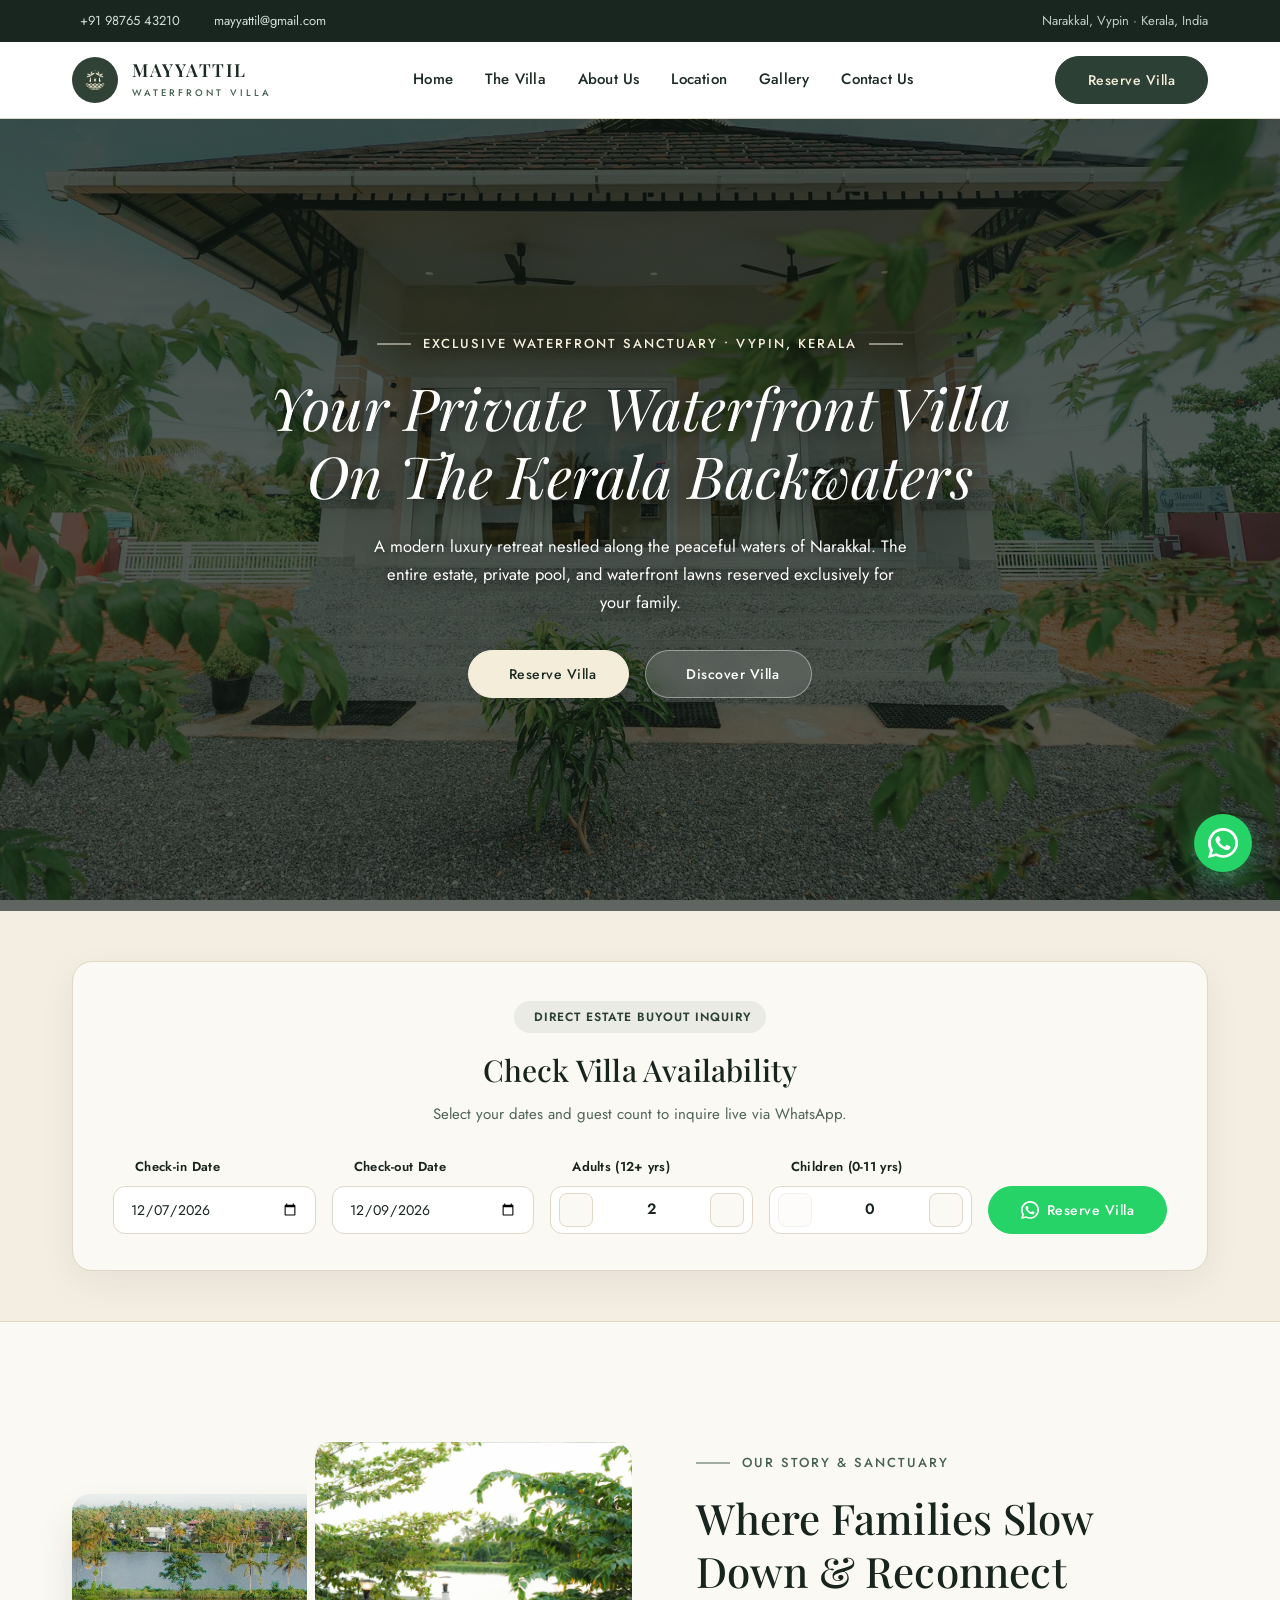
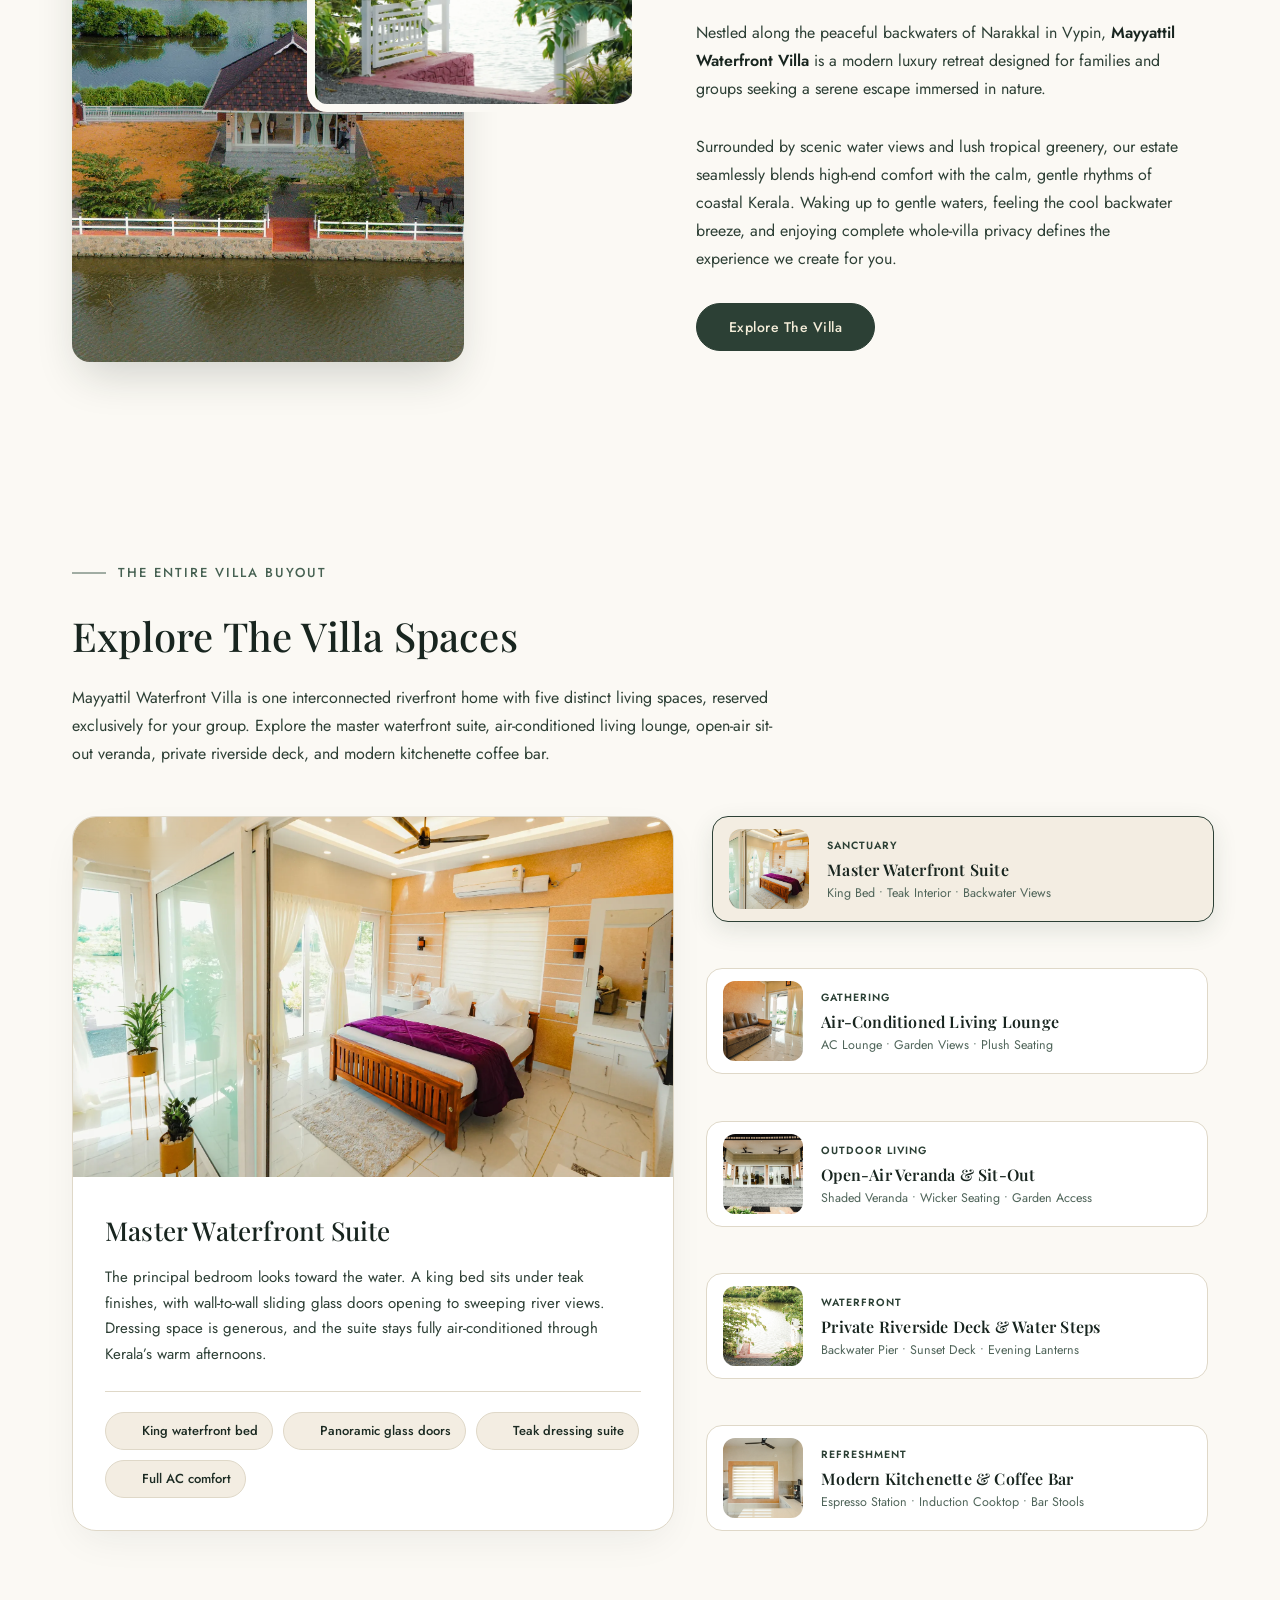
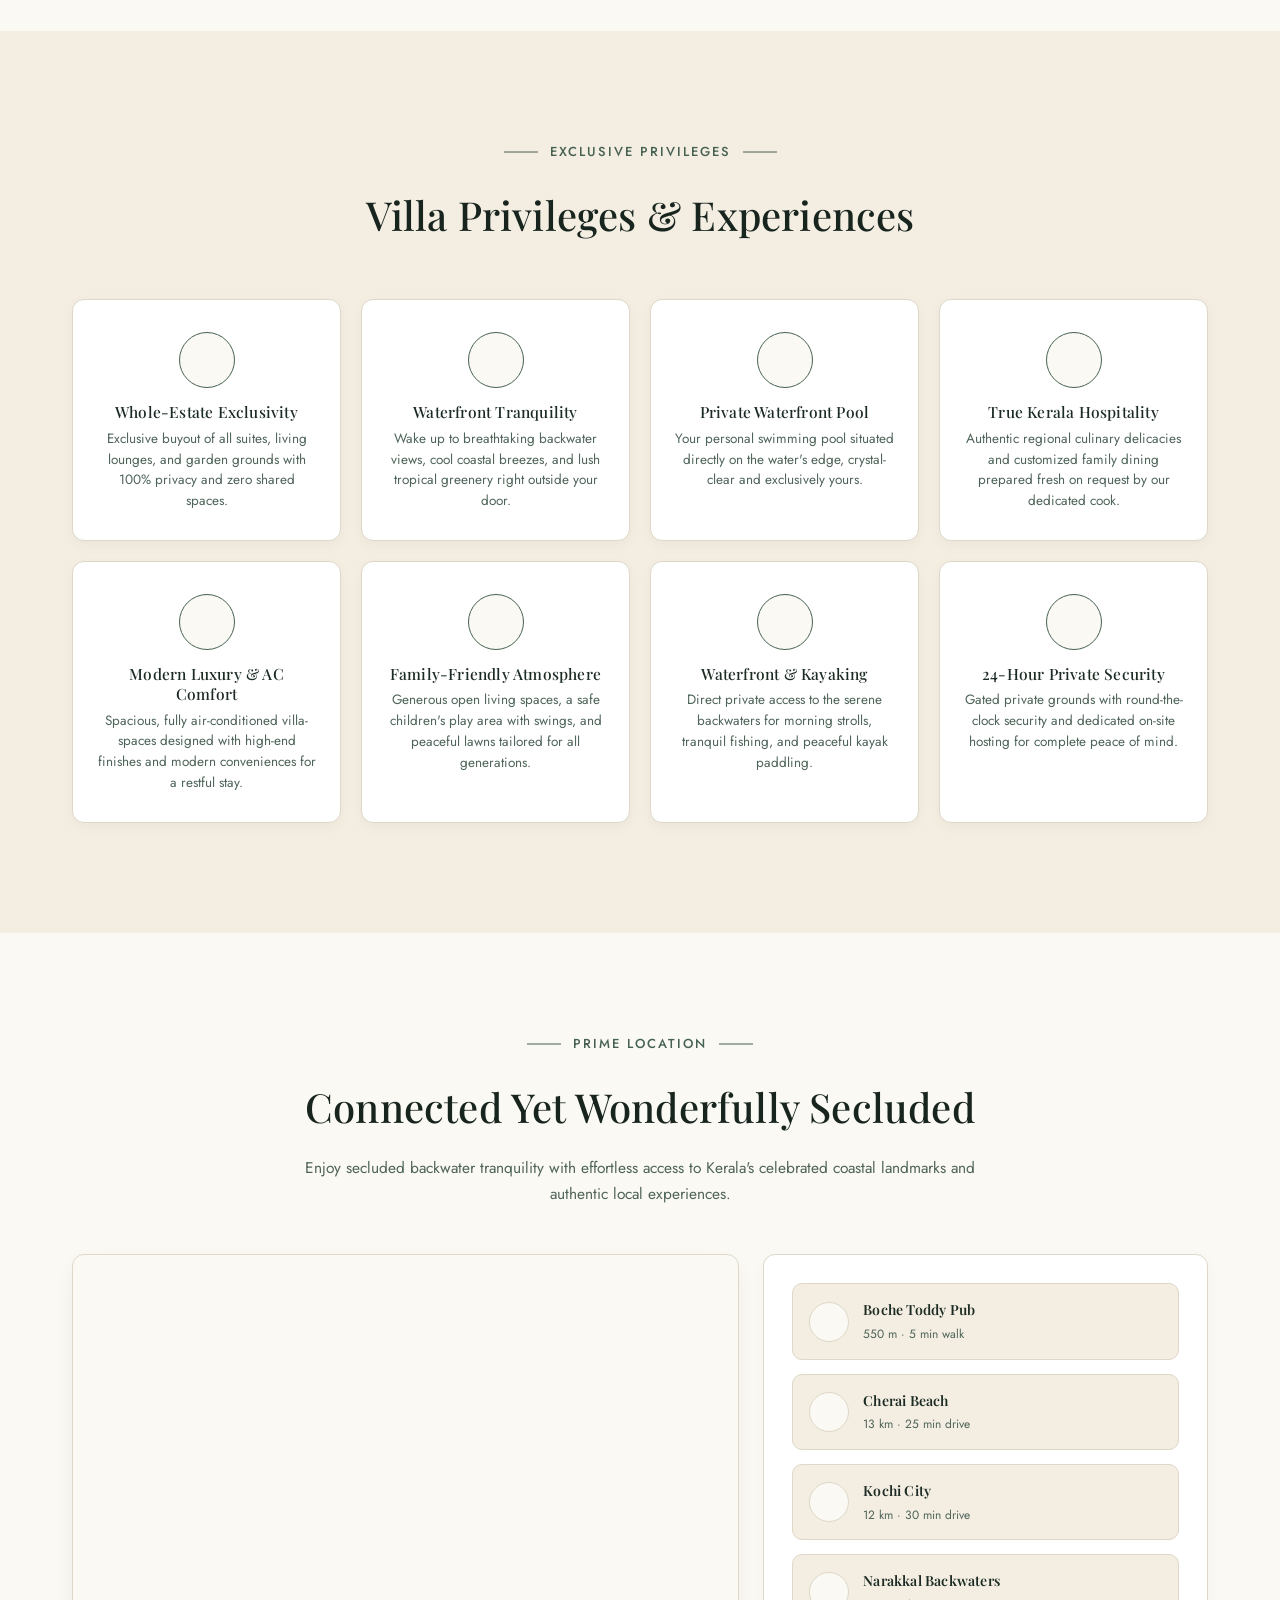
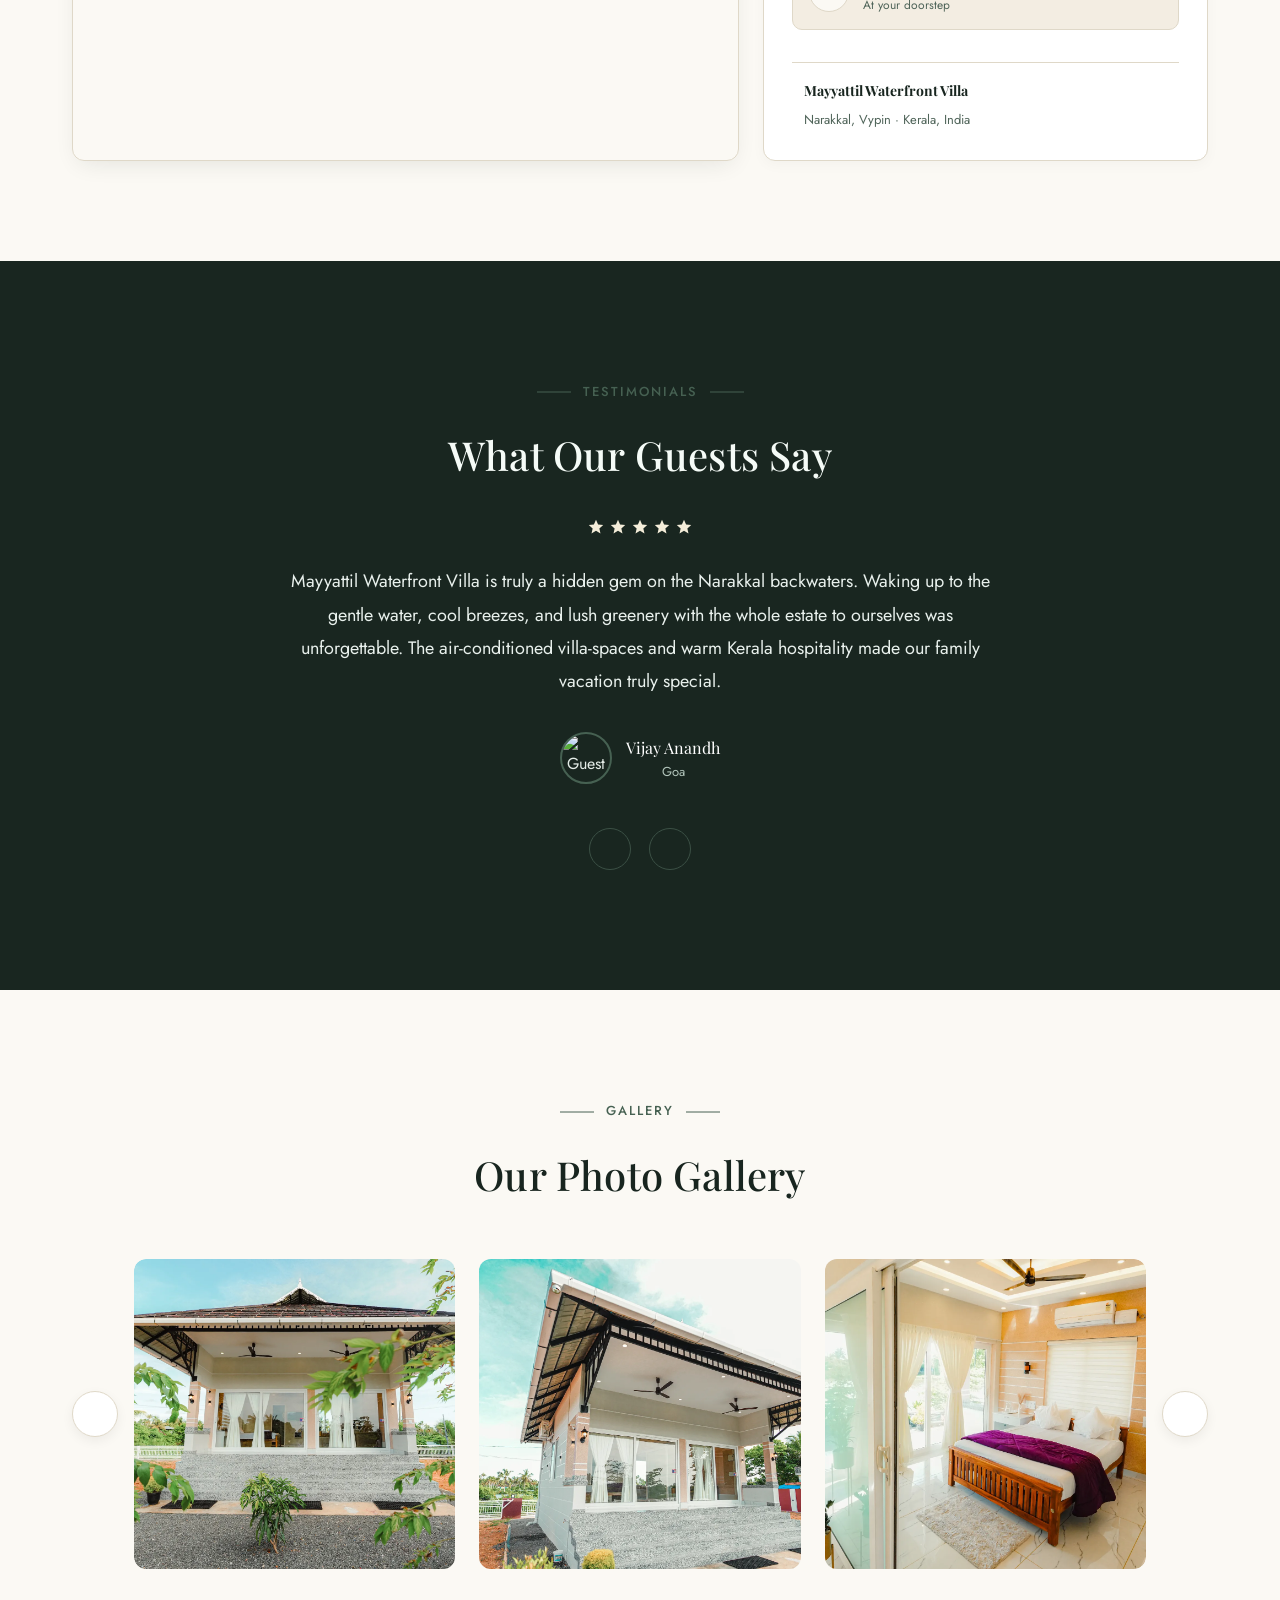
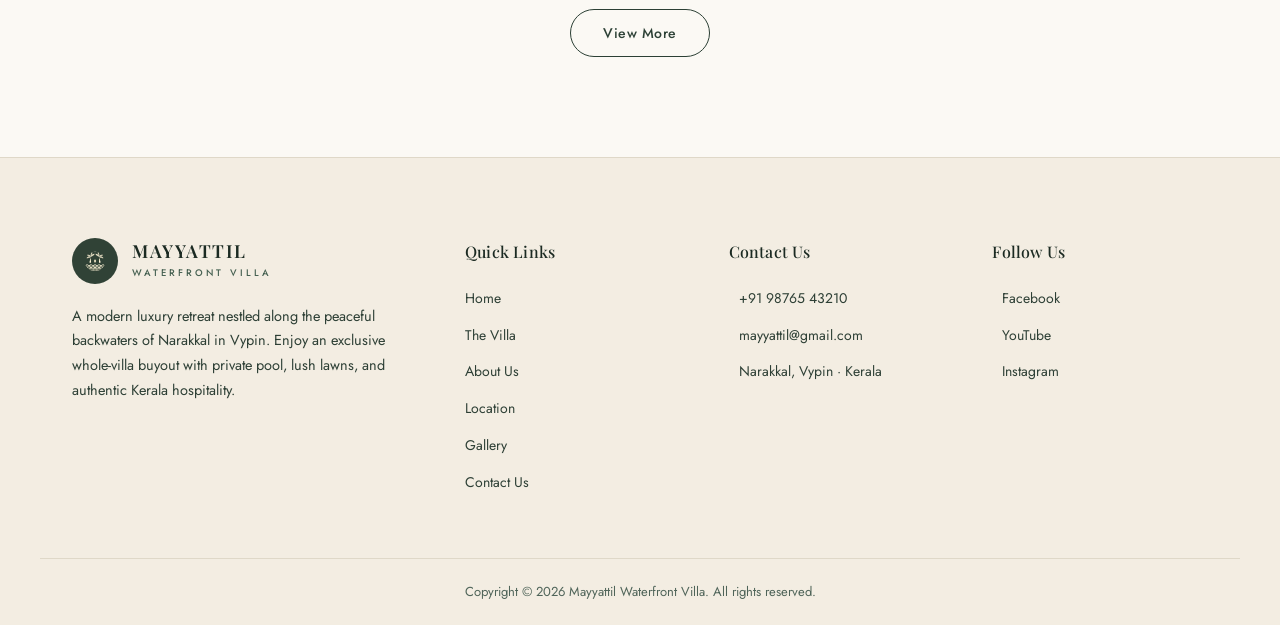
==== index.html @ 8529b245 "Fix gallery lightbox modal - resolve WhatsApp click-through bug - Fix critical HTML bug: missing </a" ====
<!DOCTYPE html>
<html lang="en">
<head>
<meta charset="UTF-8">
<meta name="viewport" content="width=device-width, initial-scale=1.0">
<title>Mayyattil Waterfront Villa — Private Luxury Retreat in Vypin, Kerala</title>
<meta name="description" content="Nestled along the peaceful backwaters of Narakkal in Vypin, Mayyattil Waterfront Villa is an exclusive whole-estate private retreat for families and groups seeking tranquility, modern comfort, and true Kerala hospitality.">
<link rel="icon" type="image/jpeg" href="images/used_under_700kb/logo.jpg">
<link rel="preconnect" href="https://fonts.googleapis.com">
<link rel="preconnect" href="https://fonts.gstatic.com" crossorigin>
<link href="https://fonts.googleapis.com/css2?family=Playfair+Display:ital,wght@0,400;0,500;0,600;1,400&family=Jost:wght@300;400;500;600&display=swap" rel="stylesheet">
<link rel="stylesheet" href="https://cdn.jsdelivr.net/npm/lenis@1.1.18/dist/lenis.css">
<link rel="stylesheet" href="styles.css?v=3">
</head>
<body>

<!-- ============ TOPBAR ============ -->
<div class="topbar">
  <div class="wrap">
    <div class="topbar-left">
      <a href="tel:+919876543210">
        <i data-lucide="phone"></i>
        +91 98765 43210
      </a>
      <a href="mailto:mayyattil@gmail.com">
        <i data-lucide="mail"></i>
        mayyattil@gmail.com
      </a>
    </div>
    <div class="topbar-right">
      <i data-lucide="map-pin"></i>
      Narakkal, Vypin · Kerala, India
    </div>
  </div>
</div>

<!-- ============ HEADER / NAV ============ -->
<header class="main">
  <div class="wrap">
    <a href="#top" class="logo">
      <img src="images/used_under_700kb/logo.jpg" alt="Mayyattil Waterfront Villa Logo" class="logo-mark">
      <span class="logo-text">
        <span class="top">MAYYATTIL</span><br>
        <span class="bottom">WATERFRONT VILLA</span>
      </span>
    </a>
    <nav class="primary">
      <ul>
        <li><a href="#top">Home</a></li>
        <li><a href="villa/">The Villa</a></li>
        <li><a href="about/">About Us</a></li>
        <li><a href="#location">Location</a></li>
        <li><a href="gallery/">Gallery</a></li>
        <li><a href="#footer">Contact Us</a></li>
      </ul>
      <div class="nav-contact-mobile">
        <a href="tel:+919876543210" class="nav-contact-item">
          <i data-lucide="phone"></i>
          <span>+91 98765 43210</span>
        </a>
        <a href="mailto:mayyattil@gmail.com" class="nav-contact-item">
          <i data-lucide="mail"></i>
          <span>mayyattil@gmail.com</span>
        </a>
        <div class="nav-contact-item">
          <i data-lucide="map-pin"></i>
          <span>Narakkal, Vypin · Kerala</span>
        </div>
        <a href="#availability" class="btn btn-mobile-book">
          <i data-lucide="calendar-check"></i>
          <span>Reserve Villa</span>
        </a>
      </div>
    </nav>
    <div class="header-actions">
      <a href="#availability" class="btn">Reserve Villa</a>
      <button class="burger" id="burgerBtn" aria-label="Menu"><span></span><span></span><span></span></button>
    </div>
  </div>
</header>

<!-- ============ HERO ============ -->
<section class="hero" id="top">
  <div class="hero-inner">
    <div class="eyebrow">
      <svg viewBox="0 0 34 10"><line x1="0" y1="5" x2="34" y2="5" stroke="currentColor" stroke-width="1"/></svg>
      <span>Exclusive Waterfront Sanctuary • Vypin, Kerala</span>
      <svg viewBox="0 0 34 10"><line x1="0" y1="5" x2="34" y2="5" stroke="currentColor" stroke-width="1"/></svg>
    </div>
    <h1>Your Private Waterfront Villa<br class="hero-br">On The Kerala Backwaters</h1>
    <p>A modern luxury retreat nestled along the peaceful waters of Narakkal. The entire estate, private pool, and waterfront lawns reserved exclusively for your family.</p>
    <div class="hero-actions">
      <a href="#availability" class="btn btn-primary-hero">
        <i data-lucide="calendar-check"></i>
        <span>Reserve Villa</span>
      </a>
      <a href="villa/" class="btn btn-outline-hero">
        <i data-lucide="compass"></i>
        <span>Discover Villa</span>
      </a>
    </div>
  </div>
</section>

<!-- ============ AVAILABILITY CHECK WIDGET ============ -->
<section class="availability-section" id="availability">
  <div class="wrap">
    <div class="availability-card">
      <div class="availability-header">
        <span class="availability-badge">
          <i data-lucide="shield-check"></i> Direct Estate Buyout Inquiry
        </span>
        <h2>Check Villa Availability</h2>
        <p>Select your dates and guest count to inquire live via WhatsApp.</p>
      </div>
      <form id="availabilityForm" class="availability-form">
        <div class="form-group">
          <label for="checkInDate">
            <i data-lucide="calendar"></i> Check-in Date
          </label>
          <input type="date" id="checkInDate" required class="form-input">
        </div>
        
        <div class="form-group">
          <label for="checkOutDate">
            <i data-lucide="calendar"></i> Check-out Date
          </label>
          <input type="date" id="checkOutDate" required class="form-input">
        </div>
        
        <div class="form-group">
          <label>
            <i data-lucide="users"></i> Adults (12+ yrs)
          </label>
          <div class="counter-control">
            <button type="button" class="counter-btn" id="adultsDecr" aria-label="Decrease Adults">
              <i data-lucide="minus"></i>
            </button>
            <span class="counter-value" id="adultsVal">2</span>
            <button type="button" class="counter-btn" id="adultsIncr" aria-label="Increase Adults">
              <i data-lucide="plus"></i>
            </button>
            <input type="hidden" id="adultsCount" value="2">
          </div>
        </div>

        <div class="form-group">
          <label>
            <i data-lucide="baby"></i> Children (0-11 yrs)
          </label>
          <div class="counter-control">
            <button type="button" class="counter-btn" id="childrenDecr" aria-label="Decrease Children">
              <i data-lucide="minus"></i>
            </button>
            <span class="counter-value" id="childrenVal">0</span>
            <button type="button" class="counter-btn" id="childrenIncr" aria-label="Increase Children">
              <i data-lucide="plus"></i>
            </button>
            <input type="hidden" id="childrenCount" value="0">
          </div>
        </div>

        <div class="form-group form-group-btn">
          <button type="submit" id="checkAvailBtn" class="btn btn-whatsapp">
            <svg viewBox="0 0 24 24" width="18" height="18" fill="currentColor">
              <path d="M12.031 0C5.385 0 0 5.385 0 12.031c0 2.122.553 4.116 1.517 5.852L.057 24l6.305-1.654a11.954 11.954 0 0 0 5.669 1.439c6.646 0 12.031-5.385 12.031-12.031C24.062 5.385 18.677 0 12.031 0zm0 21.785a9.71 9.71 0 0 1-4.962-1.362l-.356-.211-3.69.968.985-3.596-.232-.37a9.715 9.715 0 0 1-1.493-5.183c0-5.38 4.378-9.758 9.758-9.758 2.607 0 5.057 1.016 6.9 2.86a9.704 9.704 0 0 1 2.858 6.898c0 5.38-4.378 9.758-9.768 9.758zm5.347-7.319c-.293-.147-1.734-.856-2.003-.954-.269-.098-.465-.147-.66.147-.196.293-.758.954-.93 1.15-.171.196-.343.22-.636.073-.293-.147-1.238-.456-2.358-1.455-.871-.777-1.459-1.737-1.63-2.031-.171-.293-.018-.452.128-.598.132-.132.293-.342.44-.513.147-.171.196-.293.293-.489.098-.196.049-.367-.024-.513-.073-.147-.66-1.59-.904-2.176-.238-.57-.48-.493-.66-.502l-.563-.01c-.196 0-.513.073-.782.367s-1.027 1.002-1.027 2.445c0 1.442 1.051 2.836 1.198 3.032.147.196 2.068 3.158 5.011 4.428.7.303 1.247.484 1.673.62.703.224 1.343.193 1.849.117.564-.085 1.734-.709 1.979-1.393.244-.685.244-1.272.171-1.393-.073-.122-.269-.196-.562-.343z"/>
            </svg>
            <span>Reserve Villa</span>
          </button>
        </div>
      </form>
    </div>
  </div>
</section>

<!-- ============ WELCOME ============ -->
<section class="welcome" id="welcome">
  <div class="wrap welcome-grid">
    <div class="welcome-images">
      <div class="img-back" role="img" aria-label="Mayyattil Waterfront Villa">
        <div class="img-back-inner"></div>
      </div>
      <div class="img-front" role="img" aria-label="Mayyattil Waterfront Villa detail"></div>
    </div>
    <div class="welcome-text">
      <div class="eyebrow left">
        <svg viewBox="0 0 34 10"><line x1="0" y1="5" x2="34" y2="5" stroke="currentColor" stroke-width="1"/></svg>
        <span>Our Story &amp; Sanctuary</span>
      </div>
      <h2>Where Families Slow Down &amp; Reconnect</h2>
      <p>Nestled along the peaceful backwaters of Narakkal in Vypin, <strong>Mayyattil Waterfront Villa</strong> is a modern luxury retreat designed for families and groups seeking a serene escape immersed in nature.</p>
      <p>Surrounded by scenic water views and lush tropical greenery, our estate seamlessly blends high-end comfort with the calm, gentle rhythms of coastal Kerala. Waking up to gentle waters, feeling the cool backwater breeze, and enjoying complete whole-villa privacy defines the experience we create for you.</p>
      <a href="villa/" class="btn">Explore The Villa</a>
    </div>
  </div>
</section>

<!-- ============ THE VILLA SPACES (INTERACTIVE BENTO SPOTLIGHT) ============ -->
<section class="villa-spaces" id="villa">
  <div class="wrap">
    <div class="villa-spaces-head">
      <div class="eyebrow left">
        <svg viewBox="0 0 34 10"><line x1="0" y1="5" x2="34" y2="5" stroke="currentColor" stroke-width="1"/></svg>
        <span>The Entire Villa Buyout</span>
      </div>
      <h2>Explore The Villa Spaces</h2>
      <p>Mayyattil Waterfront Villa is one interconnected riverfront home with five distinct living spaces, reserved exclusively for your group. Explore the master waterfront suite, air-conditioned living lounge, open-air sit-out veranda, private riverside deck, and modern kitchenette coffee bar.</p>
    </div>

    <div class="villa-spotlight-wrapper">
      <!-- Active Featured Showcase (Left) -->
      <div class="spotlight-display" id="spotlightDisplay">
        <div class="spotlight-image-container">
          <img src="images/used_under_700kb/master-waterfront-suite-bedroom.webp" alt="Master Waterfront Suite" class="spotlight-image" id="spotlightImg">
          <span class="spotlight-badge" id="spotlightBadge">Sanctuary</span>
        </div>
        <div class="spotlight-content">
          <div class="spotlight-header">
            <h3 id="spotlightTitle">Master Waterfront Suite</h3>
            <p id="spotlightDesc">The principal bedroom looks toward the water. A king bed sits under teak finishes, with wall-to-wall sliding glass doors opening to sweeping river views. Dressing space is generous, and the suite stays fully air-conditioned through Kerala’s warm afternoons.</p>
          </div>
          <div class="spotlight-specs" id="spotlightSpecs">
            <span class="spec-chip"><i data-lucide="bed"></i> King waterfront bed</span>
            <span class="spec-chip"><i data-lucide="sun"></i> Panoramic glass doors</span>
            <span class="spec-chip"><i data-lucide="sparkles"></i> Teak dressing suite</span>
            <span class="spec-chip"><i data-lucide="wind"></i> Full AC comfort</span>
          </div>
        </div>
      </div>

      <!-- Bento Thumbnails / Navigation Rail (Right) -->
      <div class="bento-selector-rail" id="bentoRail">
        <button type="button" class="bento-card active" data-index="0" aria-label="View Master Waterfront Suite">
          <div class="bento-thumb">
            <img src="images/used_under_700kb/master-waterfront-suite-bedroom.webp" alt="Master Waterfront Suite">
          </div>
          <div class="bento-info">
            <div class="bento-top">
              <span class="bento-tag">Sanctuary</span>
              <span class="bento-indicator"><i data-lucide="arrow-right"></i></span>
            </div>
            <h4>Master Waterfront Suite</h4>
            <p class="bento-caption">King Bed &bull; Teak Interior &bull; Backwater Views</p>
          </div>
        </button>

        <button type="button" class="bento-card" data-index="1" aria-label="View Air-Conditioned Living Lounge">
          <div class="bento-thumb">
            <img src="images/used_under_700kb/living-lounge-sofa.webp" alt="Air-Conditioned Living Lounge">
          </div>
          <div class="bento-info">
            <div class="bento-top">
              <span class="bento-tag">Gathering</span>
              <span class="bento-indicator"><i data-lucide="arrow-right"></i></span>
            </div>
            <h4>Air-Conditioned Living Lounge</h4>
            <p class="bento-caption">AC Lounge &bull; Garden Views &bull; Plush Seating</p>
          </div>
        </button>

        <button type="button" class="bento-card" data-index="2" aria-label="View Open-Air Veranda & Sit-Out">
          <div class="bento-thumb">
            <img src="images/used_under_700kb/open-air-veranda-sitout.webp" alt="Open-Air Veranda & Sit-Out">
          </div>
          <div class="bento-info">
            <div class="bento-top">
              <span class="bento-tag">Outdoor Living</span>
              <span class="bento-indicator"><i data-lucide="arrow-right"></i></span>
            </div>
            <h4>Open-Air Veranda &amp; Sit-Out</h4>
            <p class="bento-caption">Shaded Veranda &bull; Wicker Seating &bull; Garden Access</p>
          </div>
        </button>

        <button type="button" class="bento-card" data-index="3" aria-label="View Private Riverside Deck & Water Steps">
          <div class="bento-thumb">
            <img src="images/used_under_700kb/riverside-deck-water-steps.webp" alt="Private Riverside Deck & Water Steps">
          </div>
          <div class="bento-info">
            <div class="bento-top">
              <span class="bento-tag">Waterfront</span>
              <span class="bento-indicator"><i data-lucide="arrow-right"></i></span>
            </div>
            <h4>Private Riverside Deck &amp; Water Steps</h4>
            <p class="bento-caption">Backwater Pier &bull; Sunset Deck &bull; Evening Lanterns</p>
          </div>
        </button>

        <button type="button" class="bento-card" data-index="4" aria-label="View Modern Kitchenette & Coffee Bar">
          <div class="bento-thumb">
            <img src="images/used_under_700kb/kitchenette-pantry-counter.webp" alt="Modern Kitchenette & Coffee Bar">
          </div>
          <div class="bento-info">
            <div class="bento-top">
              <span class="bento-tag">Refreshment</span>
              <span class="bento-indicator"><i data-lucide="arrow-right"></i></span>
            </div>
            <h4>Modern Kitchenette &amp; Coffee Bar</h4>
            <p class="bento-caption">Espresso Station &bull; Induction Cooktop &bull; Bar Stools</p>
          </div>
        </button>
      </div>
    </div>
  </div>
</section>

<!-- ============ FACILITIES ============ -->
<section class="facilities">
  <div class="wrap">
    <div class="facilities-head">
      <div class="eyebrow">
        <svg viewBox="0 0 34 10"><line x1="0" y1="5" x2="34" y2="5" stroke="currentColor" stroke-width="1"/></svg>
        <span>Exclusive Privileges</span>
        <svg viewBox="0 0 34 10"><line x1="0" y1="5" x2="34" y2="5" stroke="currentColor" stroke-width="1"/></svg>
      </div>
      <h2>Villa Privileges &amp; Experiences</h2>
    </div>

    <div class="facility-grid">
      <div class="facility-card">
        <div class="icon"><i data-lucide="home"></i></div>
        <div class="facility-info">
          <h3>Whole-Estate Exclusivity</h3>
          <p class="facility-desc">Exclusive buyout of all suites, living lounges, and garden grounds with 100% privacy and zero shared spaces.</p>
        </div>
      </div>
      <div class="facility-card">
        <div class="icon"><i data-lucide="waves"></i></div>
        <div class="facility-info">
          <h3>Waterfront Tranquility</h3>
          <p class="facility-desc">Wake up to breathtaking backwater views, cool coastal breezes, and lush tropical greenery right outside your door.</p>
        </div>
      </div>
      <div class="facility-card">
        <div class="icon"><i data-lucide="sun"></i></div>
        <div class="facility-info">
          <h3>Private Waterfront Pool</h3>
          <p class="facility-desc">Your personal swimming pool situated directly on the water's edge, crystal-clear and exclusively yours.</p>
        </div>
      </div>
      <div class="facility-card">
        <div class="icon"><i data-lucide="utensils"></i></div>
        <div class="facility-info">
          <h3>True Kerala Hospitality</h3>
          <p class="facility-desc">Authentic regional culinary delicacies and customized family dining prepared fresh on request by our dedicated cook.</p>
        </div>
      </div>
      <div class="facility-card">
        <div class="icon"><i data-lucide="sparkles"></i></div>
        <div class="facility-info">
          <h3>Modern Luxury &amp; AC Comfort</h3>
          <p class="facility-desc">Spacious, fully air-conditioned villa-spaces designed with high-end finishes and modern conveniences for a restful stay.</p>
        </div>
      </div>
      <div class="facility-card">
        <div class="icon"><i data-lucide="smile"></i></div>
        <div class="facility-info">
          <h3>Family-Friendly Atmosphere</h3>
          <p class="facility-desc">Generous open living spaces, a safe children's play area with swings, and peaceful lawns tailored for all generations.</p>
        </div>
      </div>
      <div class="facility-card">
        <div class="icon"><i data-lucide="anchor"></i></div>
        <div class="facility-info">
          <h3>Waterfront &amp; Kayaking</h3>
          <p class="facility-desc">Direct private access to the serene backwaters for morning strolls, tranquil fishing, and peaceful kayak paddling.</p>
        </div>
      </div>
      <div class="facility-card">
        <div class="icon"><i data-lucide="shield-check"></i></div>
        <div class="facility-info">
          <h3>24-Hour Private Security</h3>
          <p class="facility-desc">Gated private grounds with round-the-clock security and dedicated on-site hosting for complete peace of mind.</p>
        </div>
      </div>
    </div>
  </div>
</section>

<!-- ============ PRIME LOCATION ============ -->
<section class="location-section" id="location">
  <div class="wrap">
    <div class="location-head">
      <div class="eyebrow">
        <svg viewBox="0 0 34 10"><line x1="0" y1="5" x2="34" y2="5" stroke="currentColor" stroke-width="1"/></svg>
        <span>Prime Location</span>
        <svg viewBox="0 0 34 10"><line x1="0" y1="5" x2="34" y2="5" stroke="currentColor" stroke-width="1"/></svg>
      </div>
      <h2>Connected Yet Wonderfully Secluded</h2>
      <p>Enjoy secluded backwater tranquility with effortless access to Kerala's celebrated coastal landmarks and authentic local experiences.</p>
    </div>

    <div class="location-layout">
      <!-- Google Maps Embed -->
      <div class="location-map">
        <iframe
          src="https://www.google.com/maps/embed?pb=!1m18!1m12!1m3!1d15812.123456789!2d76.227!3d10.084!2m3!1f0!2f0!3f0!3m2!1i1024!2i768!4f13.1!3m3!1m2!1s0x3b080d123456789%3A0xabcdef123456789!2sNarakkal%2C%20Vypin%2C%20Kerala%2C%20India!5e0!3m2!1sen!2sin!4v1699999999999!5m2!1sen!2sin"
          width="100%"
          height="100%"
          style="border:0;"
          allowfullscreen=""
          loading="lazy"
          referrerpolicy="no-referrer-when-downgrade"
          title="Mayyattil Waterfront Villa Location - Narakkal, Vypin, Kerala">
        </iframe>
      </div>

      <!-- Location Highlights Sidebar -->
      <div class="location-sidebar">
        <div class="location-highlights">
          <div class="location-highlight">
            <div class="location-highlight-icon"><i data-lucide="utensils"></i></div>
            <div class="location-highlight-content">
              <h4>Boche Toddy Pub</h4>
              <p>550 m · 5 min walk</p>
            </div>
          </div>
          <div class="location-highlight">
            <div class="location-highlight-icon"><i data-lucide="sun"></i></div>
            <div class="location-highlight-content">
              <h4>Cherai Beach</h4>
              <p>13 km · 25 min drive</p>
            </div>
          </div>
          <div class="location-highlight">
            <div class="location-highlight-icon"><i data-lucide="compass"></i></div>
            <div class="location-highlight-content">
              <h4>Kochi City</h4>
              <p>12 km · 30 min drive</p>
            </div>
          </div>
          <div class="location-highlight">
            <div class="location-highlight-icon"><i data-lucide="waves"></i></div>
            <div class="location-highlight-content">
              <h4>Narakkal Backwaters</h4>
              <p>At your doorstep</p>
            </div>
          </div>
        </div>
        <div class="location-address">
          <i data-lucide="map-pin"></i>
          <div>
            <strong>Mayyattil Waterfront Villa</strong>
            <span>Narakkal, Vypin · Kerala, India</span>
          </div>
        </div>
      </div>
    </div>
  </div>
</section>

<!-- ============ TESTIMONIAL ============ -->
<section class="testimonial">
  <div class="wrap">
    <div class="eyebrow">
      <svg viewBox="0 0 34 10"><line x1="0" y1="5" x2="34" y2="5" stroke="currentColor" stroke-width="1"/></svg>
      <span>Testimonials</span>
      <svg viewBox="0 0 34 10"><line x1="0" y1="5" x2="34" y2="5" stroke="currentColor" stroke-width="1"/></svg>
    </div>
    <h2>What Our Guests Say</h2>
    <div class="stars">
      <svg viewBox="0 0 20 20" fill="currentColor"><polygon points="10,1 12.6,7 19,7.6 14.2,11.9 15.6,18.2 10,14.8 4.4,18.2 5.8,11.9 1,7.6 7.4,7"/></svg>
      <svg viewBox="0 0 20 20" fill="currentColor"><polygon points="10,1 12.6,7 19,7.6 14.2,11.9 15.6,18.2 10,14.8 4.4,18.2 5.8,11.9 1,7.6 7.4,7"/></svg>
      <svg viewBox="0 0 20 20" fill="currentColor"><polygon points="10,1 12.6,7 19,7.6 14.2,11.9 15.6,18.2 10,14.8 4.4,18.2 5.8,11.9 1,7.6 7.4,7"/></svg>
      <svg viewBox="0 0 20 20" fill="currentColor"><polygon points="10,1 12.6,7 19,7.6 14.2,11.9 15.6,18.2 10,14.8 4.4,18.2 5.8,11.9 1,7.6 7.4,7"/></svg>
      <svg viewBox="0 0 20 20" fill="currentColor"><polygon points="10,1 12.6,7 19,7.6 14.2,11.9 15.6,18.2 10,14.8 4.4,18.2 5.8,11.9 1,7.6 7.4,7"/></svg>
    </div>

    <div class="t-body">
      <p class="t-quote" id="tQuote">Mayyattil Waterfront Villa is truly a hidden gem on the Narakkal backwaters. Waking up to the gentle water, cool breezes, and lush greenery with the whole estate to ourselves was unforgettable. The air-conditioned villa-spaces and warm Kerala hospitality made our family vacation truly special.</p>
      <div class="t-person">
        <img id="tAvatar" src="https://i.pravatar.cc/150?img=12" alt="Guest photo">
        <div>
          <div class="name" id="tName">Vijay Anandh</div>
          <div class="loc" id="tLoc">Goa</div>
        </div>
      </div>
    </div>

    <div class="t-nav">
      <button id="tPrev" aria-label="Previous testimonial"><i data-lucide="chevron-left"></i></button>
      <button id="tNext" aria-label="Next testimonial"><i data-lucide="chevron-right"></i></button>
    </div>
  </div>
</section>

<!-- ============ GALLERY ============ -->
<section class="gallery" id="gallery">
  <div class="wrap">
    <div class="gallery-head">
      <div class="eyebrow">
        <svg viewBox="0 0 34 10"><line x1="0" y1="5" x2="34" y2="5" stroke="currentColor" stroke-width="1"/></svg>
        <span>Gallery</span>
        <svg viewBox="0 0 34 10"><line x1="0" y1="5" x2="34" y2="5" stroke="currentColor" stroke-width="1"/></svg>
      </div>
      <h2>Our Photo Gallery</h2>
    </div>

    <div class="gallery-carousel-wrapper">
      <button class="g-nav g-prev" id="gPrev" aria-label="Previous gallery photos"><i data-lucide="chevron-left"></i></button>
      <div class="gallery-carousel">
        <div class="gallery-track" id="gTrack">
          <div class="gallery-item gallery-item-hero" data-src="images/used_under_700kb/private-waterfront-villa-hero.webp" aria-label="Private waterfront villa at dusk"></div>
          <div class="gallery-item gallery-item-front" data-src="images/used_under_700kb/private-villa-front-exterior.webp" aria-label="Private waterfront villa exterior"></div>
          <div class="gallery-item gallery-item-suite" data-src="images/used_under_700kb/master-waterfront-suite-bedroom.webp" aria-label="Master waterfront suite"></div>
          <div class="gallery-item gallery-item-sitout" data-src="images/used_under_700kb/riverside-sitout-water-view.webp" aria-label="Riverside sit-out water view"></div>
          <div class="gallery-item gallery-item-lounge" data-src="images/used_under_700kb/air-conditioned-living-lounge.webp" aria-label="Air-conditioned living lounge"></div>
          <div class="gallery-item gallery-item-bath" data-src="images/used_under_700kb/modern-ensuite-bathroom.webp" aria-label="Modern ensuite bathroom"></div>
        </div>
      </div>
      <button class="g-nav g-next" id="gNext" aria-label="Next gallery photos"><i data-lucide="chevron-right"></i></button>
    </div>

    <div class="gallery-action" style="margin-top: 40px;">
      <a href="gallery/" class="btn btn-outline">View More</a>
    </div>
  </div>
</section>

<!-- ============ FOOTER ============ -->
<footer id="footer">
  <div class="wrap footer-grid">
    <div class="footer-about">
      <a href="#top" class="logo">
        <img src="images/used_under_700kb/logo.jpg" alt="Mayyattil Waterfront Villa Logo" class="logo-mark">
        <span class="logo-text">
          <span class="top">MAYYATTIL</span><br>
          <span class="bottom">WATERFRONT VILLA</span>
        </span>
      </a>
      <p>A modern luxury retreat nestled along the peaceful backwaters of Narakkal in Vypin. Enjoy an exclusive whole-villa buyout with private pool, lush lawns, and authentic Kerala hospitality.</p>
    </div>

    <div class="col">
      <h4>Quick Links</h4>
      <ul>
        <li><a href="#top">Home</a></li>
        <li><a href="villa/">The Villa</a></li>
        <li><a href="about/">About Us</a></li>
        <li><a href="#location">Location</a></li>
        <li><a href="gallery/">Gallery</a></li>
        <li><a href="#footer">Contact Us</a></li>
      </ul>
    </div>

    <div class="col">
      <h4>Contact Us</h4>
      <ul>
        <li><a href="tel:+919876543210"><i data-lucide="phone"></i>+91 98765 43210</a></li>
        <li><a href="mailto:mayyattil@gmail.com"><i data-lucide="mail"></i>mayyattil@gmail.com</a></li>
        <li><a href="#"><i data-lucide="map-pin"></i>Narakkal, Vypin · Kerala</a></li>
      </ul>
    </div>

    <div class="col">
      <h4>Follow Us</h4>
      <ul>
        <li><a href="#"><i data-lucide="facebook"></i>Facebook</a></li>
        <li><a href="#"><i data-lucide="youtube"></i>YouTube</a></li>
        <li><a href="#"><i data-lucide="instagram"></i>Instagram</a></li>
      </ul>
    </div>
  </div>

  <div class="wrap footer-bottom">
    <span>Copyright © 2026 Mayyattil Waterfront Villa. All rights reserved.</span>
  </div>
</footer>

<!-- ============ FLOATING WHATSAPP CHAT BUTTON ============ -->
<a href="https://wa.me/919876543210?text=Hello%20Mayyattil%20Waterfront%20Villa!%20I%20would%20like%20to%20inquire%20about%20a%20stay." 
   class="floating-whatsapp" 
   target="_blank" 
   rel="noopener noreferrer" 
   aria-label="Chat with Mayyattil Villa on WhatsApp">
  <span class="whatsapp-tooltip">Chat with us</span>
  <div class="whatsapp-icon-circle">
    <svg viewBox="0 0 24 24" width="30" height="30" fill="currentColor">
      <path d="M12.031 0C5.385 0 0 5.385 0 12.031c0 2.122.553 4.116 1.517 5.852L.057 24l6.305-1.654a11.954 11.954 0 0 0 5.669 1.439c6.646 0 12.031-5.385 12.031-12.031C24.062 5.385 18.677 0 12.031 0zm0 21.785a9.71 9.71 0 0 1-4.962-1.362l-.356-.211-3.69.968.985-3.596-.232-.37a9.715 9.715 0 0 1-1.493-5.183c0-5.38 4.378-9.758 9.758-9.758 2.607 0 5.057 1.016 6.9 2.86a9.704 9.704 0 0 1 2.858 6.898c0 5.38-4.378 9.758-9.768 9.758zm5.347-7.319c-.293-.147-1.734-.856-2.003-.954-.269-.098-.465-.147-.66.147-.196.293-.758.954-.93 1.15-.171.196-.343.22-.636.073-.293-.147-1.238-.456-2.358-1.455-.871-.777-1.459-1.737-1.63-2.031-.171-.293-.018-.452.128-.598.132-.132.293-.342.44-.513.147-.171.196-.293.293-.489.098-.196.049-.367-.024-.513-.073-.147-.66-1.59-.904-2.176-.238-.57-.48-.493-.66-.502l-.563-.01c-.196 0-.513.073-.782.367s-1.027 1.002-1.027 2.445c0 1.442 1.051 2.836 1.198 3.032.147.196 2.068 3.158 5.011 4.428.7.303 1.247.484 1.673.62.703.224 1.343.193 1.849.117.564-.085 1.734-.709 1.979-1.393.244-.685.244-1.272.171-1.393-.073-.122-.269-.196-.562-.343z"/>
    </svg>
  </div>
</a>
<!-- ============ GALLERY LIGHTBOX MODAL ============ -->
<div class="gallery-modal" id="galleryModal" aria-hidden="true" role="dialog">
  <div class="gallery-modal-overlay" id="galleryModalOverlay"></div>
  <div class="gallery-modal-container">
    <button type="button" class="gallery-modal-close" id="galleryModalClose" aria-label="Close modal">
      <i data-lucide="x"></i>
    </button>
    <button type="button" class="gallery-modal-nav modal-nav-prev" id="galleryModalPrev" aria-label="Previous image">
      <i data-lucide="chevron-left"></i>
    </button>
    <button type="button" class="gallery-modal-nav modal-nav-next" id="galleryModalNext" aria-label="Next image">
      <i data-lucide="chevron-right"></i>
    </button>
    <div class="gallery-modal-content">
      <div class="gallery-modal-media">
        <img id="galleryModalImg" src="" alt="Gallery Image Preview">
      </div>
      <div class="gallery-modal-info">
        <span class="gallery-modal-tag" id="galleryModalTag">Sanctuary</span>
        <h3 class="gallery-modal-title" id="galleryModalTitle">Master Waterfront Suite</h3>
      </div>
    </div>
  </div>
</div>

<script src="https://cdn.jsdelivr.net/npm/lenis@1.1.18/dist/lenis.min.js"></script>
<script src="https://unpkg.com/lucide@latest"></script>
<script src="script.js?v=2"></script>
</body>
</html>
---- styles.css ----
:root{
  --green:#2c4035;
  --green-dark:#1b2a22;
  --green-light:#466152;
  --green-soft:#375143;
  --accent:#2c4035;
  --accent-hover:#1e2f26;
  --ink:#18251f;
  --ink-soft:#2d3f35;
  --muted:#4f6459;
  --cream:#fbf9f4;
  --panel:#f3ede2;
  --ivory:#f4edd9;
  --dark:#192620;
  --dark-soft:#22332a;
  --line:#dfd8c8;
  --radius:12px;
  --btn-radius:24px;
}
*{box-sizing:border-box;}
html{scroll-behavior:smooth;}
html.lenis, html.lenis body{height:auto;}
.lenis.lenis-smooth{scroll-behavior:auto !important;}
.lenis.lenis-stopped{overflow:hidden;}

body{
  margin:0;
  font-family:'Jost', sans-serif;
  color:var(--ink-soft);
  background:var(--cream);
  font-weight:400;
  line-height:1.7;
  -webkit-font-smoothing:antialiased;
}
h1,h2,h3,h4{
  font-family:'Playfair Display', serif;
  color:var(--ink);
  margin:0;
  font-weight:500;
  letter-spacing:.2px;
}
a{color:inherit;text-decoration:none;}
img{max-width:100%;display:block;}
ul{list-style:none;margin:0;padding:0;}
button{font-family:inherit;cursor:pointer;}
.wrap{max-width:1200px;margin:0 auto;padding:0 32px;}

/* ---------- Lucide Icon Alignment ---------- */
i[data-lucide]{
  display:inline-flex;
  align-items:center;
  justify-content:center;
  flex-shrink:0;
  line-height:0;
  vertical-align:middle;
}
i[data-lucide] svg{
  display:block;
}



/* ---------- Buttons ---------- */
.btn{
  display:inline-flex;
  align-items:center;
  justify-content:center;
  height:48px;
  padding:0 32px;
  background:var(--green);
  color:var(--ivory);
  border:1px solid var(--green);
  border-radius:var(--btn-radius);
  font-size:14px;
  letter-spacing:.5px;
  font-weight:500;
  line-height:1;
  white-space:nowrap;
  box-sizing:border-box;
  transition:all .3s ease;
}
.btn:hover{
  background:var(--green-dark);
  border-color:var(--green-dark);
  color:#fff;
  transform:translateY(-2px);
  box-shadow:0 6px 16px rgba(27,42,34,.2);
}
.btn-outline{
  background:transparent;
  border:1px solid var(--green);
  color:var(--green);
  border-radius:var(--btn-radius);
  height:48px;
  padding:0 32px;
  line-height:1;
}
.btn-outline:hover{
  background:var(--green);
  color:var(--ivory);
  transform:translateY(-2px);
  box-shadow:0 6px 16px rgba(44,64,53,.15);
}

.eyebrow{
  display:flex;
  align-items:center;
  justify-content:center;
  gap:12px;
  color:var(--green-light);
  font-size:13px;
  letter-spacing:2px;
  margin-bottom:18px;
  font-weight:500;
}
.eyebrow span{white-space:nowrap;text-transform:uppercase;}
.eyebrow svg{width:34px;height:10px;color:var(--green-light);}
.eyebrow.left{justify-content:flex-start;}
section{position:relative;}

/* ---------- Topbar ---------- */
.topbar{
  background:var(--dark);
  color:#d4dfd9;
  font-size:13px;
}
.topbar .wrap{
  display:flex;
  justify-content:space-between;
  align-items:center;
  padding:10px 32px;
  gap:20px;
  flex-wrap:wrap;
}
.topbar-left{display:flex;gap:26px;flex-wrap:wrap;}
.topbar a{display:flex;align-items:center;gap:8px;transition:color .2s ease;}
.topbar a:hover{color:#fff;}
.topbar svg{width:14px;height:14px;color:var(--ivory);flex-shrink:0;}
.topbar-right{display:flex;align-items:center;gap:8px;opacity:.9;}

/* ---------- Header / Nav ---------- */
header.main{
  background:#fff;
  border-bottom:1px solid var(--line);
  position:sticky;top:0;z-index:100;
}
header.main .wrap{
  display:flex;align-items:center;justify-content:space-between;
  padding:14px 32px;
  gap:20px;
}
.logo{display:flex;align-items:center;gap:14px;flex-shrink:0;}
.logo-mark{width:46px;height:46px;object-fit:cover;border-radius:50%;flex-shrink:0;}
.logo-text{line-height:1.15;}
.logo-text .top{font-family:'Playfair Display',serif;font-size:18px;letter-spacing:1.5px;color:var(--green-dark);font-weight:600;}
.logo-text .bottom{font-size:9.5px;letter-spacing:3px;color:var(--green-light);font-weight:500;}

/* Animated Navbar Underline & Prominent Links */
nav.primary{display:block;}
nav.primary ul{display:flex;gap:32px;align-items:center;margin:0;padding:0;list-style:none;}
nav.primary ul a{
  font-size:15px;
  color:var(--green-dark);
  font-weight:500;
  position:relative;
  padding:8px 0;
  letter-spacing:0.2px;
  transition:color .25s ease;
  display:inline-block;
}
nav.primary ul a::after{
  content:'';
  position:absolute;
  bottom:2px;
  left:0;
  width:0;
  height:2px;
  background-color:var(--green);
  transition:width .3s ease;
}
nav.primary ul a:hover{
  color:var(--green);
}
nav.primary ul a:hover::after{
  width:100%;
}

.nav-contact-mobile{display:none;}

.header-actions{display:flex;align-items:center;gap:18px;flex-shrink:0;}
.burger{display:none;flex-direction:column;gap:5px;background:none;border:none;padding:6px;cursor:pointer;}
.burger span{width:24px;height:2px;background:var(--green-dark);display:block;transition:all .3s ease;}
.burger.active span:nth-child(1){transform:rotate(45deg) translate(5px, 5px);}
.burger.active span:nth-child(2){opacity:0;}
.burger.active span:nth-child(3){transform:rotate(-45deg) translate(5px, -5px);}

/* ---------- Hero ---------- */
.hero{
  position:relative;
  min-height:88vh;
  display:flex;
  align-items:center;
  justify-content:center;
  text-align:center;
  background:linear-gradient(rgba(12, 22, 17, 0.75), rgba(12, 22, 17, 0.65)),
    url('images/used_under_700kb/private-waterfront-villa-hero.webp') center/cover no-repeat fixed;
  color:#fff;
  padding:60px 24px;
  overflow:hidden;
}
.hero-video{
  position:absolute;
  inset:0;
  width:100%;
  height:100%;
  object-fit:cover;
  z-index:0;
  pointer-events:none;
}
.hero-overlay{
  position:absolute;
  inset:0;
  background:linear-gradient(rgba(12, 22, 17, 0.75), rgba(12, 22, 17, 0.65));
  z-index:1;
  pointer-events:none;
}
.hero-inner{
  position:relative;
  z-index:2;
  max-width:820px;
  width:100%;
  margin:0 auto;
}
.hero .eyebrow{
  color:var(--ivory);
  text-shadow:0 2px 8px rgba(0,0,0,0.5);
  max-width:100%;
  margin-bottom:18px;
}
.hero .eyebrow svg{
  color:var(--ivory);
  flex-shrink:0;
}
.hero h1{
  font-size:clamp(32px,5.2vw,58px);
  line-height:1.18;
  font-weight:400;
  font-style:italic;
  margin-bottom:22px;
  color:#ffffff;
  text-shadow:0 4px 20px rgba(0,0,0,0.65);
  text-wrap:balance;
}
.hero p{
  font-size:16.5px;
  color:#ffffff;
  max-width:540px;
  margin:0 auto 34px;
  font-weight:400;
  text-shadow:0 2px 10px rgba(0,0,0,0.6);
  text-wrap:pretty;
}

/* ---------- Hero CTAs ---------- */
.hero-actions{
  display:flex;
  align-items:center;
  justify-content:center;
  gap:16px;
  flex-wrap:wrap;
}
.btn-primary-hero{
  background:var(--ivory);
  color:var(--green-dark);
  border-color:var(--ivory);
  gap:8px;
}
.btn-primary-hero:hover{
  background:#ffffff;
  border-color:#ffffff;
  color:var(--green-dark);
  transform:translateY(-2px);
  box-shadow:0 8px 24px rgba(0,0,0,0.35);
}
.btn-outline-hero{
  background:rgba(255,255,255,0.12);
  border:1px solid rgba(255,255,255,0.4);
  color:#ffffff;
  backdrop-filter:blur(8px);
  gap:8px;
}
.btn-outline-hero:hover{
  background:rgba(255,255,255,0.25);
  border-color:#ffffff;
  color:#ffffff;
  transform:translateY(-2px);
  box-shadow:0 8px 24px rgba(0,0,0,0.35);
}

/* ---------- Availability Section & Widget ---------- */
.availability-section{
  padding:50px 0;
  background:var(--panel);
  border-bottom:1px solid var(--line);
  position:relative;
  z-index:10;
}
.availability-card{
  background:var(--cream);
  border:1px solid var(--line);
  border-radius:20px;
  padding:36px 40px;
  box-shadow:0 12px 36px rgba(27,42,34,0.06);
}
.availability-header{
  text-align:center;
  margin-bottom:28px;
}
.availability-badge{
  display:inline-flex;
  align-items:center;
  gap:6px;
  background:rgba(44,64,53,0.08);
  color:var(--green);
  font-size:12px;
  font-weight:600;
  letter-spacing:1px;
  text-transform:uppercase;
  padding:6px 14px;
  border-radius:20px;
  margin-bottom:12px;
}
.availability-header h2{
  font-size:clamp(22px,3vw,30px);
  margin-bottom:6px;
}
.availability-header p{
  color:var(--muted);
  font-size:15px;
  margin:0;
}
.availability-form{
  display:grid;
  grid-template-columns:repeat(4, 1fr) auto;
  gap:16px;
  align-items:end;
}
.form-group{
  display:flex;
  flex-direction:column;
  gap:8px;
}
.form-group label{
  font-size:13px;
  font-weight:600;
  color:var(--ink);
  letter-spacing:0.3px;
  display:flex;
  align-items:center;
  gap:6px;
}
.form-group label i{
  color:var(--green);
  width:16px;
  height:16px;
}
.form-input{
  height:48px;
  padding:0 16px;
  border:1px solid var(--line);
  border-radius:12px;
  background:#ffffff;
  color:var(--ink);
  font-family:'Jost', sans-serif;
  font-size:14px;
  outline:none;
  transition:all 0.25s ease;
  width:100%;
  box-sizing:border-box;
}
.form-input:focus{
  border-color:var(--green);
  box-shadow:0 0 0 3px rgba(44,64,53,0.12);
}
.counter-control{
  display:flex;
  align-items:center;
  justify-content:space-between;
  height:48px;
  padding:0 8px;
  border:1px solid var(--line);
  border-radius:12px;
  background:#ffffff;
  box-sizing:border-box;
  user-select:none;
}
.counter-btn{
  width:34px;
  height:34px;
  border-radius:8px;
  border:1px solid var(--line);
  background:var(--cream);
  color:var(--ink);
  display:inline-flex;
  align-items:center;
  justify-content:center;
  padding:0;
  transition:all 0.2s ease;
}
.counter-btn:hover:not(:disabled){
  background:var(--green);
  border-color:var(--green);
  color:var(--ivory);
}
.counter-btn:disabled{
  opacity:0.35;
  cursor:not-allowed;
}
.counter-value{
  font-size:15px;
  font-weight:600;
  color:var(--ink);
  min-width:32px;
  text-align:center;
}
.form-group-btn{
  display:flex;
  align-items:flex-end;
}
.btn-whatsapp{
  background:#25D366;
  border-color:#25D366;
  color:#ffffff;
  gap:8px;
  width:100%;
}
.btn-whatsapp:hover{
  background:#1da851;
  border-color:#1da851;
  color:#ffffff;
  box-shadow:0 6px 18px rgba(37,211,102,0.3);
}

@media (max-width: 992px) {
  .availability-form{
    grid-template-columns:1fr 1fr;
  }
  .form-group-btn{
    grid-column:span 2;
  }
}
@media (max-width: 640px) {
  .availability-section{
    padding:32px 0;
  }
  .availability-card{
    padding:24px 20px;
    border-radius:16px;
  }
  .availability-form{
    grid-template-columns:1fr;
    gap:14px;
  }
  .form-group-btn{
    grid-column:span 1;
    margin-top:6px;
  }
  .hero-actions{
    flex-direction:column;
    width:100%;
    gap:12px;
  }
  .hero-actions .btn{
    width:100%;
    max-width:320px;
  }
}

/* ---------- Welcome ---------- */
.welcome{padding:120px 0 100px;overflow:hidden;}
.welcome-grid{
  display:grid;
  grid-template-columns:1.1fr 1fr;
  gap:60px;
  align-items:center;
  position:relative;
  z-index:1;
}
.welcome-images{
  position:relative;
  height:520px;
  width:100%;
  max-width:560px;
}
.welcome-images .img-back,
.welcome-images .img-front{
  position:absolute;
  background-size:cover;
  background-position:center;
}
.welcome-images .img-back{
  width:70%;
  height:90%;
  bottom:0;
  left:0;
  border-radius:18px;
  overflow:hidden;                /* clips the inner div — box never moves */
  box-shadow:0 20px 45px -10px rgba(25,38,31,.2);
}
.welcome-images .img-back-inner{
  position:absolute;
  inset:-60px 0;                  /* Clamp to ±50px → exactly 100px total drift room */
  background-image:url('images/used_under_700kb/aerial-waterfront-villa-view.webp');
  background-size:cover;
  background-position:center;
  will-change:transform;
}
.welcome-images .img-front{
  width:58%;
  height:52%;
  top:0;
  right:0;
  border-radius:20px;
  border-left:8px solid var(--cream);
  border-bottom:8px solid var(--cream);
  border-top:none;
  border-right:none;
  box-shadow:none;
  z-index:2;
  background-image:url('images/unused_under_700kb/waterfront-entrance-view.webp');
}
.about-story-back{
  background-image:url('images/used_under_700kb/aerial-waterfront-villa-view.webp');
}
.about-story-front{
  background-image:url('images/unused_under_700kb/waterfront-entrance-view.webp');
}

.welcome-text .eyebrow{justify-content:flex-start;}
.welcome-text h2{font-size:clamp(28px,3.6vw,42px);line-height:1.25;margin-bottom:22px;}
.welcome-text p{font-size:16px;color:var(--ink-soft);margin-bottom:30px;max-width:490px;font-weight:400;line-height:1.75;}
.welcome-text strong{color:var(--ink);font-weight:600;}

/* ---------- The Villa Spaces (Interactive Bento Spotlight) ---------- */
.villa-spaces{
  padding:100px 0;
  background:var(--cream);
  position:relative;
}
.villa-spaces-head{
  max-width:700px;
  margin-bottom:48px;
  text-align:left;
}
.villa-spaces-head h2{
  font-size:clamp(28px,3.4vw,40px);
  margin-bottom:14px;
}
.villa-spaces-head p{
  font-size:16px;
  color:var(--ink-soft);
  line-height:1.75;
  margin:0;
  font-weight:400;
}

.villa-spotlight-wrapper{
  display:grid;
  grid-template-columns:1.2fr 1fr;
  gap:32px;
  align-items:stretch;
}

/* Featured Spotlight Card (Left) */
.spotlight-display{
  background:#ffffff;
  border-radius:24px;
  overflow:hidden;
  border:1px solid var(--line);
  box-shadow:0 14px 40px -10px rgba(27,42,34,0.08);
  display:flex;
  flex-direction:column;
  transition:opacity 0.25s ease, transform 0.25s ease;
}
.spotlight-display.is-transitioning{
  opacity:0.6;
  transform:scale(0.995);
}
.spotlight-image-container{
  position:relative;
  height:360px;
  overflow:hidden;
  background:var(--panel);
}
.spotlight-image{
  width:100%;
  height:100%;
  object-fit:cover;
  transition:transform 0.7s cubic-bezier(0.25, 1, 0.5, 1);
}
.spotlight-display:hover .spotlight-image{
  transform:scale(1.03);
}
.spotlight-badge{
  position:absolute;
  top:20px;
  left:20px;
  background:rgba(27,42,34,0.85);
  backdrop-filter:blur(8px);
  color:var(--ivory);
  font-size:11px;
  font-weight:600;
  letter-spacing:1.5px;
  text-transform:uppercase;
  padding:6px 14px;
  border-radius:20px;
  border:1px solid rgba(244,237,217,0.25);
  box-shadow:0 4px 12px rgba(0,0,0,0.25);
}
.spotlight-content{
  padding:32px;
  display:flex;
  flex-direction:column;
  justify-content:space-between;
  flex-grow:1;
}
.spotlight-header h3{
  font-size:26px;
  margin-bottom:12px;
  color:var(--ink);
}
.spotlight-header p{
  color:var(--ink-soft);
  font-size:15px;
  line-height:1.7;
  margin:0 0 24px;
}
.spotlight-specs{
  display:flex;
  flex-wrap:wrap;
  gap:10px;
  padding-top:20px;
  border-top:1px solid var(--line);
}
.spec-chip{
  display:inline-flex;
  align-items:center;
  gap:7px;
  background:var(--panel);
  color:var(--green-dark);
  font-size:13px;
  font-weight:500;
  padding:7px 14px;
  border-radius:20px;
  border:1px solid var(--line);
}
.spec-chip i, .spec-chip svg{
  width:15px;
  height:15px;
  color:var(--green);
}

/* Bento Selector Rail (Right) */
.bento-selector-rail{
  display:flex;
  flex-direction:column;
  gap:12px;
  justify-content:space-between;
}
.bento-card{
  display:flex;
  align-items:center;
  gap:18px;
  padding:12px 16px;
  background:#ffffff;
  border:1px solid var(--line);
  border-radius:16px;
  cursor:pointer;
  text-align:left;
  transition:all 0.25s cubic-bezier(0.25, 1, 0.5, 1);
  position:relative;
  width:100%;
  box-sizing:border-box;
}
.bento-card:hover{
  border-color:var(--green-light);
  transform:translateX(4px);
  box-shadow:0 6px 18px rgba(27,42,34,0.06);
}
.bento-card.active{
  background:var(--panel);
  border-color:var(--green);
  box-shadow:0 8px 24px rgba(44,64,53,0.12);
  transform:translateX(6px);
}
.bento-thumb{
  width:80px;
  height:80px;
  border-radius:12px;
  overflow:hidden;
  flex-shrink:0;
}
.bento-thumb img{
  width:100%;
  height:100%;
  object-fit:cover;
  transition:transform 0.4s ease;
}
.bento-card:hover .bento-thumb img{
  transform:scale(1.08);
}
.bento-info{
  flex-grow:1;
  min-width:0;
}
.bento-top{
  display:flex;
  align-items:center;
  justify-content:space-between;
  margin-bottom:4px;
}
.bento-tag{
  font-size:10.5px;
  font-weight:600;
  text-transform:uppercase;
  letter-spacing:1px;
  color:var(--green);
}
.bento-indicator{
  color:var(--muted);
  opacity:0;
  transition:all 0.25s ease;
  transform:translateX(-4px);
}
.bento-indicator svg{
  width:16px;
  height:16px;
}
.bento-card.active .bento-indicator{
  opacity:1;
  color:var(--green);
  transform:translateX(0);
}
.bento-info h4{
  font-size:16px;
  font-weight:600;
  margin:0 0 4px;
  color:var(--ink);
  white-space:nowrap;
  overflow:hidden;
  text-overflow:ellipsis;
}
.bento-caption{
  font-size:12.5px;
  color:var(--muted);
  margin:0;
  white-space:nowrap;
  overflow:hidden;
  text-overflow:ellipsis;
}

/* ---------- Facilities (Long Horizontal Cards) ---------- */
.facilities{background:var(--panel);padding:110px 0;overflow:hidden;}
.facilities-head{text-align:center;max-width:600px;margin:0 auto 50px;position:relative;z-index:1;}
.facilities-head h2{font-size:clamp(28px,3.6vw,40px);}
.facility-grid{
  display:grid;
  grid-template-columns:repeat(4, 1fr);
  gap:20px;
  position:relative;
  z-index:1;
}
.facility-card{
  background:#fff;
  padding:32px 24px 28px;
  display:flex;
  flex-direction:column;
  align-items:center;
  gap:14px;
  border:1px solid var(--line);
  border-radius:var(--radius);
  box-shadow:0 4px 14px rgba(25,38,31,.04);
  transition:transform .3s ease, box-shadow .3s ease, border-color .3s ease;
  text-align:center;
}
.facility-card:hover{
  transform:translateY(-3px);
  box-shadow:0 10px 24px -6px rgba(25,38,31,.1);
  border-color:var(--green-light);
}
.facility-card .icon{
  width:56px;
  height:56px;
  color:var(--green);
  border:1px solid var(--green-light);
  border-radius:50%;
  display:flex;
  align-items:center;
  justify-content:center;
  background:var(--cream);
  flex-shrink:0;
}
.facility-card .icon svg{width:24px;height:24px;}
.facility-info{
  display:flex;
  flex-direction:column;
  gap:6px;
  min-width:0;
}
.facility-card h3{
  font-size:15.5px;
  font-weight:500;
  color:var(--green-dark);
  margin:0;
  line-height:1.3;
}
.facility-desc{
  font-size:13.5px;
  color:var(--muted);
  margin:0;
  line-height:1.55;
  font-weight:400;
}



/* ---------- Prime Location & Nearby Escapes ---------- */
.location-section{
  padding:100px 0;
  background:var(--cream);
  position:relative;
}
.location-head{
  text-align:center;
  max-width:680px;
  margin:0 auto 48px;
}
.location-head h2{
  font-size:clamp(28px,3.6vw,40px);
  margin-bottom:14px;
}
.location-head p{
  font-size:15.5px;
  color:var(--muted);
  line-height:1.65;
  margin:0;
}

.location-layout{
  display:grid;
  grid-template-columns:1.5fr 1fr;
  gap:24px;
  align-items:stretch;
}

.location-map{
  border-radius:var(--radius);
  overflow:hidden;
  border:1px solid var(--line);
  box-shadow:0 8px 24px -8px rgba(25,38,31,.12);
}
.location-map iframe{
  display:block;
  width:100%;
  height:100%;
  min-height:480px;
}

.location-sidebar{
  background:#fff;
  border:1px solid var(--line);
  border-radius:var(--radius);
  padding:28px;
  display:flex;
  flex-direction:column;
  gap:24px;
  box-shadow:0 4px 14px rgba(25,38,31,.03);
  height:fit-content;
}

.location-highlights{
  display:flex;
  flex-direction:column;
  gap:14px;
}

.location-highlight{
  display:flex;
  align-items:center;
  gap:14px;
  padding:14px 16px;
  background:var(--panel);
  border:1px solid var(--line);
  border-radius:10px;
  transition:all .25s ease;
}
.location-highlight:hover{
  border-color:var(--green-light);
  background:var(--ivory);
  transform:translateX(4px);
}

.location-highlight-icon{
  width:40px;
  height:40px;
  border-radius:50%;
  background:var(--cream);
  border:1px solid var(--line);
  color:var(--green);
  display:flex;
  align-items:center;
  justify-content:center;
  flex-shrink:0;
}
.location-highlight-icon svg{width:18px;height:18px;}

.location-highlight-content h4{
  font-size:14px;
  font-weight:600;
  color:var(--green-dark);
  margin:0 0 2px;
  font-family:'Playfair Display', serif;
}
.location-highlight-content p{
  font-size:12px;
  color:var(--muted);
  margin:0;
  white-space:nowrap;
}

.location-address{
  display:flex;
  align-items:flex-start;
  gap:12px;
  padding-top:16px;
  border-top:1px solid var(--line);
  margin-top:8px;
}
.location-address i{
  color:var(--green);
  margin-top:2px;
}
.location-address strong{
  display:block;
  font-size:14px;
  color:var(--ink);
  font-family:'Playfair Display', serif;
  margin-bottom:2px;
}
.location-address span{
  font-size:13px;
  color:var(--muted);
  line-height:1.5;
}

@media (max-width: 992px) {
  .location-layout{
    grid-template-columns:1fr;
  }
  .location-map iframe{
    min-height:380px;
  }
  .location-sidebar{
    padding:24px;
  }
}
@media (max-width: 640px) {
  .location-section{
    padding:60px 0;
  }
  .location-map iframe{
    min-height:300px;
  }
  .location-sidebar{
    padding:20px;
  }
  .location-highlight{
    padding:12px 14px;
  }
}

/* ---------- Testimonial ---------- */
.testimonial{
  background:var(--dark);
  color:#e4ece7;
  padding:120px 0;
  text-align:center;
  position:relative;
  overflow:hidden;
}
.testimonial h2{color:#f5fbf7;font-size:clamp(28px,3.6vw,40px);margin-bottom:30px;}
.stars{display:flex;justify-content:center;gap:6px;margin-bottom:30px;}
.stars svg{width:16px;height:16px;color:var(--ivory);}
.t-body{max-width:720px;margin:0 auto;position:relative;z-index:1;min-height:170px;touch-action:pan-y pinch-zoom;}
.t-quote{font-size:18px;line-height:1.85;color:#e8f0ec;transition:opacity .4s ease;font-weight:400;}
.t-person{display:flex;align-items:center;justify-content:center;gap:14px;margin-top:34px;}
.t-person img{width:52px;height:52px;border-radius:50%;object-fit:cover;border:2px solid var(--green-light);}
.t-person .name{font-family:'Playfair Display',serif;font-size:16px;color:#fff;}
.t-person .loc{font-size:13px;color:#b2c5bb;font-weight:400;}
.t-nav{display:flex;justify-content:center;gap:18px;margin-top:44px;}
.t-nav button{
  width:42px;height:42px;border-radius:50%;
  border:1px solid #3b5045;background:transparent;color:#d4dfd9;
  display:flex;align-items:center;justify-content:center;
  transition:.25s ease;
  cursor:pointer;
}
.t-nav button:hover{background:var(--green-light);border-color:var(--green-light);color:#fff;}
.t-nav svg{width:16px;height:16px;}

/* ---------- Gallery Carousel ---------- */
.gallery{padding:110px 0 100px;text-align:center;}
.gallery-head{margin-bottom:50px;}
.gallery-head h2{font-size:clamp(28px,3.6vw,40px);}

.gallery-carousel-wrapper{
  position:relative;
  display:flex;
  align-items:center;
  gap:16px;
}
.gallery-carousel{
  overflow:hidden;
  width:100%;
  border-radius:var(--radius);
  touch-action:pan-y pinch-zoom;
}
.gallery-track{
  display:flex;
  gap:24px;
  transition:transform 0.45s cubic-bezier(0.25, 1, 0.5, 1);
  will-change:transform;
}
.gallery-item{
  flex:0 0 calc((100% - 48px) / 3);
  height:310px;
  border-radius:var(--radius);
  background-size:cover;
  background-position:center;
  position:relative;
  overflow:hidden;
  display:block;
  transition:transform .4s ease, box-shadow .4s ease;
  box-sizing:border-box;
}
.gallery-item:hover{
  transform:scale(1.02);
  box-shadow:0 14px 32px -8px rgba(25,38,31,.18);
}
.gallery-item::after{
  content:'';position:absolute;inset:0;
  background:rgba(25,38,31,0);
  transition:background .3s ease;
}
.gallery-item:hover::after{background:rgba(25,38,31,.18);}
.gallery-item-hero{background-image:url('images/used_under_700kb/private-waterfront-villa-hero.webp');}
.gallery-item-front{background-image:url('images/used_under_700kb/private-villa-front-exterior.webp');}
.gallery-item-suite{background-image:url('images/used_under_700kb/master-waterfront-suite-bedroom.webp');}
.gallery-item-sitout{background-image:url('images/used_under_700kb/riverside-sitout-water-view.webp');}
.gallery-item-lounge{background-image:url('images/used_under_700kb/air-conditioned-living-lounge.webp');}
.gallery-item-bath{background-image:url('images/used_under_700kb/modern-ensuite-bathroom.webp');}

.g-nav{
  width:46px;height:46px;border-radius:50%;
  border:1px solid var(--line);
  background:#fff;
  color:var(--green-dark);
  display:flex;align-items:center;justify-content:center;
  cursor:pointer;
  flex-shrink:0;
  box-shadow:0 4px 12px rgba(0,0,0,.06);
  transition:all .25s ease;
  z-index:2;
}
.g-nav:hover{
  background:var(--green);
  border-color:var(--green);
  color:#fff;
  transform:scale(1.05);
  box-shadow:0 6px 18px rgba(44,64,53,.2);
}
.g-nav svg{width:20px;height:20px;}

/* ---------- Footer ---------- */
footer{
  background:var(--panel);
  padding:80px 0 0;
  position:relative;
  overflow:hidden;
  border-top:1px solid var(--line);
}
.footer-grid{
  display:grid;
  grid-template-columns:1.6fr 1fr 1fr 1fr;
  gap:48px;
  position:relative;z-index:1;
  padding-bottom:50px;
}
.footer-about .logo{margin-bottom:20px;}
.footer-about p{font-size:14.5px;color:var(--ink-soft);max-width:320px;line-height:1.7;font-weight:400;}
footer h4{font-size:16px;margin-bottom:22px;font-weight:500;color:var(--green-dark);}
footer .col ul li{margin-bottom:13px;font-size:14px;color:var(--ink-soft);}
footer .col ul li a{
  display:flex;
  align-items:center;
  gap:10px;
  color:var(--ink-soft);
  transition:color .25s ease, transform .25s ease;
}
footer .col ul li a:hover{
  color:var(--green);
  transform:translateX(5px);
}
footer .col svg{
  width:14px;
  height:14px;
  color:var(--green);
  flex-shrink:0;
  transition:color .25s ease;
}
footer .col ul li a:hover svg{
  color:var(--green-dark);
}

.footer-bottom{
  border-top:1px solid var(--line);
  padding:22px 0;
  display:flex;
  justify-content:center;
  align-items:center;
  font-size:13px;
  color:var(--muted);
  text-align:center;
}


/* ---------- Gallery Grid Page ---------- */
.gallery-hero {
  background: linear-gradient(rgba(12, 22, 17, 0.72), rgba(12, 22, 17, 0.65)),
    url('images/used_under_700kb/private-waterfront-villa-hero.webp') center/cover no-repeat;
}
.gallery-main-grid {
  padding: 100px 0;
  background: var(--cream);
}
/* ---------- Asymmetrical Brick Gallery Grid Page ---------- */
.gallery-brick-grid {
  display: grid;
  grid-template-columns: repeat(3, 1fr);
  grid-auto-rows: 250px;
  gap: 24px;
}
.gallery-brick-card {
  position: relative;
  border-radius: var(--radius);
  overflow: hidden;
  border: 1px solid var(--line);
  box-shadow: 0 6px 20px rgba(25, 38, 31, 0.08);
  cursor: pointer;
  transition: transform 0.4s ease, box-shadow 0.4s ease;
}
.gallery-brick-card:hover {
  transform: translateY(-4px);
  box-shadow: 0 16px 36px rgba(25, 38, 31, 0.16);
}
.gallery-brick-card img {
  width: 100%;
  height: 100%;
  object-fit: cover;
  display: block;
  transition: transform 0.6s cubic-bezier(0.25, 1, 0.5, 1);
}
.gallery-brick-card:hover img {
  transform: scale(1.07);
}
.gallery-brick-overlay {
  position: absolute;
  inset: 0;
  background: linear-gradient(
    to top,
    rgba(15, 26, 20, 0.92) 0%,
    rgba(15, 26, 20, 0.45) 50%,
    rgba(15, 26, 20, 0) 100%
  );
  display: flex;
  flex-direction: column;
  justify-content: flex-end;
  padding: 24px 22px;
  color: #ffffff;
  transition: background 0.35s ease;
}
.gallery-brick-card:hover .gallery-brick-overlay {
  background: linear-gradient(
    to top,
    rgba(15, 26, 20, 0.96) 0%,
    rgba(15, 26, 20, 0.58) 55%,
    rgba(15, 26, 20, 0.12) 100%
  );
}
.gallery-tag {
  display: inline-block;
  font-size: 11px;
  font-weight: 600;
  text-transform: uppercase;
  letter-spacing: 1.5px;
  color: #dfd8c8;
  margin-bottom: 6px;
  opacity: 0.92;
}
.gallery-title {
  font-family: 'Playfair Display', serif;
  font-size: clamp(17px, 1.4vw, 22px);
  font-weight: 500;
  color: #ffffff;
  margin: 0;
  line-height: 1.3;
  transform: translateY(0);
  transition: transform 0.3s ease;
}
.gallery-brick-card:hover .gallery-title {
  transform: translateY(-2px);
}

/* Brick Grid Spans */
.brick-large {
  grid-column: span 2;
  grid-row: span 2;
}
.brick-wide {
  grid-column: span 2;
  grid-row: span 1;
}
.brick-tall {
  grid-column: span 1;
  grid-row: span 2;
}
.brick-std {
  grid-column: span 1;
  grid-row: span 1;
}

@media (max-width: 992px) {
  .gallery-brick-grid {
    grid-template-columns: repeat(2, 1fr);
    grid-auto-rows: 230px;
    gap: 20px;
  }
  .brick-large {
    grid-column: span 2;
    grid-row: span 2;
  }
  .brick-wide {
    grid-column: span 2;
    grid-row: span 1;
  }
  .brick-tall {
    grid-column: span 1;
    grid-row: span 2;
  }
}
@media (max-width: 640px) {
  .gallery-main-grid {
    padding: 60px 0;
  }
  .gallery-brick-grid {
    grid-template-columns: 1fr;
    grid-auto-rows: 260px;
    gap: 16px;
  }
  .brick-large,
  .brick-wide,
  .brick-tall,
  .brick-std {
    grid-column: span 1;
    grid-row: span 1;
  }
  .gallery-brick-overlay {
    padding: 18px 16px;
  }
}

/* ---------- Responsive ---------- */
@media (max-width:900px){
  .facility-grid{
    grid-template-columns:repeat(2, 1fr);
    gap:16px;
  }
  /* Switch to horizontal compact card on tablet */
  .facility-card{
    flex-direction:row;
    align-items:center;
    padding:16px 20px;
    text-align:left;
    gap:16px;
  }
  .facility-card .icon{
    width:46px;
    height:46px;
    flex-shrink:0;
  }
  .facility-card .icon svg{width:22px;height:22px;}
  /* Hide description on tablet & mobile */
  .facility-desc{
    display:none;
  }
  /* Footer 2-column grid on tablet */
  .footer-grid{
    grid-template-columns:1fr 1fr;
    gap:36px;
  }
  .villa-spotlight-wrapper{
    grid-template-columns:1fr;
    gap:28px;
  }
  .bento-selector-rail{
    display:grid;
    grid-template-columns:1fr 1fr;
    gap:12px;
  }
  .bento-card{
    transform:none !important;
  }
  .gallery-item{
    flex:0 0 calc((100% - 24px) / 2);
  }
}

@media (max-width:820px){
  .topbar{
    display:none;
  }
  nav.primary{
    display:none;
    position:absolute;
    top:100%;
    left:0;
    right:0;
    background:#ffffff;
    border-top:1px solid var(--line);
    border-bottom:1px solid var(--line);
    padding:20px 24px 26px;
    box-shadow:0 14px 32px rgba(27,42,34,0.14);
    max-height:calc(100vh - 80px);
    overflow-y:auto;
  }
  nav.primary.active{
    display:block;
  }
  nav.primary ul{
    flex-direction:column;
    align-items:flex-start;
    gap:16px;
  }
  nav.primary a{
    font-size:16px;
    padding:6px 0;
  }
  .nav-contact-mobile{
    display:flex;
    flex-direction:column;
    gap:14px;
    margin-top:18px;
    padding-top:18px;
    border-top:1px solid var(--line);
  }
  .nav-contact-item{
    display:flex;
    align-items:center;
    gap:10px;
    color:var(--ink-soft);
    font-size:14.5px;
    font-weight:400;
    transition:color .25s ease;
  }
  .nav-contact-item:hover{
    color:var(--green);
  }
  .nav-contact-item svg{
    width:16px;
    height:16px;
    color:var(--green);
    flex-shrink:0;
  }
  .btn-mobile-book{
    display:inline-flex;
    align-items:center;
    justify-content:center;
    gap:8px;
    width:100%;
    height:48px;
    margin-top:14px;
    padding:0 24px;
    background:var(--green);
    color:var(--ivory);
    border:1px solid var(--green);
    border-radius:24px;
    font-size:14px;
    font-weight:500;
    letter-spacing:0.5px;
    line-height:1;
    box-shadow:0 4px 14px rgba(44,64,53,0.2);
    box-sizing:border-box;
    transition:all 0.3s ease;
    cursor:pointer;
    text-decoration:none;
  }
  .btn-mobile-book span{
    color:inherit;
    line-height:1;
    display:inline-flex;
    align-items:center;
  }
  .btn-mobile-book:hover, .btn-mobile-book:active{
    background:var(--green-dark);
    border-color:var(--green-dark);
    color:#ffffff;
    transform:translateY(-2px);
    box-shadow:0 6px 18px rgba(27,42,34,0.3);
  }
  .btn-mobile-book i[data-lucide], .btn-mobile-book svg{
    width:18px;
    height:18px;
    color:inherit;
    flex-shrink:0;
    display:inline-flex;
    align-items:center;
    justify-content:center;
  }
  .burger{
    display:flex;
  }
  .villa-spaces-head{max-width:100%;text-align:left;}
  .welcome-grid{grid-template-columns:1fr;gap:60px;}
  .welcome-images{height:420px;max-width:100%;}
  .footer-grid{grid-template-columns:1fr;gap:36px;}
  .social-btn{width:100%;}
  .hero{
    min-height:80vh;
    padding:50px 24px;
    background-attachment:scroll;
  }
  .hero-inner{
    max-width:620px;
  }
  .hero h1{
    font-size:clamp(28px, 4.6vw, 42px);
    line-height:1.22;
  }
  .hero p{
    max-width:480px;
    font-size:15.5px;
    margin:0 auto 30px;
  }
}

@media (max-width:640px){
  .wrap{padding:0 20px;}

  /* Facility long cards 1 per row on mobile */
  .facility-grid{
    grid-template-columns:1fr;
    gap:12px;
  }
  
  /* Villa Spotlight Mobile */
  .villa-spaces{
    padding:60px 0;
  }
  .villa-spaces-head{
    margin-bottom:28px;
  }
  .spotlight-image-container{
    height:250px;
  }
  .spotlight-content{
    padding:20px;
  }
  .spotlight-header h3{
    font-size:22px;
    margin-bottom:8px;
  }
  .spotlight-header p{
    font-size:14px;
    line-height:1.6;
    margin-bottom:16px;
  }
  .spotlight-specs{
    gap:8px;
    padding-top:14px;
    justify-content:flex-start;
  }
  .spec-chip{
    font-size:12px;
    padding:6px 12px;
  }
  .bento-selector-rail{
    display:flex;
    flex-direction:row;
    overflow-x:auto;
    scroll-snap-type:x mandatory;
    gap:12px;
    padding:6px 0 14px;
    margin:0;
    width:100%;
    scrollbar-width:none;
    -ms-overflow-style:none;
    scroll-padding-left:0;
  }
  .bento-selector-rail::-webkit-scrollbar{
    display:none;
  }
  .bento-card{
    flex:0 0 255px;
    scroll-snap-align:start;
    padding:10px 14px;
    gap:12px;
    border-radius:14px;
  }
  .bento-thumb{
    width:64px;
    height:64px;
  }
  .bento-info h4{
    font-size:14.5px;
  }
  .bento-caption{
    font-size:11.5px;
  }
  
  /* Strictly 1 element/card per view on mobile for gallery slider */
  .gallery-item{
    flex:0 0 100% !important;
    width:100% !important;
    max-width:100% !important;
  }
  
  .slider-wrapper, .gallery-carousel-wrapper{
    gap:8px;
  }
  .slide-nav, .g-nav{
    width:38px;
    height:38px;
  }
  .slide-nav svg, .g-nav svg{
    width:18px;
    height:18px;
  }
  
  /* Hero mobile refinements */
  .hero{
    min-height:52vh;
    padding:38px 20px 42px;
  }
  .hero-inner{
    max-width:480px;
    width:100%;
  }
  .hero .eyebrow{
    font-size:11px;
    letter-spacing:1.2px;
    gap:8px;
    margin-bottom:14px;
    flex-wrap:nowrap;
  }
  .hero .eyebrow svg{
    width:20px;
    height:8px;
  }
  .hero .eyebrow span{
    white-space:normal;
    line-height:1.35;
    text-align:center;
  }
  .hero h1{
    font-size:clamp(22px, 5.2vw, 29px);
    line-height:1.24;
    margin-bottom:14px;
    text-wrap:balance;
  }
  .hero p{
    font-size:14.5px;
    line-height:1.6;
    max-width:340px;
    margin:0 auto 22px;
    text-wrap:pretty;
  }
  .hero .btn{
    padding:0 28px;
  }
  
  .welcome{padding:80px 0 60px;}
  .welcome-images{height:340px;}
  .villa-spaces,.facilities,.testimonial,.gallery{padding:70px 0;}
  .header-actions .btn{display:none;}
  .t-body{min-height:220px;}
}

@media (max-width:380px){
  .hero{
    padding:32px 14px 36px;
    min-height:48vh;
  }
  .hero-inner{
    max-width:290px;
  }
  .hero .eyebrow{
    font-size:10px;
    letter-spacing:0.8px;
    gap:5px;
    margin-bottom:12px;
  }
  .hero .eyebrow svg{
    width:14px;
  }
  .hero h1{
    font-size:21px;
    line-height:1.25;
    margin-bottom:12px;
  }
  .hero p{
    font-size:13.5px;
    max-width:250px;
    margin-bottom:18px;
  }
}


/* ============ ABOUT PAGE ============ */
.about-hero {
  position: relative;
  min-height: 48vh;
  display: flex;
  align-items: center;
  justify-content: center;
  text-align: center;
  background: linear-gradient(rgba(12, 22, 17, 0.72), rgba(12, 22, 17, 0.65)),
    url('images/used_under_700kb/private-waterfront-villa-hero.webp') center/cover no-repeat;
  color: #fff;
  padding: 60px 24px;
}
.about-hero .eyebrow {
  color: var(--ivory);
  text-shadow: 0 2px 8px rgba(0,0,0,0.5);
  max-width: 100%;
}
.about-hero .eyebrow svg {
  color: var(--ivory);
  flex-shrink: 0;
}
.about-hero-inner {
  max-width: 800px;
  margin: 0 auto;
}
.about-hero h1 {
  font-size: clamp(32px, 4.8vw, 50px);
  line-height: 1.2;
  font-weight: 400;
  font-style: italic;
  margin-bottom: 16px;
  color: #ffffff;
  text-shadow: 0 4px 16px rgba(0,0,0,0.5);
}
.about-hero p {
  font-size: clamp(15px, 2vw, 18px);
  color: #ffffff;
  max-width: 580px;
  margin: 0 auto;
  font-weight: 400;
  text-shadow: 0 2px 8px rgba(0,0,0,0.5);
  text-wrap: pretty;
}

/* Nav Active Styling */
nav.primary ul a.active-nav {
  color: var(--green);
}
nav.primary ul a.active-nav::after {
  width: 100%;
}

/* About Pillars */
.about-pillars {
  background: var(--panel);
  padding: 100px 0;
  border-top: 1px solid var(--line);
  border-bottom: 1px solid var(--line);
}
.pillars-head {
  text-align: center;
  max-width: 600px;
  margin: 0 auto 50px;
}
.pillars-head h2 {
  font-size: clamp(28px, 3.6vw, 40px);
}
.pillars-grid {
  display: grid;
  grid-template-columns: repeat(3, 1fr);
  gap: 24px;
}
.pillar-card {
  background: #ffffff;
  border: 1px solid var(--line);
  border-radius: var(--radius);
  padding: 40px 32px;
  box-shadow: 0 4px 14px rgba(25,38,31,.03);
  transition: transform .3s ease, box-shadow .3s ease, border-color .3s ease;
}
.pillar-card:hover {
  transform: translateY(-4px);
  box-shadow: 0 10px 24px -6px rgba(25,38,31,.1);
  border-color: var(--green-light);
}
.pillar-icon {
  width: 54px;
  height: 54px;
  color: var(--green);
  border: 1px solid var(--green-light);
  border-radius: 50%;
  display: flex;
  align-items: center;
  justify-content: center;
  background: var(--cream);
  margin-bottom: 22px;
}
.pillar-icon svg {
  width: 22px;
  height: 22px;
}
.pillar-card h3 {
  font-size: 19px;
  color: var(--green-dark);
  margin-bottom: 12px;
  font-family: 'Playfair Display', serif;
}
.pillar-card p {
  font-size: 14.5px;
  color: var(--ink-soft);
  margin: 0;
  line-height: 1.65;
}

/* Heritage Section */
.about-heritage {
  padding: 100px 0;
  background: var(--cream);
}
.heritage-grid {
  display: grid;
  grid-template-columns: 1.2fr 1fr;
  gap: 60px;
  align-items: center;
}
.heritage-text h2 {
  font-size: clamp(28px, 3.6vw, 40px);
  line-height: 1.25;
  margin-bottom: 22px;
}
.heritage-text p {
  font-size: 16px;
  color: var(--ink-soft);
  margin-bottom: 24px;
  line-height: 1.75;
}
.heritage-points {
  display: flex;
  flex-direction: column;
  gap: 18px;
  margin-top: 28px;
}
.heritage-point {
  display: flex;
  align-items: flex-start;
  gap: 14px;
}
.heritage-point i, .heritage-point svg {
  color: var(--green);
  margin-top: 4px;
  flex-shrink: 0;
}
.heritage-point h4 {
  font-size: 15.5px;
  font-weight: 600;
  color: var(--green-dark);
  margin: 0 0 4px;
}
.heritage-point p {
  font-size: 14px;
  color: var(--muted);
  margin: 0;
  line-height: 1.5;
}
.heritage-image-container {
  border-radius: var(--radius);
  overflow: hidden;
  border: 1px solid var(--line);
  box-shadow: 0 8px 24px -8px rgba(25,38,31,.12);
  height: 420px;
}
.heritage-image {
  width: 100%;
  height: 100%;
  object-fit: cover;
}

/* Team Section */
.about-team {
  padding: 100px 0;
  background: var(--panel);
  border-top: 1px solid var(--line);
  border-bottom: 1px solid var(--line);
}
.team-grid {
  display: grid;
  grid-template-columns: 1fr 1.2fr;
  gap: 60px;
  align-items: center;
}
.team-image-container {
  border-radius: var(--radius);
  overflow: hidden;
  border: 1px solid var(--line);
  box-shadow: 0 8px 24px -8px rgba(25,38,31,.12);
  height: 420px;
}
.team-image {
  width: 100%;
  height: 100%;
  object-fit: cover;
}
.team-text h2 {
  font-size: clamp(28px, 3.6vw, 40px);
  line-height: 1.25;
  margin-bottom: 22px;
}
.team-text p {
  font-size: 16px;
  color: var(--ink-soft);
  margin-bottom: 24px;
  line-height: 1.75;
}
.team-highlights {
  list-style: none;
  padding: 0;
  margin: 0;
  display: flex;
  flex-direction: column;
  gap: 16px;
}
.team-highlights li {
  display: flex;
  align-items: flex-start;
  gap: 12px;
  font-size: 14.5px;
  color: var(--ink-soft);
  line-height: 1.6;
}
.team-highlights li i, .team-highlights li svg {
  color: var(--green);
  margin-top: 4px;
  flex-shrink: 0;
}

/* CTA Section */
.about-cta {
  padding: 100px 0;
  background: var(--cream);
}
.cta-card {
  background: linear-gradient(rgba(12, 22, 17, 0.82), rgba(12, 22, 17, 0.75)),
    url('images/used_under_700kb/aerial-waterfront-villa-view.webp') center/cover no-repeat;
  border-radius: 24px;
  padding: 60px 40px;
  text-align: center;
  color: #fff;
  box-shadow: 0 14px 40px -10px rgba(27,42,34,0.15);
  max-width: 1000px;
  margin: 0 auto;
}
.cta-card h2 {
  color: #ffffff;
  font-size: clamp(26px, 3.8vw, 36px);
  margin-bottom: 16px;
}
.cta-card p {
  font-size: 16px;
  max-width: 600px;
  margin: 0 auto 30px;
  line-height: 1.7;
  color: rgba(255, 255, 255, 0.9);
}
.cta-actions {
  display: flex;
  align-items: center;
  justify-content: center;
  gap: 16px;
  flex-wrap: wrap;
}

/* Responsive Overrides */
@media (max-width: 900px) {
  .pillars-grid {
    grid-template-columns: 1fr;
    gap: 16px;
  }
  .pillar-card {
    padding: 30px 24px;
  }
  .heritage-grid {
    grid-template-columns: 1fr;
    gap: 40px;
  }
  .heritage-image-container {
    height: 320px;
  }
  .team-grid {
    grid-template-columns: 1fr;
    gap: 40px;
  }
  .team-image-container {
    height: 320px;
    order: 2; /* Move image below text on tablet/mobile */
  }
}
@media (max-width: 640px) {
  .about-hero {
    min-height: 38vh;
    padding: 40px 20px;
  }
  .about-pillars, .about-heritage, .about-team, .about-cta {
    padding: 60px 0;
  }
  .cta-card {
    padding: 40px 24px;
    border-radius: 16px;
  }
  .cta-actions {
    flex-direction: column;
    width: 100%;
  }
  .cta-actions .btn {
    width: 100%;
    max-width: 320px;
  }
}

/* ============ EXPLORE THE VILLA PAGE ============ */
.villa-hero {
  background: linear-gradient(rgba(12, 22, 17, 0.72), rgba(12, 22, 17, 0.65)),
    url('images/used_under_700kb/aerial-waterfront-villa-view.webp') center/cover no-repeat;
}

.space-jump {
    position: sticky;
    top: 74px;
    z-index: 90;
    background: var(--green-dark);
    border-bottom: 1px solid rgba(244, 237, 217, 0.12);
    padding: 8px 0;
  }
.space-jump-inner {
  display: flex;
  align-items: center;
  justify-content: center;
  flex-wrap: wrap;
  gap: 4px 8px;
  padding: 0 24px;
}
.space-jump a {
  color: rgba(244, 237, 217, 0.72);
  font-size: 13px;
  font-weight: 500;
  letter-spacing: 0.04em;
  padding: 16px 14px;
  border-bottom: 2px solid transparent;
  text-align: center;
  transition: color 0.25s ease, border-color 0.25s ease;
}
.space-jump a:hover {
  color: var(--ivory);
  border-bottom-color: var(--ivory);
}

.villa-plan {
  padding: 80px 0 48px;
  background: var(--cream);
}
.villa-plan-head {
  text-align: center;
  max-width: 680px;
  margin: 0 auto 48px;
}
.villa-plan-head h2 {
  font-size: clamp(28px, 3.5vw, 42px);
  line-height: 1.22;
  margin-bottom: 14px;
  text-wrap: balance;
}
.villa-plan-head p {
  font-size: 16px;
  color: var(--ink-soft);
  line-height: 1.7;
  margin: 0 auto;
  max-width: 54ch;
  text-wrap: pretty;
}

.estate-spine {
  display: grid;
  grid-template-columns: 1.25fr 1fr 1.15fr 1.1fr 0.95fr;
  gap: 18px;
  align-items: end;
}
.spine-stop {
  display: flex;
  flex-direction: column;
  color: inherit;
  min-width: 0;
}
.spine-stop img {
  width: 100%;
  height: 210px;
  object-fit: cover;
  display: block;
  margin-bottom: 16px;
  transition: filter 0.35s ease;
}
.spine-stop:nth-child(2) img { height: 168px; }
.spine-stop:nth-child(3) img { height: 232px; }
.spine-stop:nth-child(4) img { height: 186px; }
.spine-stop:nth-child(5) img { height: 154px; }
.spine-stop:hover img {
  filter: brightness(0.92);
}
.spine-from {
  font-size: 11px;
  font-weight: 600;
  letter-spacing: 0.12em;
  text-transform: uppercase;
  color: var(--green);
  margin-bottom: 6px;
}
.spine-stop strong {
  font-family: 'Playfair Display', serif;
  font-size: 20px;
  font-weight: 500;
  color: var(--ink);
  margin-bottom: 6px;
  line-height: 1.25;
}
.spine-stop span:last-child {
  font-size: 13.5px;
  color: var(--ink-soft);
  line-height: 1.45;
}

.space-chapter {
  padding: 72px 0;
  background: var(--cream);
  scroll-margin-top: 140px;
}
.space-chapter-alt {
  background: var(--panel);
  border-top: 1px solid var(--line);
  border-bottom: 1px solid var(--line);
}
.space-chapter-grid {
  display: grid;
  grid-template-columns: 1.05fr 0.95fr;
  gap: 56px;
  align-items: center;
}
.space-chapter-grid.is-reverse .space-chapter-media {
  order: 2;
}
.space-chapter-media {
  border-radius: var(--radius);
  overflow: hidden;
  border: 1px solid var(--line);
  height: 420px;
}
.space-chapter-media img {
  width: 100%;
  height: 100%;
  object-fit: cover;
  display: block;
}
.space-chapter-copy h2 {
  font-size: clamp(26px, 3.2vw, 38px);
  line-height: 1.25;
  margin-bottom: 18px;
  text-wrap: balance;
}
.space-chapter-copy p {
  font-size: 16px;
  color: var(--ink-soft);
  line-height: 1.75;
  margin-bottom: 16px;
  max-width: 54ch;
  text-wrap: pretty;
}

.villa-rhythm {
  padding: 96px 0;
  background: var(--green-dark);
  color: var(--ivory);
}
.villa-rhythm h2 {
  color: var(--ivory);
  font-size: clamp(26px, 3.4vw, 38px);
  text-align: center;
  margin-bottom: 48px;
  text-wrap: balance;
}
.rhythm-row {
  display: grid;
  grid-template-columns: repeat(3, 1fr);
  gap: 40px;
}
.rhythm-block h3 {
  font-family: 'Jost', sans-serif;
  font-size: 13px;
  font-weight: 600;
  letter-spacing: 0.16em;
  text-transform: uppercase;
  color: var(--ivory);
  margin: 0 0 14px;
  padding-bottom: 12px;
  border-bottom: 1px solid rgba(244, 237, 217, 0.22);
}
.rhythm-block p {
  font-size: 15.5px;
  line-height: 1.7;
  color: rgba(244, 237, 217, 0.82);
  margin: 0;
}

@media (max-width: 900px) {
  .estate-spine {
    grid-template-columns: 1fr 1fr;
    gap: 28px 16px;
  }
  .spine-stop img,
  .spine-stop:nth-child(n) img {
    height: 180px;
  }
  .space-chapter-grid,
  .rhythm-row {
    grid-template-columns: 1fr;
    gap: 28px;
  }
  .space-chapter-grid.is-reverse .space-chapter-media {
    order: 0;
  }
  .space-chapter-media {
    height: 280px;
  }
  .space-jump {
    top: 74px;
    padding: 8px 0;
  }
  .space-jump-inner {
    display: flex;
    align-items: center;
    padding: 10px 20px;
    gap: 10px;
  }
  .space-jump a {
    display: inline-flex;
    align-items: center;
    justify-content: center;
    height: 40px;
    padding: 0 20px;
    font-size: 13px;
    font-weight: 500;
    letter-spacing: 0.3px;
    border-radius: 20px;
    background: rgba(244, 237, 217, 0.1);
    color: rgba(244, 237, 217, 0.85);
    border: 1px solid rgba(244, 237, 217, 0.15);
    transition: all 0.25s ease;
  }
  .space-jump a:hover {
    color: var(--ivory);
    background: var(--green);
    border-color: var(--green);
    transform: translateY(-1px);
    box-shadow: 0 4px 12px rgba(44, 64, 53, 0.25);
  }

  .villa-hero {
    min-height: 65vh;
    padding: 52px 24px 56px;
  }
  .villa-hero h1 {
    font-size: clamp(28px, 4.8vw, 40px);
  }
  .villa-hero p {
    font-size: 15.5px;
    max-width: 480px;
  }

  .villa-plan {
    padding: 60px 0 40px;
  }
  .villa-plan-head h2 {
    font-size: clamp(26px, 3.8vw, 36px);
  }

  .villa-rhythm {
    padding: 80px 0;
  }
  .villa-rhythm h2 {
    font-size: clamp(24px, 3.8vw, 34px);
  }
  .rhythm-block {
    padding: 24px;
    background: rgba(255, 255, 255, 0.02);
    border-radius: 12px;
    border: 1px solid rgba(244, 237, 217, 0.1);
  }

  .space-chapter-copy p {
    max-width: 480px;
  }

  .about-cta {
    padding: 80px 0;
  }
  .cta-card {
    padding: 48px 32px;
  }
}

@media (max-width: 640px) {
  .villa-plan,
  .space-chapter,
  .villa-rhythm {
    padding: 56px 0;
  }
  .estate-spine {
    grid-template-columns: 1fr;
  }
  .spine-stop img {
    height: 200px !important;
  }
  .space-jump {
    position: sticky;
    top: 74px;
    padding: 8px 0;
  }
  .space-jump-inner {
    display: flex;
    align-items: center;
    padding: 10px 16px;
    justify-content: flex-start;
    overflow-x: auto;
    scroll-snap-type: x mandatory;
    gap: 10px;
    -webkit-overflow-scrolling: touch;
    scrollbar-width: none;
    -ms-overflow-style: none;
    scroll-padding: 0 16px;
  }
  .space-jump-inner::-webkit-scrollbar {
    display: none;
  }
  .space-jump a {
    display: inline-flex;
    align-items: center;
    justify-content: center;
    height: 40px;
    padding: 0 20px;
    font-size: 13px;
    font-weight: 500;
    letter-spacing: 0.3px;
    white-space: nowrap;
    scroll-snap-align: start;
    flex-shrink: 0;
    border-radius: 20px;
    background: rgba(244, 237, 217, 0.1);
    color: rgba(244, 237, 217, 0.85);
    border: 1px solid rgba(244, 237, 217, 0.15);
    transition: all 0.25s ease;
  }
  .space-jump a:hover,
  .space-jump a:active {
    color: var(--ivory);
    background: var(--green);
    border-color: var(--green);
    transform: translateY(-1px);
    box-shadow: 0 4px 12px rgba(44, 64, 53, 0.25);
  }
  .space-chapter {
    scroll-margin-top: 128px;
  }
  .space-chapter-copy p {
    max-width: 340px;
  }
  .space-chapter-media {
    height: 260px;
  }
  .space-chapter-copy h2 {
    font-size: clamp(22px, 5.5vw, 28px);
  }

  .villa-hero {
    min-height: 56vh;
    padding: 48px 20px 52px;
  }
  .villa-hero .about-hero-inner {
    max-width: 100%;
  }
  .villa-hero .eyebrow {
    font-size: 11px;
    letter-spacing: 1.2px;
    gap: 8px;
    margin-bottom: 14px;
  }
  .villa-hero .eyebrow svg {
    width: 20px;
    height: 8px;
  }
  .villa-hero .eyebrow span {
    white-space: normal;
    line-height: 1.35;
    text-align: center;
  }
  .villa-hero h1 {
    font-size: clamp(24px, 6vw, 32px);
    line-height: 1.24;
    margin-bottom: 14px;
    text-wrap: balance;
  }
  .villa-hero p {
    font-size: 14.5px;
    line-height: 1.6;
    max-width: 340px;
    margin: 0 auto 22px;
    text-wrap: pretty;
  }

  .villa-rhythm {
    padding: 60px 0;
  }
  .villa-rhythm h2 {
    font-size: clamp(22px, 5.5vw, 28px);
    margin-bottom: 32px;
  }
  .rhythm-row {
    grid-template-columns: 1fr;
    gap: 24px;
  }
  .rhythm-block {
    padding: 20px;
    background: rgba(255, 255, 255, 0.02);
    border-radius: 12px;
    border: 1px solid rgba(244, 237, 217, 0.1);
  }
  .rhythm-block h3 {
    font-size: 12px;
    letter-spacing: 0.14em;
    margin-bottom: 10px;
    padding-bottom: 8px;
  }
  .rhythm-block p {
    font-size: 14.5px;
    line-height: 1.65;
  }

  .villa-plan {
    padding: 48px 0 32px;
  }
  .villa-plan-head {
    margin-bottom: 32px;
  }
  .villa-plan-head h2 {
    font-size: clamp(22px, 5.5vw, 28px);
  }
  .villa-plan-head p {
    font-size: 14.5px;
    max-width: 340px;
    margin: 0 auto;
  }

  .estate-spine {
    gap: 16px;
  }
  .spine-stop {
    text-align: center;
  }
  .spine-from {
    font-size: 10.5px;
    letter-spacing: 0.1em;
  }
  .spine-stop strong {
    font-size: 18px;
  }
  .spine-stop span:last-child {
    font-size: 13px;
    max-width: 300px;
    margin: 0 auto;
  }

  .about-cta {
    padding: 60px 0;
  }
  .cta-card {
    padding: 32px 20px;
  }
  .cta-card h2 {
    font-size: clamp(22px, 5.5vw, 28px);
  }
  .cta-card p {
    font-size: 14.5px;
    max-width: 320px;
    margin: 0 auto 24px;
  }
  .cta-actions {
    flex-direction: column;
    width: 100%;
    gap: 12px;
  }
  .cta-actions .btn {
    width: 100%;
    max-width: 320px;
  }
}

/* ---------- Lightbox Modal ---------- */
.gallery-modal {
  position: fixed;
  inset: 0;
  z-index: 9999;
  display: flex;
  align-items: center;
  justify-content: center;
  opacity: 0;
  pointer-events: none;
  transition: opacity 0.35s ease;
}
.gallery-modal.is-open {
  opacity: 1;
  pointer-events: auto;
}
.gallery-modal-overlay {
  position: absolute;
  inset: 0;
  background: rgba(12, 22, 17, 0.92);
  backdrop-filter: blur(12px);
  -webkit-backdrop-filter: blur(12px);
}
.gallery-modal-container {
  position: relative;
  z-index: 2;
  width: 92%;
  max-width: 1100px;
  max-height: 90vh;
  display: flex;
  flex-direction: column;
  align-items: center;
  justify-content: center;
}
.gallery-modal-close {
  position: absolute;
  top: -48px;
  right: 0;
  width: 42px;
  height: 42px;
  border-radius: 50%;
  background: rgba(255, 255, 255, 0.15);
  border: 1px solid rgba(255, 255, 255, 0.25);
  color: #ffffff;
  display: flex;
  align-items: center;
  justify-content: center;
  cursor: pointer;
  transition: all 0.25s ease;
  z-index: 10;
}
.gallery-modal-close:hover {
  background: #ffffff;
  color: var(--green-dark);
  transform: scale(1.08);
}
.gallery-modal-nav {
  position: absolute;
  top: 50%;
  transform: translateY(-50%);
  width: 48px;
  height: 48px;
  border-radius: 50%;
  background: rgba(255, 255, 255, 0.15);
  border: 1px solid rgba(255, 255, 255, 0.25);
  color: #ffffff;
  display: flex;
  align-items: center;
  justify-content: center;
  cursor: pointer;
  transition: all 0.25s ease;
  z-index: 10;
}
.gallery-modal-nav:hover {
  background: #ffffff;
  color: var(--green-dark);
  transform: translateY(-50%) scale(1.08);
}
.modal-nav-prev {
  left: -24px;
}
.modal-nav-next {
  right: -24px;
}
.gallery-modal-content {
  width: 100%;
  display: flex;
  flex-direction: column;
  align-items: center;
  border-radius: var(--radius);
  overflow: hidden;
  box-shadow: 0 24px 60px rgba(0, 0, 0, 0.4);
  background: #111e17;
  border: 1px solid rgba(223, 216, 200, 0.2);
}
.gallery-modal-media {
  width: 100%;
  max-height: 72vh;
  overflow: hidden;
  display: flex;
  align-items: center;
  justify-content: center;
  background: #09120d;
}
.gallery-modal-media img {
  max-width: 100%;
  max-height: 72vh;
  object-fit: contain;
  display: block;
  transition: opacity 0.25s ease;
}
.gallery-modal-info {
  width: 100%;
  padding: 20px 28px;
  background: #18271e;
  border-top: 1px solid rgba(255, 255, 255, 0.08);
  display: flex;
  flex-direction: column;
  gap: 4px;
  text-align: left;
}
.gallery-modal-tag {
  font-size: 11px;
  font-weight: 600;
  text-transform: uppercase;
  letter-spacing: 1.5px;
  color: #dfd8c8;
}
.gallery-modal-title {
  font-family: 'Playfair Display', serif;
  font-size: 20px;
  font-weight: 500;
  color: #ffffff;
  margin: 0;
}

@media (max-width: 768px) {
  .gallery-modal-container {
    width: 95%;
  }
  .modal-nav-prev {
    left: 8px;
  }
  .modal-nav-next {
    right: 8px;
  }
  .gallery-modal-close {
    top: 12px;
    right: 12px;
  }
}

/* ---------- Floating WhatsApp Button ---------- */
.floating-whatsapp {
  position: fixed;
  bottom: 28px;
  right: 28px;
  z-index: 999;
  display: flex;
  align-items: center;
  gap: 10px;
  text-decoration: none;
  cursor: pointer;
  pointer-events: auto;
  transition: opacity 0.25s ease, transform 0.25s ease;
}
/* Hide WhatsApp button completely when lightbox modal is open */
body.modal-open .floating-whatsapp {
  pointer-events: none !important;
  opacity: 0 !important;
  transform: scale(0.8);
}
.whatsapp-icon-circle {
  width: 58px;
  height: 58px;
  border-radius: 50%;
  background: #25d366;
  color: #ffffff;
  display: flex;
  align-items: center;
  justify-content: center;
  box-shadow: 0 8px 24px rgba(37, 211, 102, 0.4);
  transition: transform 0.3s ease, box-shadow 0.3s ease;
}
.floating-whatsapp:hover .whatsapp-icon-circle {
  transform: scale(1.1);
  box-shadow: 0 12px 30px rgba(37, 211, 102, 0.55);
}
.whatsapp-tooltip {
  background: #18251f;
  color: #ffffff;
  font-size: 13px;
  font-weight: 500;
  padding: 8px 14px;
  border-radius: 20px;
  box-shadow: 0 4px 14px rgba(0, 0, 0, 0.15);
  opacity: 0;
  transform: translateX(10px);
  pointer-events: none;
  transition: opacity 0.3s ease, transform 0.3s ease;
  white-space: nowrap;
}
.floating-whatsapp:hover .whatsapp-tooltip {
  opacity: 1;
  transform: translateX(0);
}

@media (max-width: 640px) {
  .floating-whatsapp {
    bottom: 20px;
    right: 20px;
  }
  .whatsapp-icon-circle {
    width: 50px;
    height: 50px;
  }
  .whatsapp-icon-circle svg {
    width: 26px;
    height: 26px;
  }
  .whatsapp-tooltip {
    display: none;
  }
}
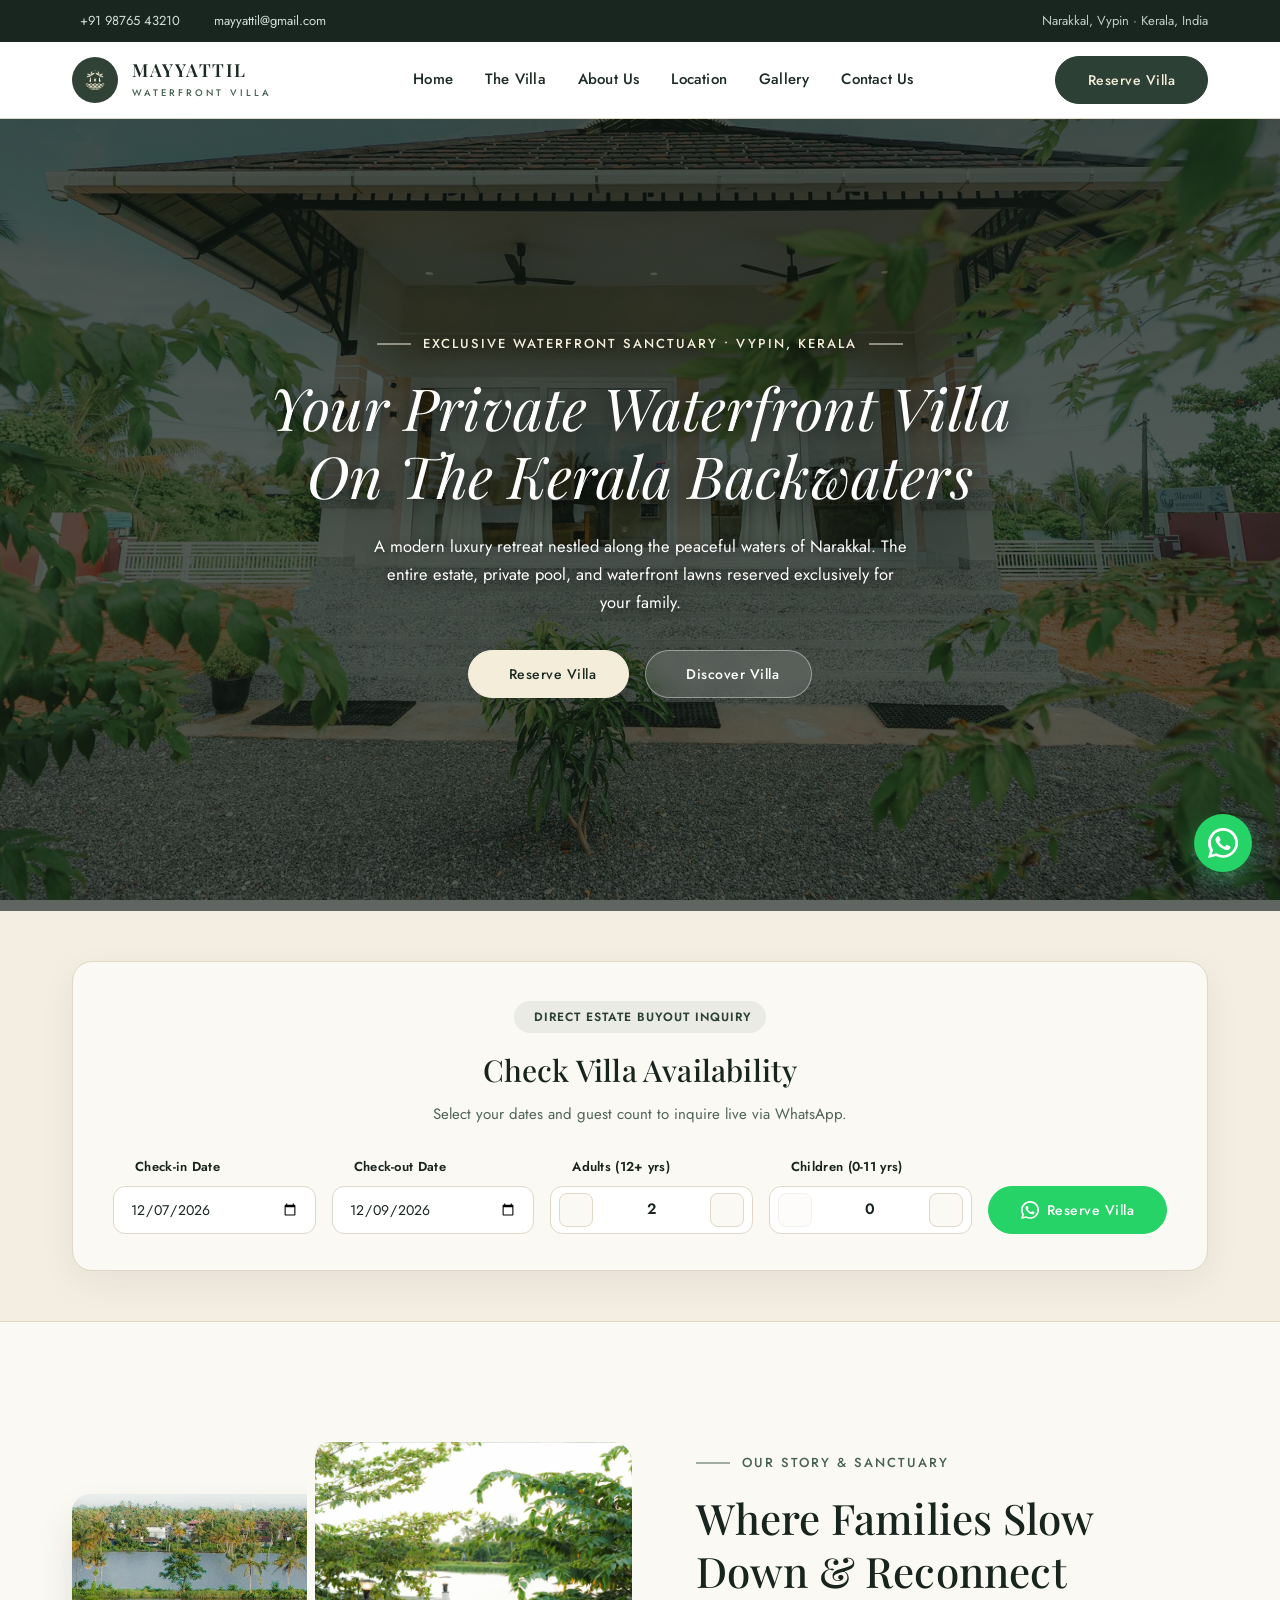
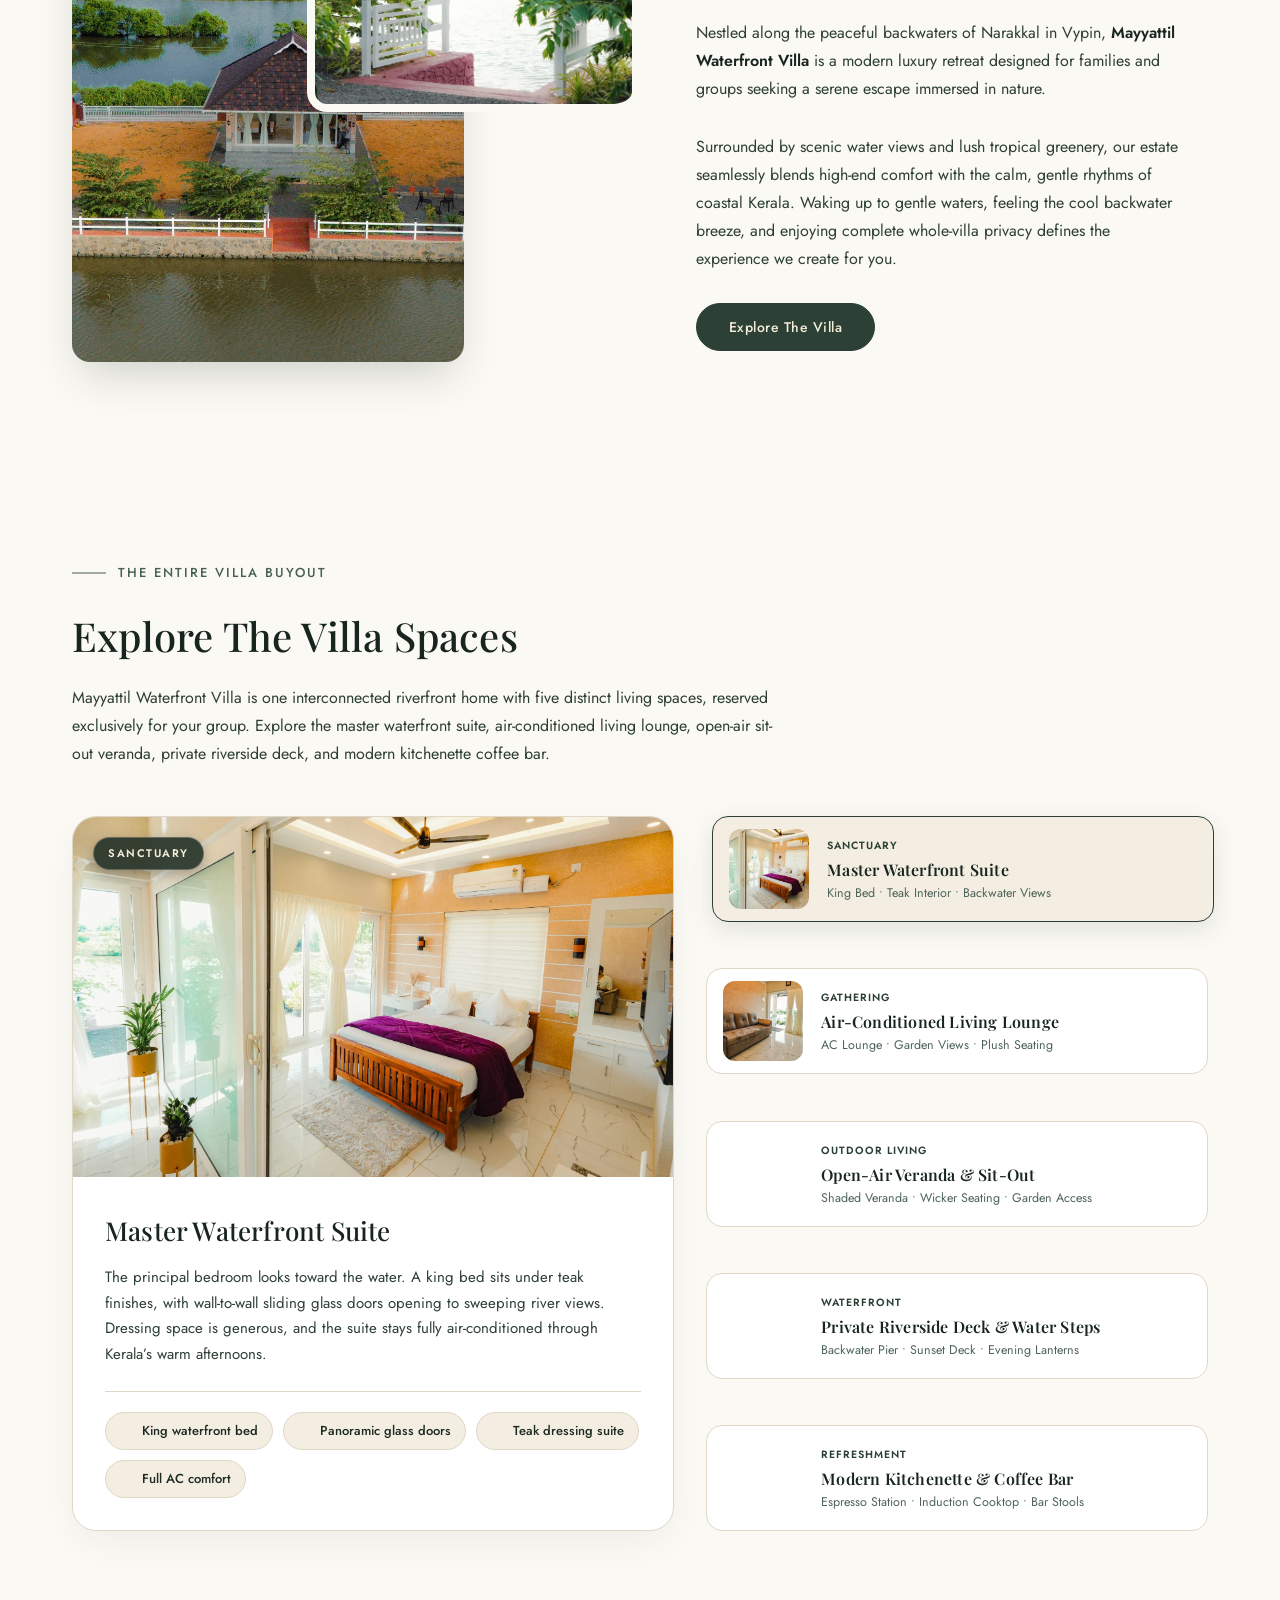
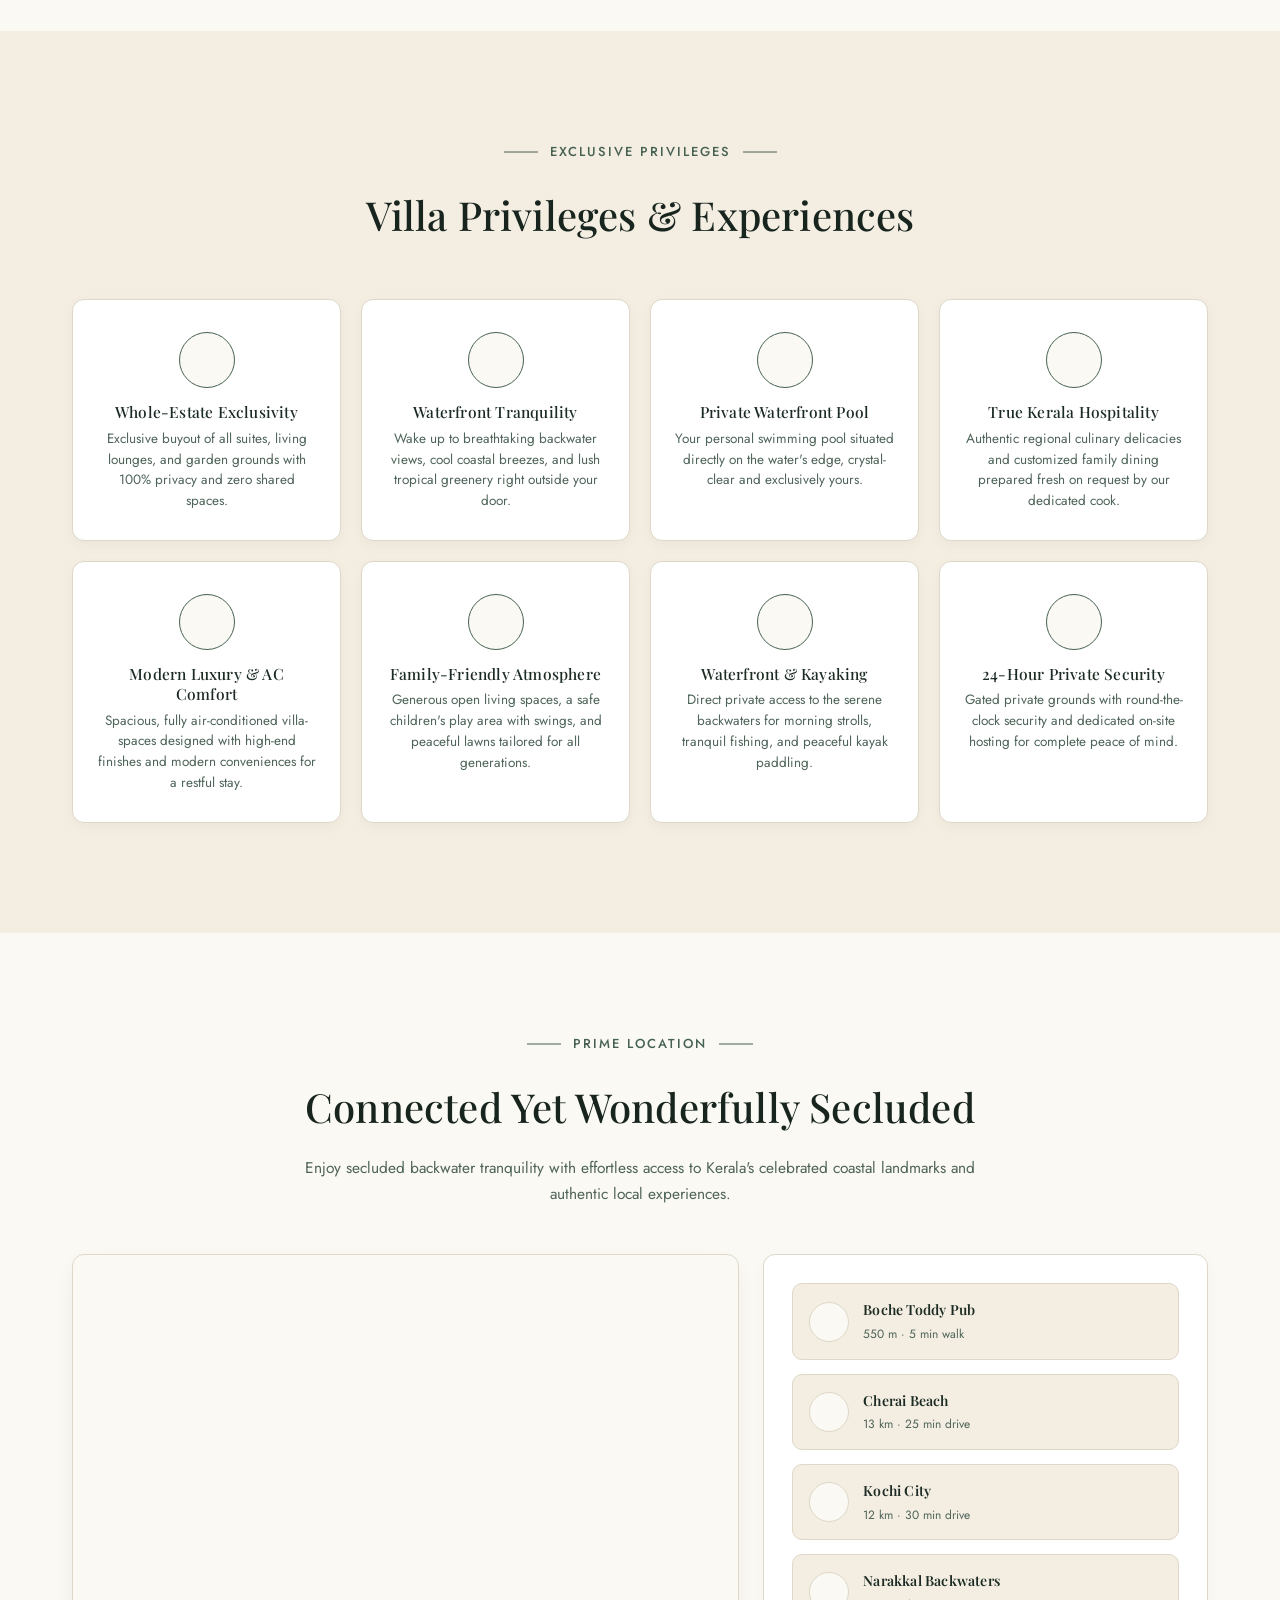
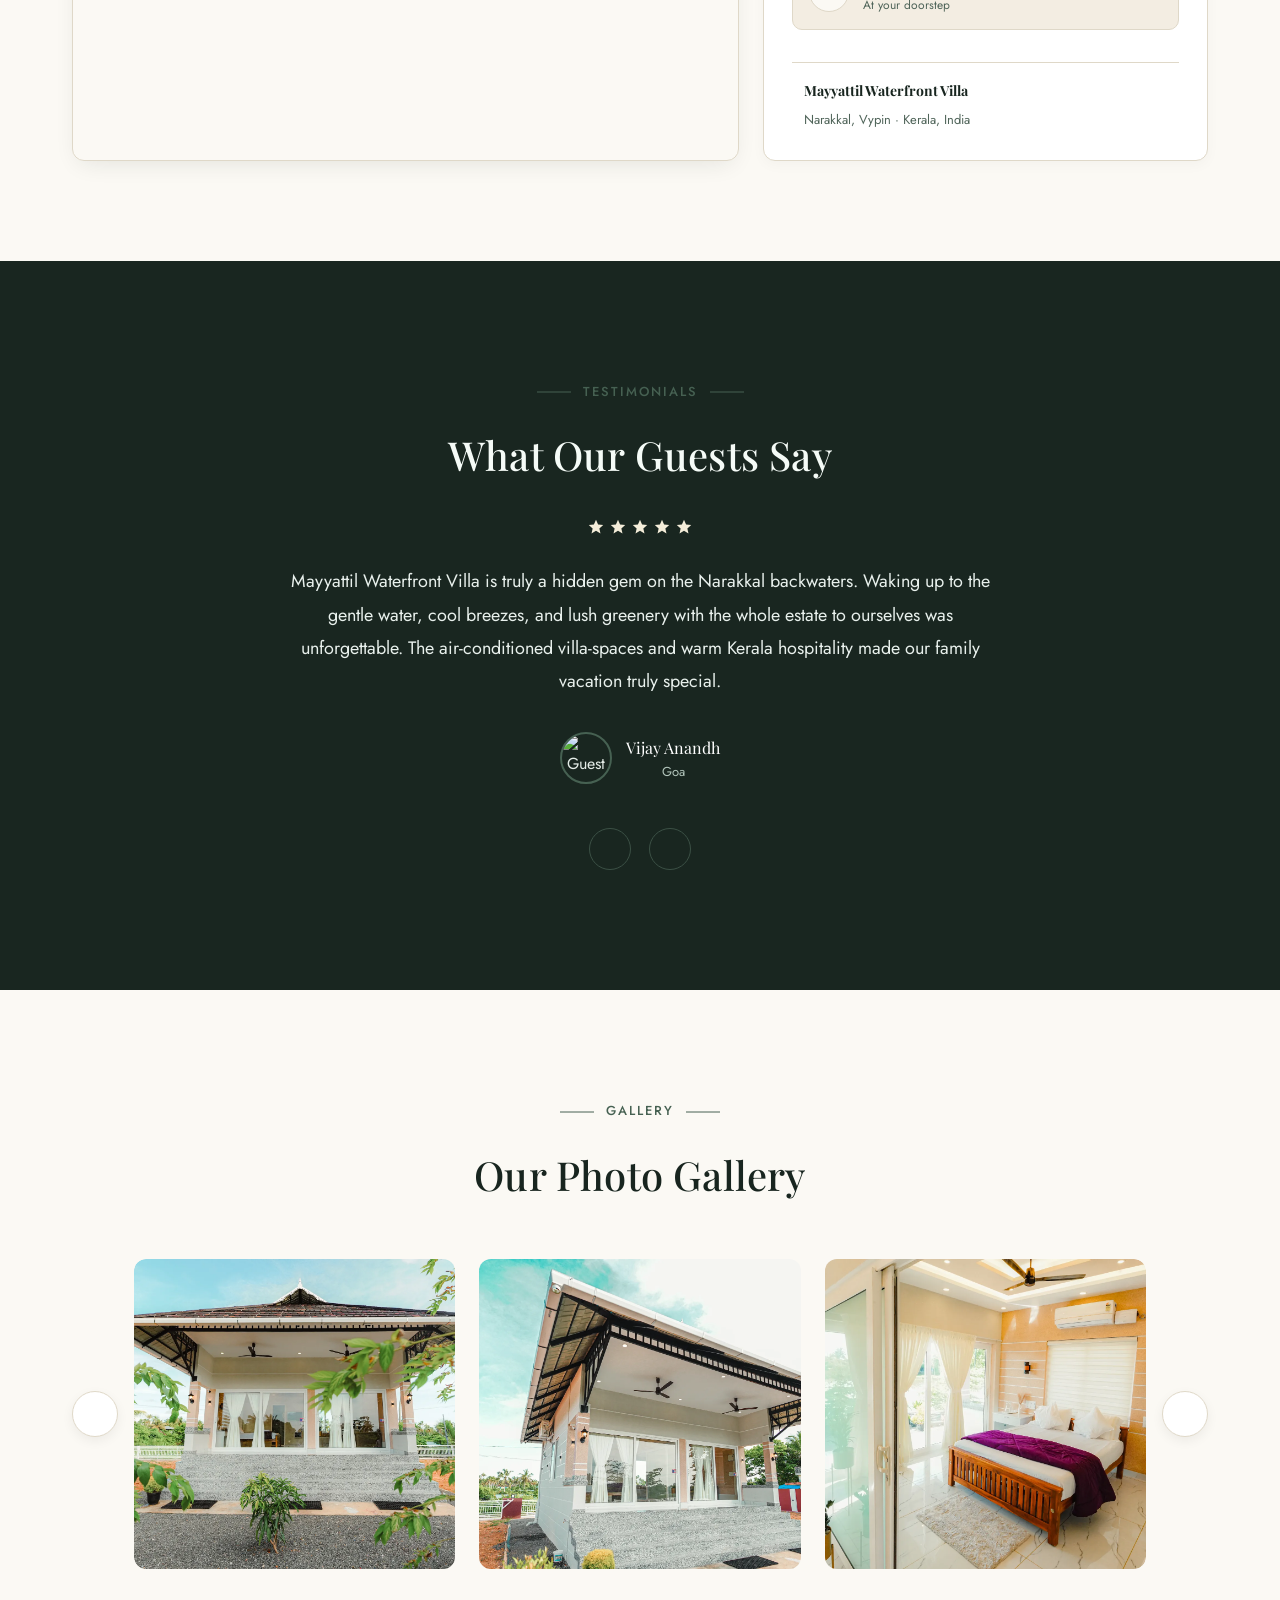
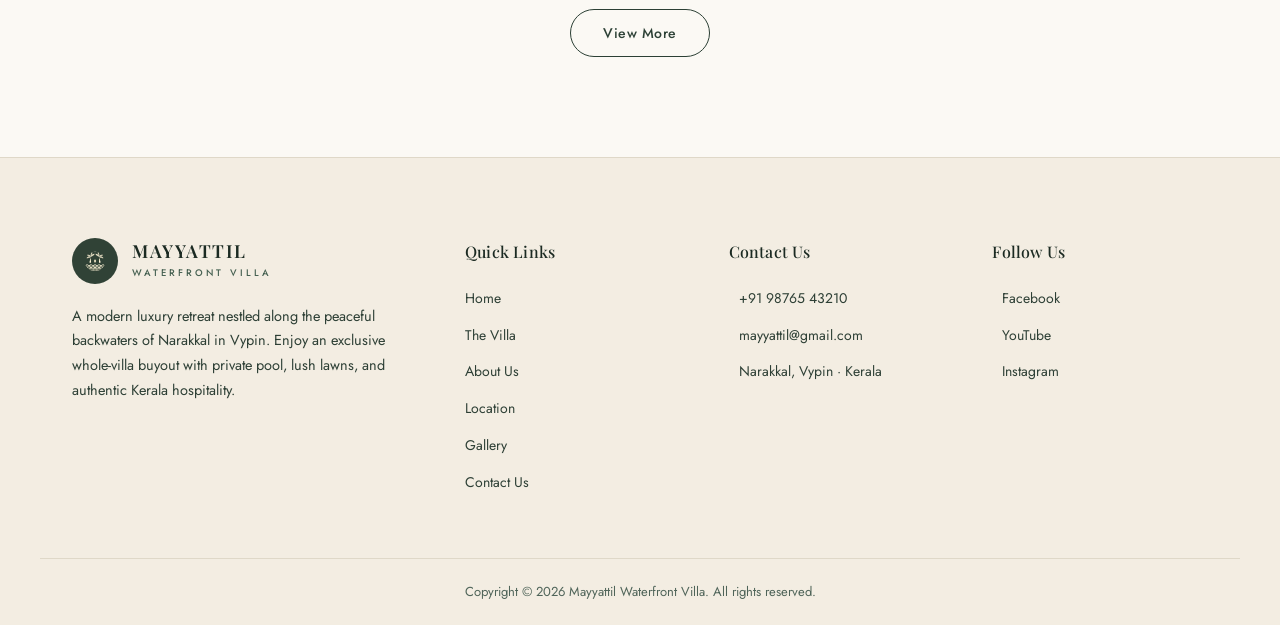
==== commit 5ee01ed6: "Perf: add lazy loading, preload, decoding=async and width/height to all images - loading=lazy on all" ====
--- a/index.html
+++ b/index.html
@@ -38,7 +38,11 @@
 <header class="main">
   <div class="wrap">
     <a href="#top" class="logo">
-      <img src="images/used_under_700kb/logo.jpg" alt="Mayyattil Waterfront Villa Logo" class="logo-mark">
+      <img src="images/used_under_700kb/logo.jpg" alt="Mayyattil Waterfront Villa Logo" class="logo-mark"
+        decoding="async"
+        loading="lazy"
+        width="1080"
+        height="1080">
       <span class="logo-text">
         <span class="top">MAYYATTIL</span><br>
         <span class="bottom">WATERFRONT VILLA</span>
@@ -211,7 +215,11 @@
       <!-- Active Featured Showcase (Left) -->
       <div class="spotlight-display" id="spotlightDisplay">
         <div class="spotlight-image-container">
-          <img src="images/used_under_700kb/master-waterfront-suite-bedroom.webp" alt="Master Waterfront Suite" class="spotlight-image" id="spotlightImg">
+          <img src="images/used_under_700kb/master-waterfront-suite-bedroom.webp" alt="Master Waterfront Suite" class="spotlight-image" id="spotlightImg"
+        decoding="async"
+        loading="lazy"
+        width="2000"
+        height="1125">
           <span class="spotlight-badge" id="spotlightBadge">Sanctuary</span>
         </div>
         <div class="spotlight-content">
@@ -232,7 +240,11 @@
       <div class="bento-selector-rail" id="bentoRail">
         <button type="button" class="bento-card active" data-index="0" aria-label="View Master Waterfront Suite">
           <div class="bento-thumb">
-            <img src="images/used_under_700kb/master-waterfront-suite-bedroom.webp" alt="Master Waterfront Suite">
+            <img src="images/used_under_700kb/master-waterfront-suite-bedroom.webp" alt="Master Waterfront Suite"
+        decoding="async"
+        loading="lazy"
+        width="2000"
+        height="1125">
           </div>
           <div class="bento-info">
             <div class="bento-top">
@@ -246,7 +258,11 @@
 
         <button type="button" class="bento-card" data-index="1" aria-label="View Air-Conditioned Living Lounge">
           <div class="bento-thumb">
-            <img src="images/used_under_700kb/living-lounge-sofa.webp" alt="Air-Conditioned Living Lounge">
+            <img src="images/used_under_700kb/living-lounge-sofa.webp" alt="Air-Conditioned Living Lounge"
+        decoding="async"
+        loading="lazy"
+        width="2000"
+        height="1125">
           </div>
           <div class="bento-info">
             <div class="bento-top">
@@ -260,7 +276,11 @@
 
         <button type="button" class="bento-card" data-index="2" aria-label="View Open-Air Veranda & Sit-Out">
           <div class="bento-thumb">
-            <img src="images/used_under_700kb/open-air-veranda-sitout.webp" alt="Open-Air Veranda & Sit-Out">
+            <img src="images/used_under_700kb/open-air-veranda-sitout.webp" alt="Open-Air Veranda & Sit-Out"
+        decoding="async"
+        loading="lazy"
+        width="2000"
+        height="1125">
           </div>
           <div class="bento-info">
             <div class="bento-top">
@@ -274,7 +294,11 @@
 
         <button type="button" class="bento-card" data-index="3" aria-label="View Private Riverside Deck & Water Steps">
           <div class="bento-thumb">
-            <img src="images/used_under_700kb/riverside-deck-water-steps.webp" alt="Private Riverside Deck & Water Steps">
+            <img src="images/used_under_700kb/riverside-deck-water-steps.webp" alt="Private Riverside Deck & Water Steps"
+        decoding="async"
+        loading="lazy"
+        width="2000"
+        height="1125">
           </div>
           <div class="bento-info">
             <div class="bento-top">
@@ -288,7 +312,11 @@
 
         <button type="button" class="bento-card" data-index="4" aria-label="View Modern Kitchenette & Coffee Bar">
           <div class="bento-thumb">
-            <img src="images/used_under_700kb/kitchenette-pantry-counter.webp" alt="Modern Kitchenette & Coffee Bar">
+            <img src="images/used_under_700kb/kitchenette-pantry-counter.webp" alt="Modern Kitchenette & Coffee Bar"
+        decoding="async"
+        loading="lazy"
+        width="2000"
+        height="1125">
           </div>
           <div class="bento-info">
             <div class="bento-top">
@@ -522,7 +550,11 @@
   <div class="wrap footer-grid">
     <div class="footer-about">
       <a href="#top" class="logo">
-        <img src="images/used_under_700kb/logo.jpg" alt="Mayyattil Waterfront Villa Logo" class="logo-mark">
+        <img src="images/used_under_700kb/logo.jpg" alt="Mayyattil Waterfront Villa Logo" class="logo-mark"
+        decoding="async"
+        loading="lazy"
+        width="1080"
+        height="1080">
         <span class="logo-text">
           <span class="top">MAYYATTIL</span><br>
           <span class="bottom">WATERFRONT VILLA</span>
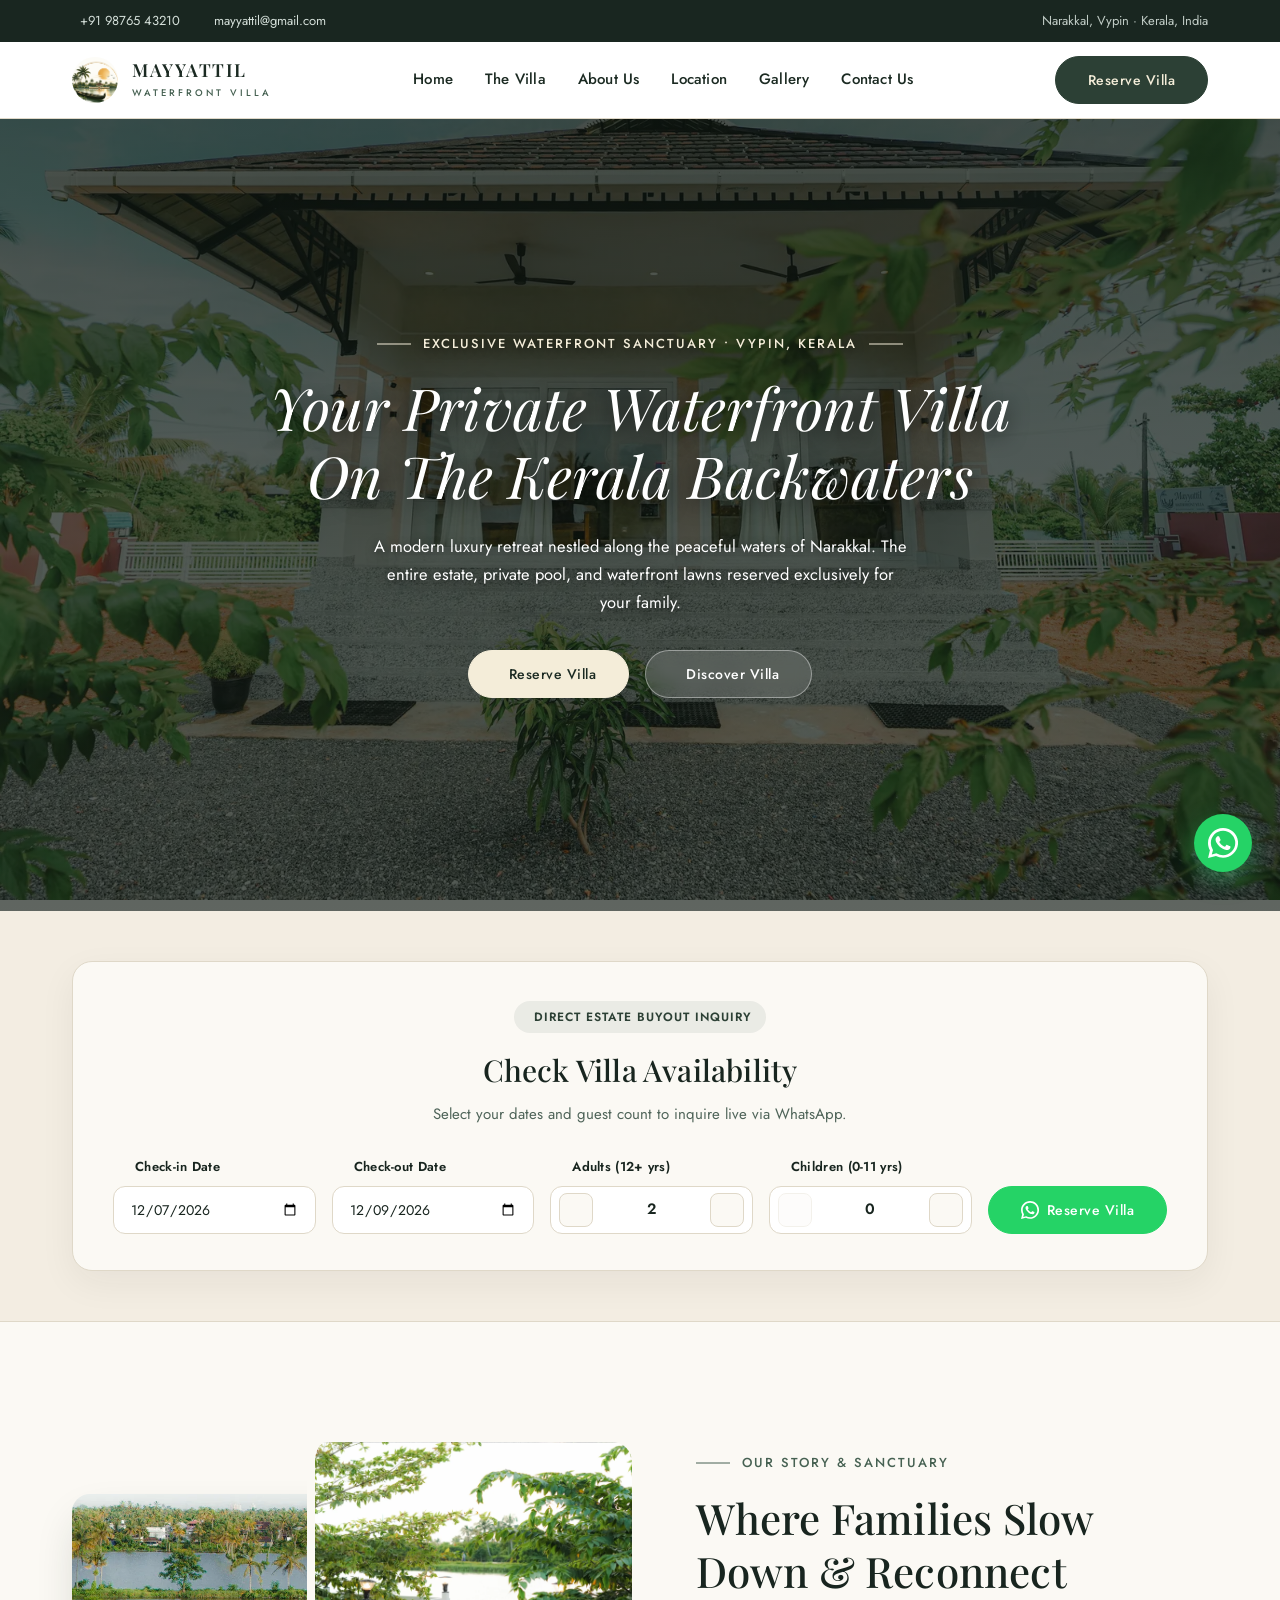
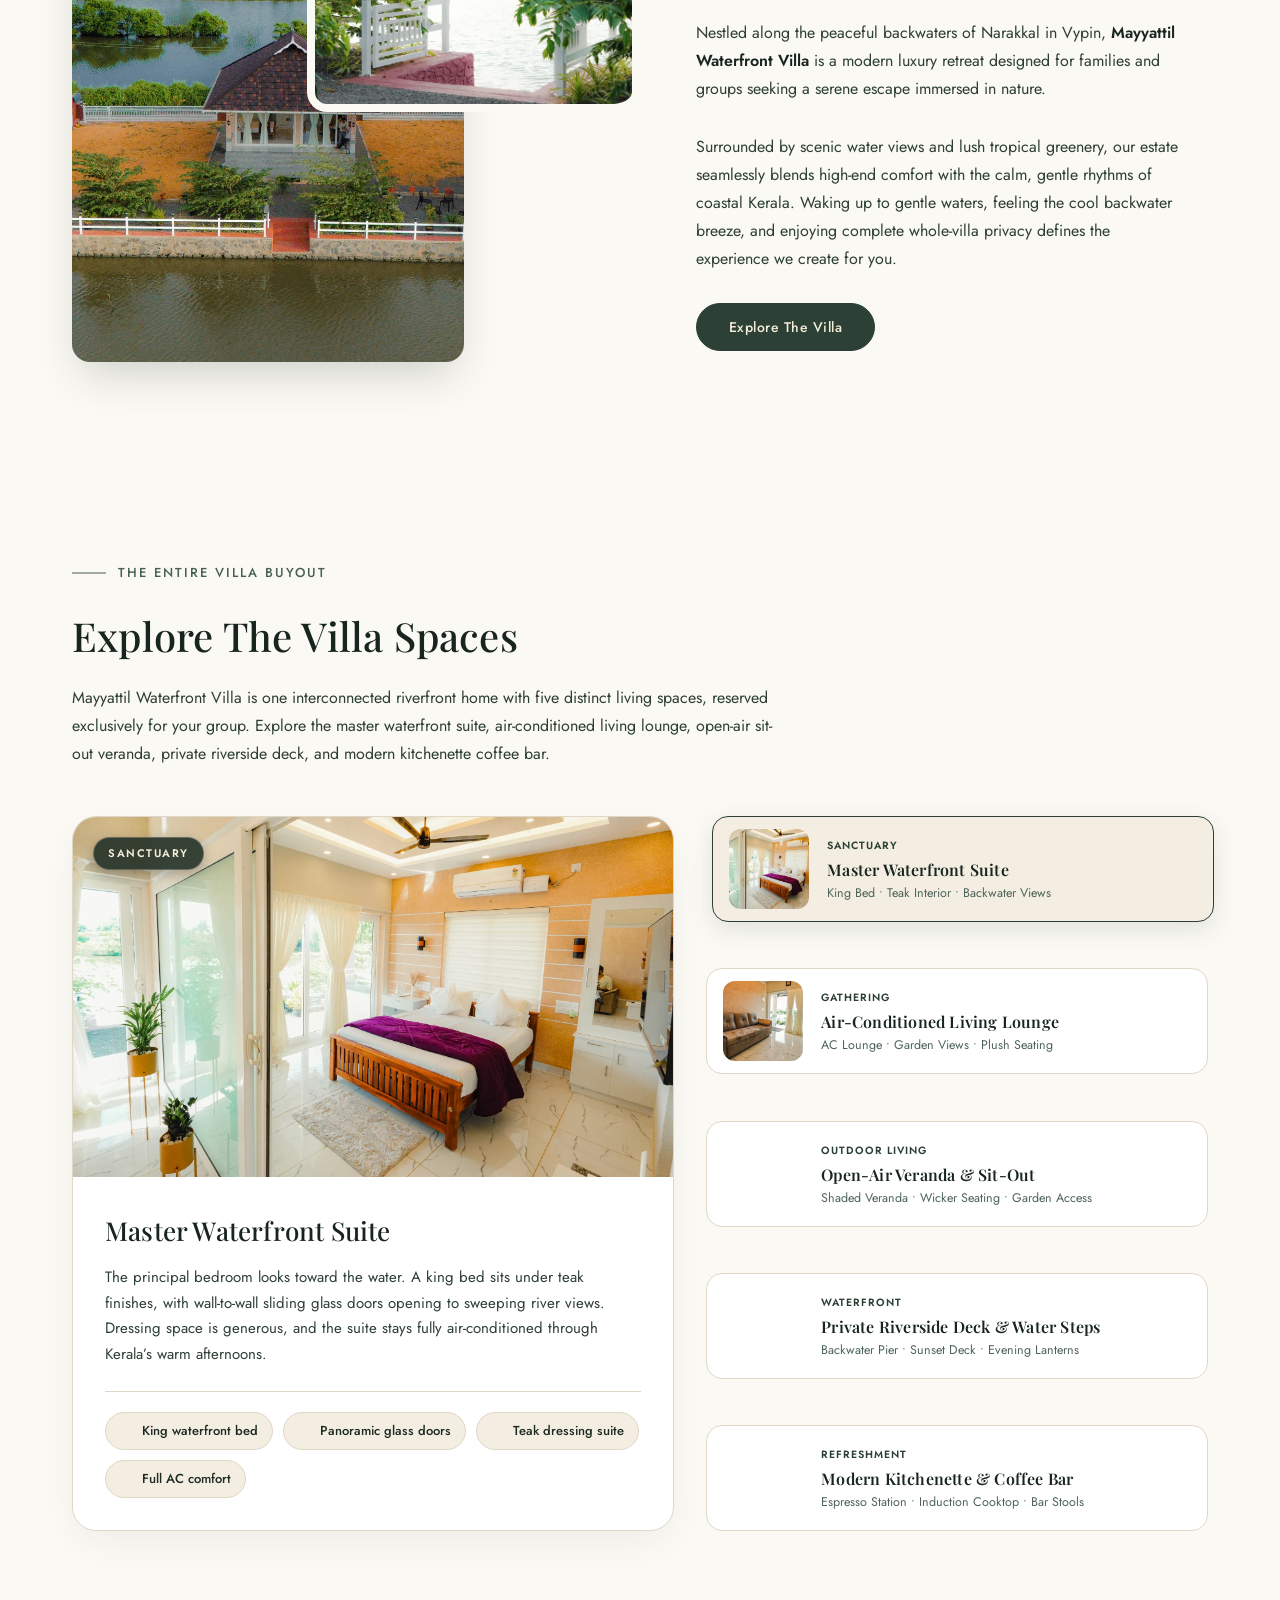
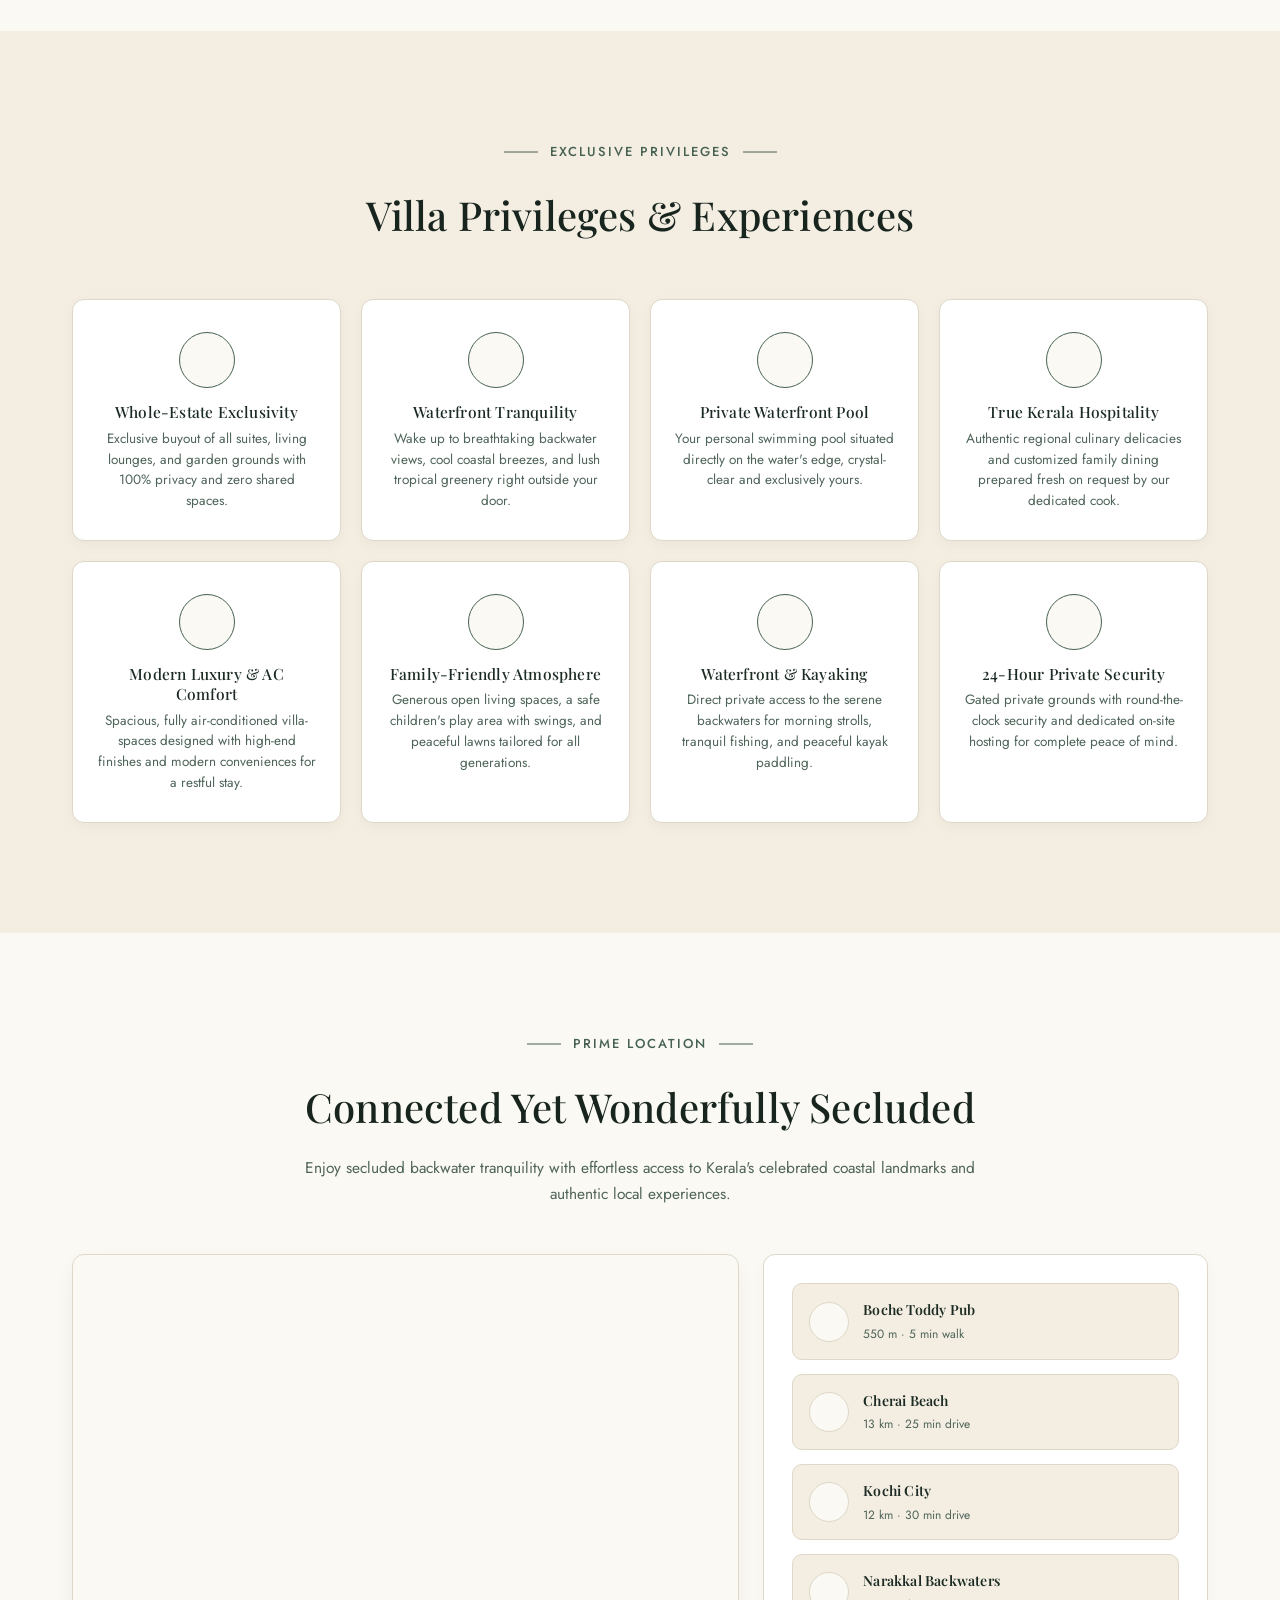
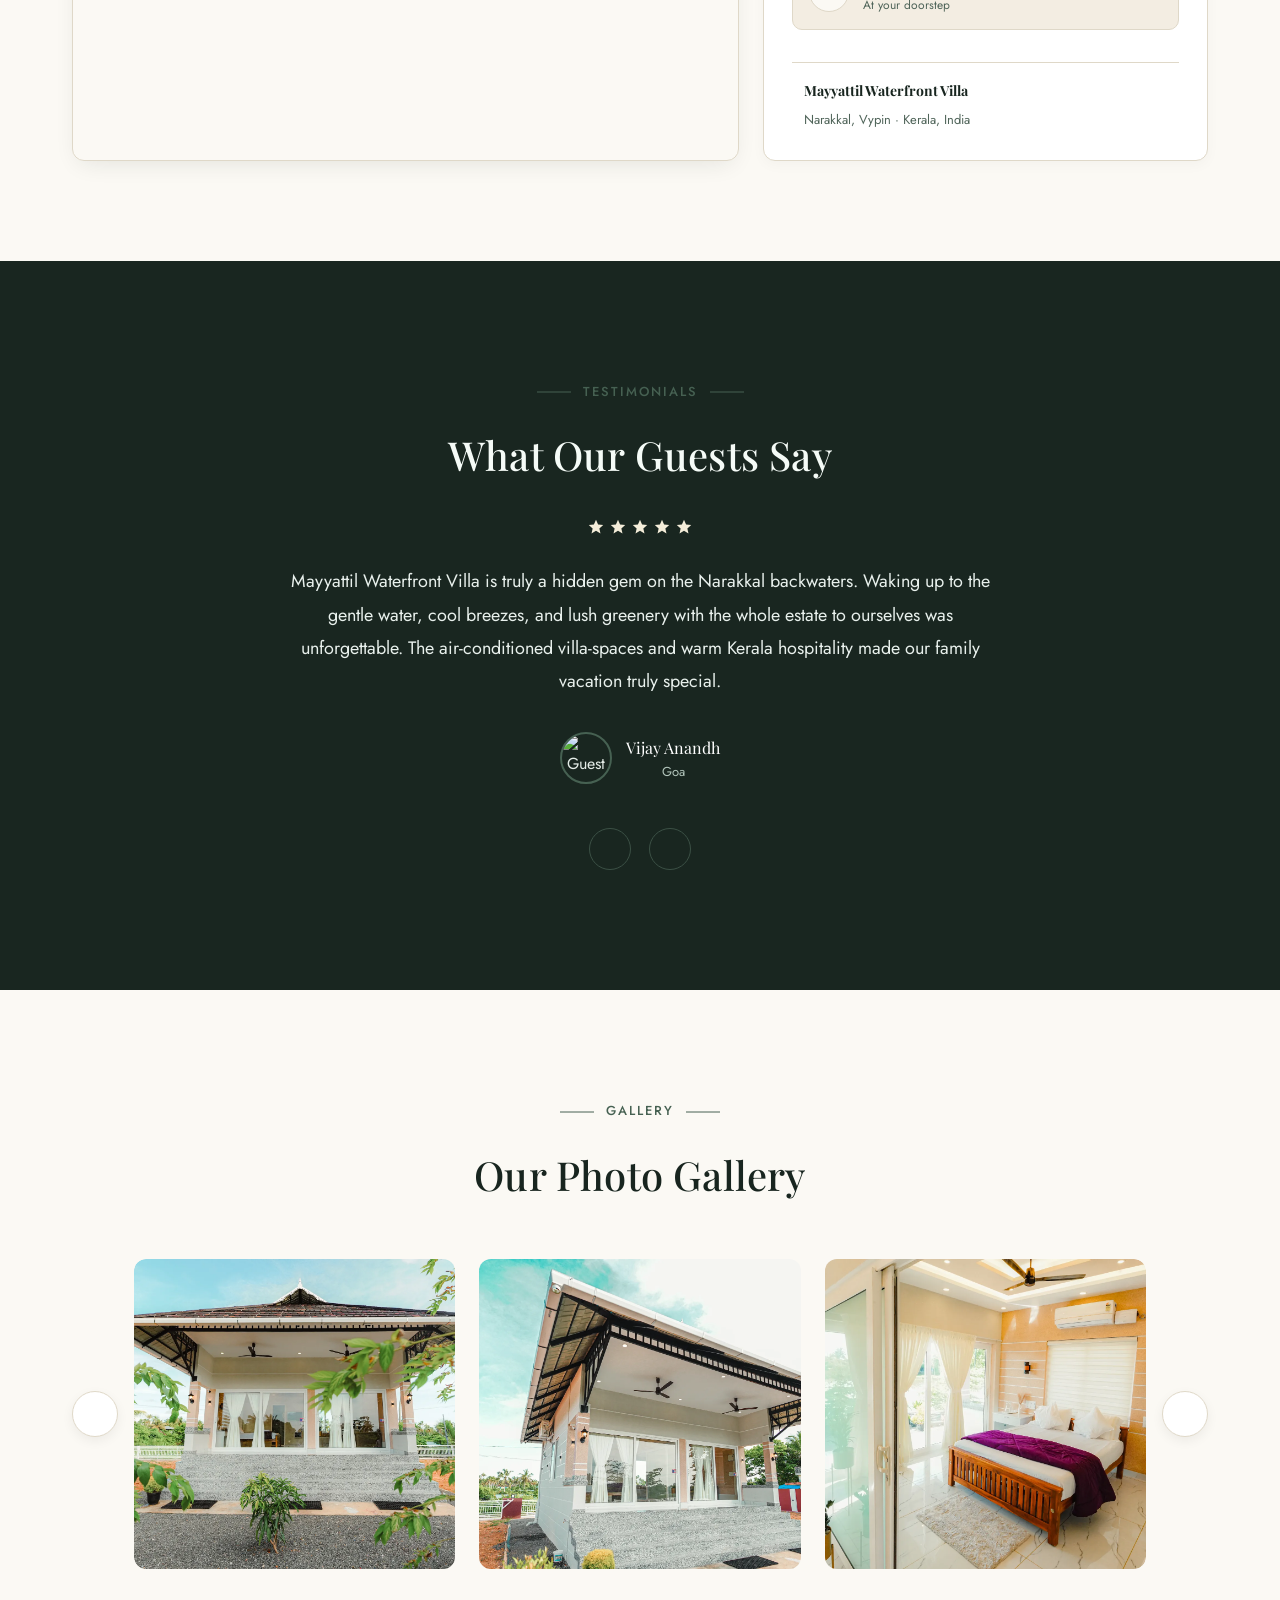
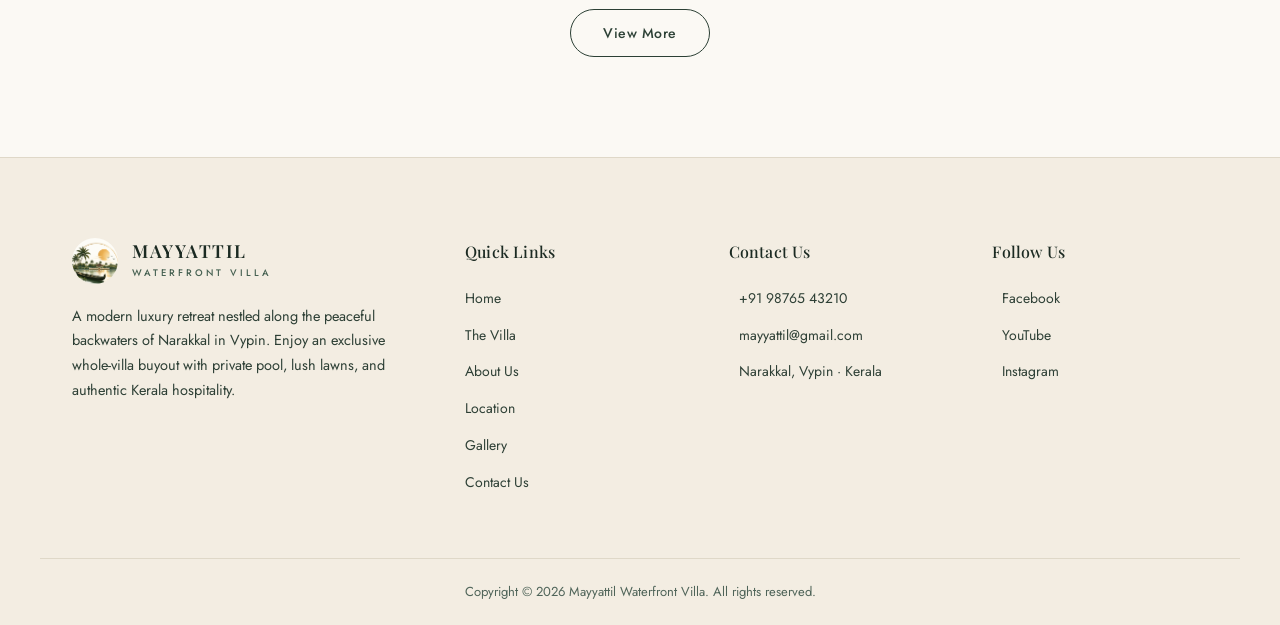
==== commit 66e549f8: "logo change" ====
--- a/index.html
+++ b/index.html
@@ -5,14 +5,26 @@
 <meta name="viewport" content="width=device-width, initial-scale=1.0">
 <title>Mayyattil Waterfront Villa — Private Luxury Retreat in Vypin, Kerala</title>
 <meta name="description" content="Nestled along the peaceful backwaters of Narakkal in Vypin, Mayyattil Waterfront Villa is an exclusive whole-estate private retreat for families and groups seeking tranquility, modern comfort, and true Kerala hospitality.">
-<link rel="icon" type="image/jpeg" href="images/used_under_700kb/logo.jpg">
+<link rel="icon" type="image/png" href="images/used_under_700kb/logo2.png?v=2">
 <link rel="preconnect" href="https://fonts.googleapis.com">
 <link rel="preconnect" href="https://fonts.gstatic.com" crossorigin>
 <link href="https://fonts.googleapis.com/css2?family=Playfair+Display:ital,wght@0,400;0,500;0,600;1,400&family=Jost:wght@300;400;500;600&display=swap" rel="stylesheet">
 <link rel="stylesheet" href="https://cdn.jsdelivr.net/npm/lenis@1.1.18/dist/lenis.css">
 <link rel="stylesheet" href="styles.css?v=3">
+<link rel="preload" as="image" href="images/used_under_700kb/private-waterfront-villa-hero.webp" fetchpriority="high">
 </head>
 <body>
+
+<!-- ============ PAGE LOADER ============ -->
+<div id="page-loader" role="status" aria-label="Loading">
+  <div class="loader-logo-wrap">
+    <div class="loader-pulse"></div>
+    <img src="images/used_under_700kb/logo2.png" alt="Mayyattil Waterfront Villa" class="loader-logo">
+    <div class="loader-ring"></div>
+  </div>
+  <p class="loader-wordmark">Mayyattil Waterfront Villa</p>
+</div>
+
 
 <!-- ============ TOPBAR ============ -->
 <div class="topbar">
@@ -38,7 +50,7 @@
 <header class="main">
   <div class="wrap">
     <a href="#top" class="logo">
-      <img src="images/used_under_700kb/logo.jpg" alt="Mayyattil Waterfront Villa Logo" class="logo-mark"
+      <img src="images/used_under_700kb/logo2.png" alt="Mayyattil Waterfront Villa Logo" class="logo-mark"
         decoding="async"
         loading="lazy"
         width="1080"
@@ -550,7 +562,7 @@
   <div class="wrap footer-grid">
     <div class="footer-about">
       <a href="#top" class="logo">
-        <img src="images/used_under_700kb/logo.jpg" alt="Mayyattil Waterfront Villa Logo" class="logo-mark"
+        <img src="images/used_under_700kb/logo2.png" alt="Mayyattil Waterfront Villa Logo" class="logo-mark"
         decoding="async"
         loading="lazy"
         width="1080"
--- a/styles.css
+++ b/styles.css
@@ -22,6 +22,76 @@
 html.lenis, html.lenis body{height:auto;}
 .lenis.lenis-smooth{scroll-behavior:auto !important;}
 .lenis.lenis-stopped{overflow:hidden;}
+
+/* ============ PAGE LOADER ============ */
+#page-loader {
+  position: fixed;
+  inset: 0;
+  z-index: 99999;
+  background: var(--green-dark);
+  display: flex;
+  flex-direction: column;
+  align-items: center;
+  justify-content: center;
+  gap: 28px;
+  transition: opacity 0.55s ease, visibility 0.55s ease;
+}
+#page-loader.loader-hidden {
+  opacity: 0;
+  visibility: hidden;
+  pointer-events: none;
+}
+.loader-logo-wrap {
+  position: relative;
+  width: 90px;
+  height: 90px;
+  display: flex;
+  align-items: center;
+  justify-content: center;
+}
+.loader-logo {
+  width: 64px;
+  height: 64px;
+  border-radius: 50%;
+  object-fit: cover;
+  position: relative;
+  z-index: 2;
+  box-shadow: 0 0 0 3px rgba(244, 237, 217, 0.25);
+}
+.loader-ring {
+  position: absolute;
+  inset: 0;
+  border-radius: 50%;
+  border: 2px solid transparent;
+  border-top-color: var(--ivory);
+  border-right-color: rgba(244, 237, 217, 0.3);
+  animation: loaderSpin 1s linear infinite;
+}
+@keyframes loaderSpin {
+  to { transform: rotate(360deg); }
+}
+.loader-pulse {
+  position: absolute;
+  inset: -10px;
+  border-radius: 50%;
+  border: 1px solid rgba(244, 237, 217, 0.15);
+  animation: loaderPulse 1.8s ease-out infinite;
+}
+@keyframes loaderPulse {
+  0%   { transform: scale(0.9); opacity: 0.6; }
+  50%  { transform: scale(1.15); opacity: 0; }
+  100% { transform: scale(0.9); opacity: 0; }
+}
+.loader-wordmark {
+  font-family: 'Playfair Display', serif;
+  font-size: 13px;
+  font-weight: 400;
+  font-style: italic;
+  letter-spacing: 0.12em;
+  color: rgba(244, 237, 217, 0.65);
+  text-align: center;
+}
+
 
 body{
   margin:0;
@@ -2189,15 +2259,8 @@
   }
 
   .villa-hero {
-    min-height: 65vh;
-    padding: 52px 24px 56px;
-  }
-  .villa-hero h1 {
-    font-size: clamp(28px, 4.8vw, 40px);
-  }
-  .villa-hero p {
-    font-size: 15.5px;
-    max-width: 480px;
+    min-height: 48vh;
+    padding: 60px 24px;
   }
 
   .villa-plan {
@@ -2252,11 +2315,11 @@
   .space-jump-inner {
     display: flex;
     align-items: center;
-    padding: 10px 16px;
+    padding: 6px 16px;
     justify-content: flex-start;
     overflow-x: auto;
     scroll-snap-type: x mandatory;
-    gap: 10px;
+    gap: 6px;
     -webkit-overflow-scrolling: touch;
     scrollbar-width: none;
     -ms-overflow-style: none;
@@ -2269,15 +2332,15 @@
     display: inline-flex;
     align-items: center;
     justify-content: center;
-    height: 40px;
-    padding: 0 20px;
-    font-size: 13px;
+    height: 28px;
+    padding: 0 12px;
+    font-size: 11px;
     font-weight: 500;
     letter-spacing: 0.3px;
     white-space: nowrap;
     scroll-snap-align: start;
     flex-shrink: 0;
-    border-radius: 20px;
+    border-radius: 14px;
     background: rgba(244, 237, 217, 0.1);
     color: rgba(244, 237, 217, 0.85);
     border: 1px solid rgba(244, 237, 217, 0.15);
@@ -2305,39 +2368,8 @@
   }
 
   .villa-hero {
-    min-height: 56vh;
-    padding: 48px 20px 52px;
-  }
-  .villa-hero .about-hero-inner {
-    max-width: 100%;
-  }
-  .villa-hero .eyebrow {
-    font-size: 11px;
-    letter-spacing: 1.2px;
-    gap: 8px;
-    margin-bottom: 14px;
-  }
-  .villa-hero .eyebrow svg {
-    width: 20px;
-    height: 8px;
-  }
-  .villa-hero .eyebrow span {
-    white-space: normal;
-    line-height: 1.35;
-    text-align: center;
-  }
-  .villa-hero h1 {
-    font-size: clamp(24px, 6vw, 32px);
-    line-height: 1.24;
-    margin-bottom: 14px;
-    text-wrap: balance;
-  }
-  .villa-hero p {
-    font-size: 14.5px;
-    line-height: 1.6;
-    max-width: 340px;
-    margin: 0 auto 22px;
-    text-wrap: pretty;
+    min-height: 38vh;
+    padding: 40px 20px;
   }
 
   .villa-rhythm {
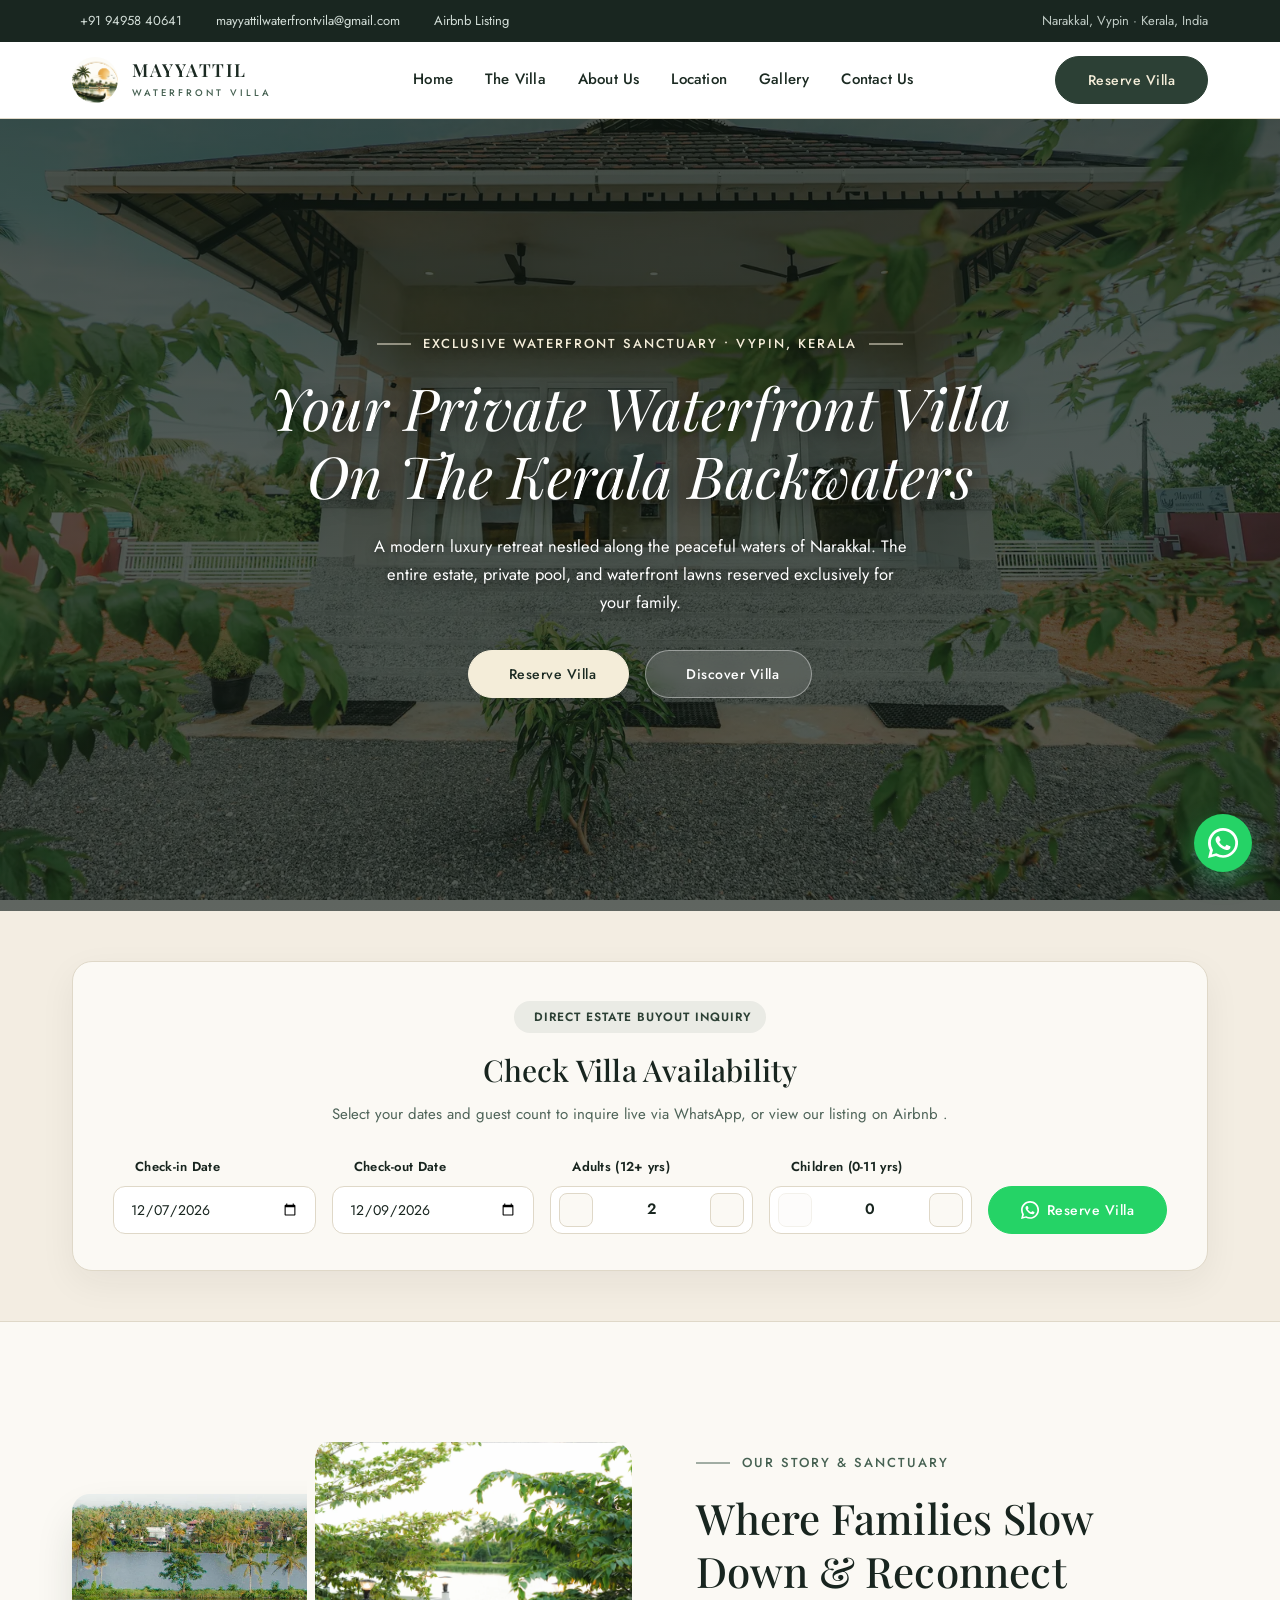
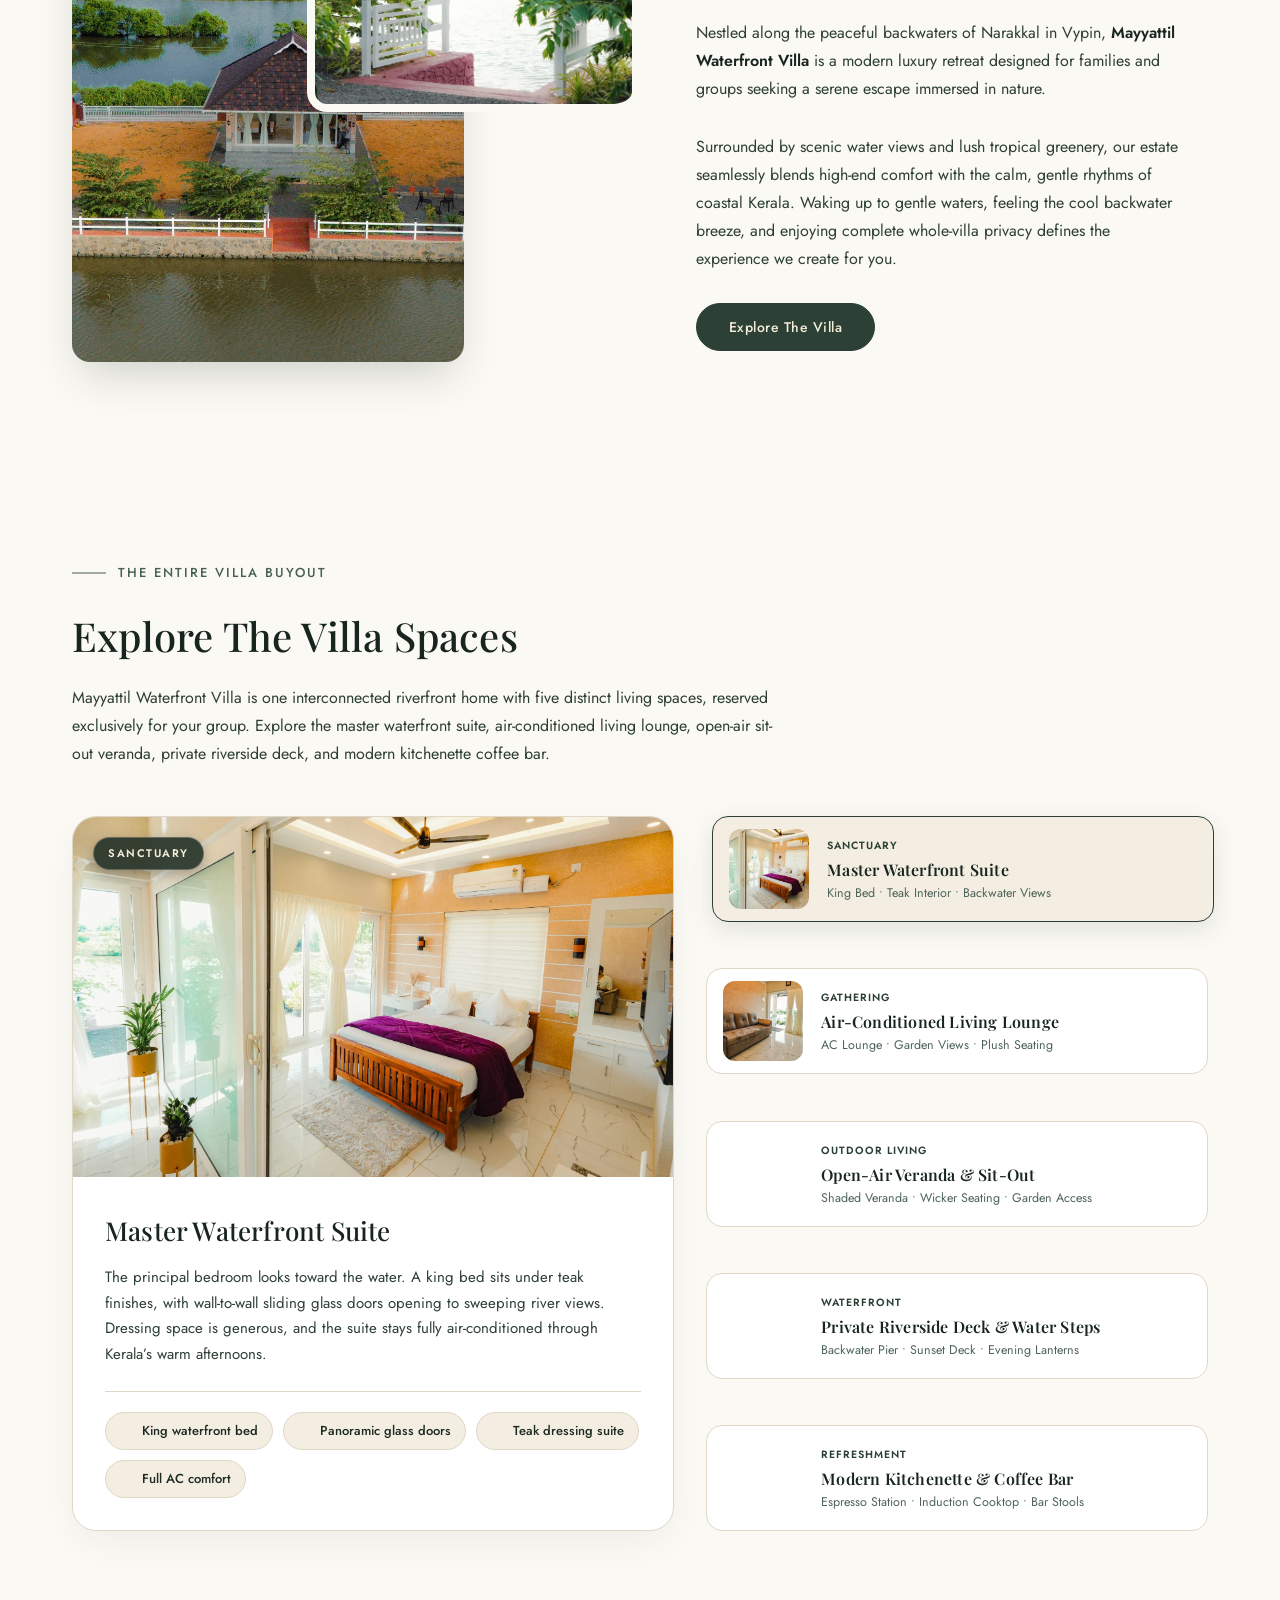
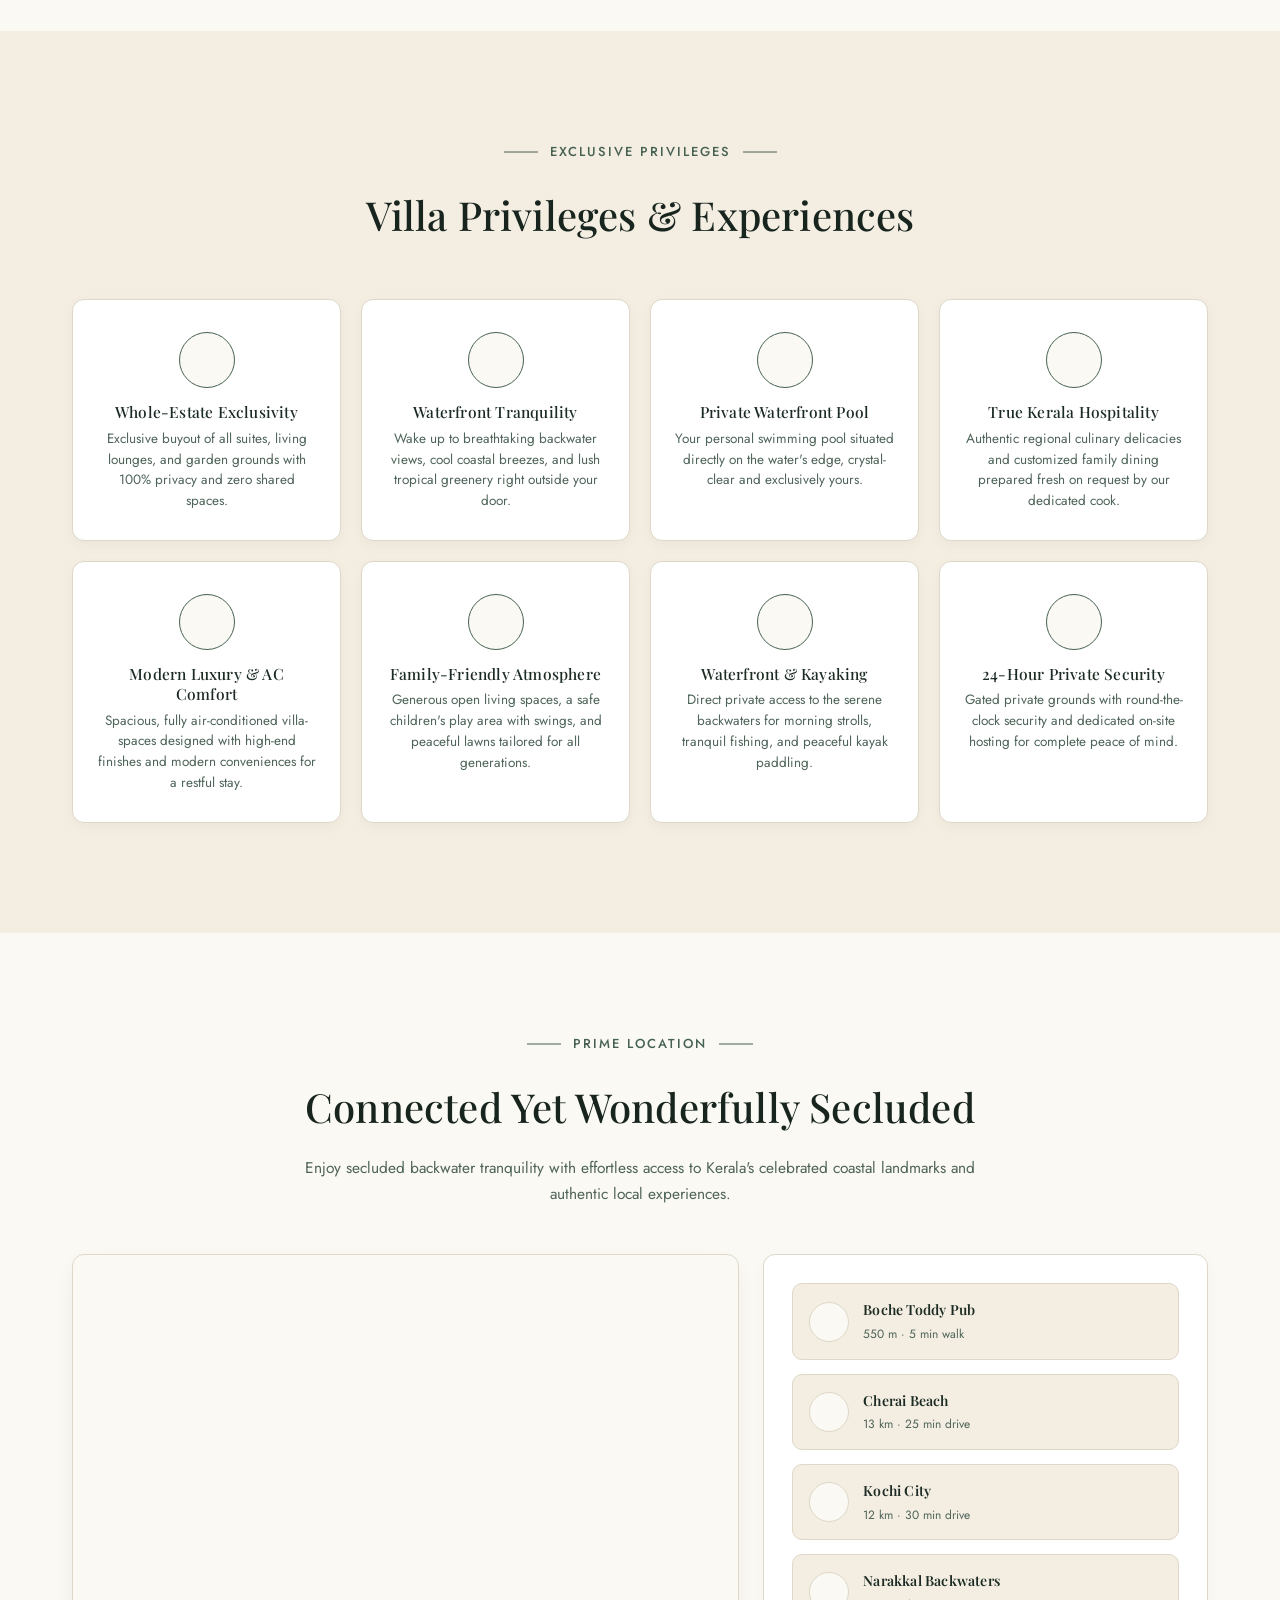
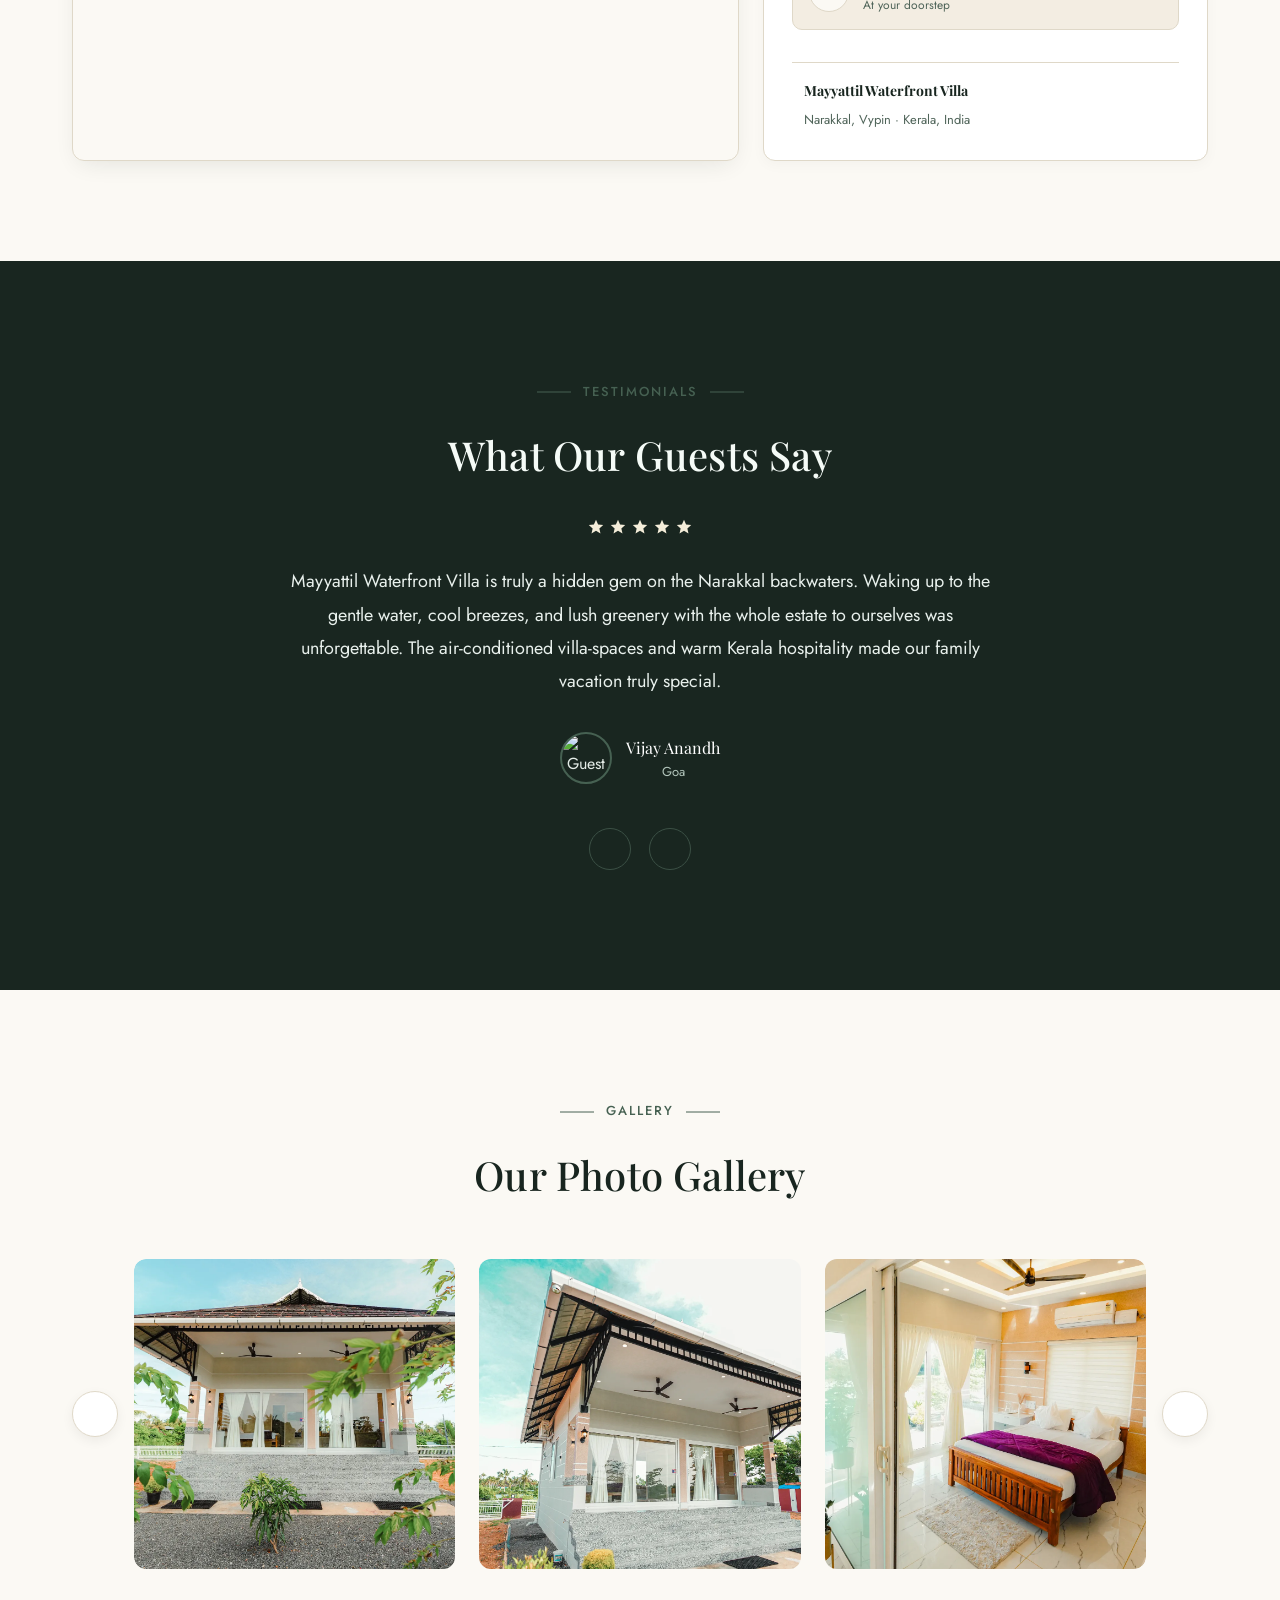
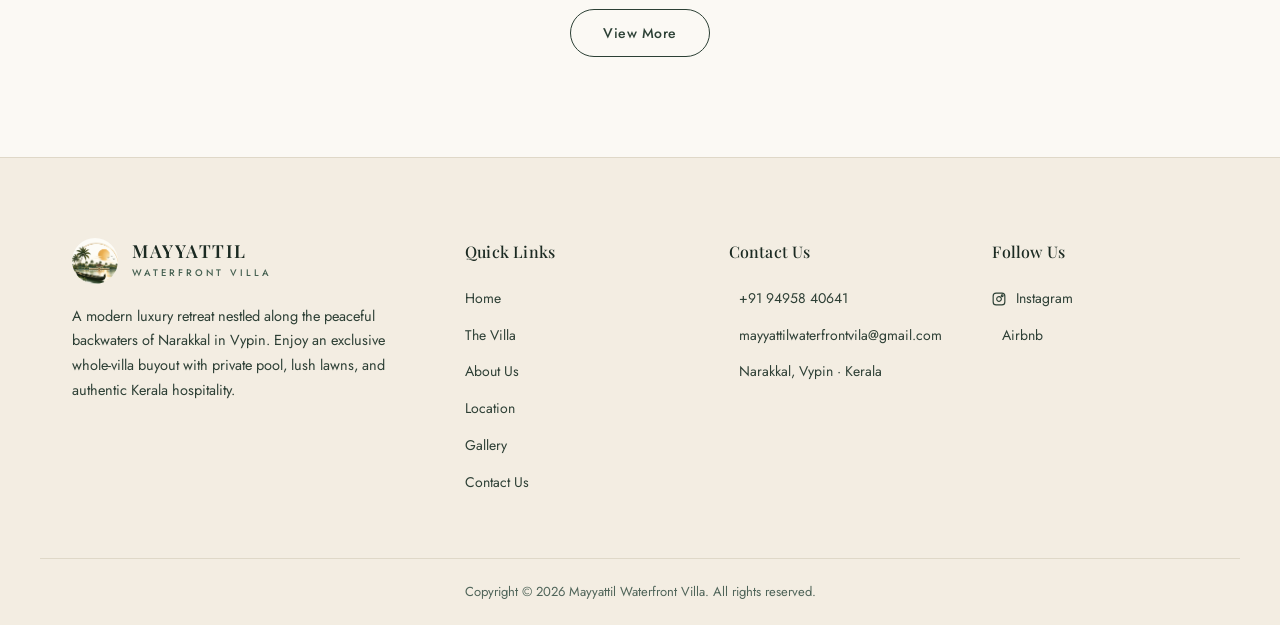
==== commit 633537d7: "Fix: Add Instagram SVG icon to footer The Instagram icon was not rendering because Lucide doesn't ha" ====
--- a/index.html
+++ b/index.html
@@ -30,13 +30,17 @@
 <div class="topbar">
   <div class="wrap">
     <div class="topbar-left">
-      <a href="tel:+919876543210">
+      <a href="tel:+919495840641">
         <i data-lucide="phone"></i>
-        +91 98765 43210
+        +91 94958 40641
       </a>
-      <a href="mailto:mayyattil@gmail.com">
+      <a href="mailto:mayyattilwaterfrontvila@gmail.com">
         <i data-lucide="mail"></i>
-        mayyattil@gmail.com
+        mayyattilwaterfrontvila@gmail.com
+      </a>
+      <a href="https://www.airbnb.co.in/rooms/1775262449811734618?source_impression_id=p3_1789731895_P3s9SN-P3XVc2qrf" target="_blank" rel="noopener noreferrer">
+        <i data-lucide="home"></i>
+        Airbnb Listing
       </a>
     </div>
     <div class="topbar-right">
@@ -70,13 +74,17 @@
         <li><a href="#footer">Contact Us</a></li>
       </ul>
       <div class="nav-contact-mobile">
-        <a href="tel:+919876543210" class="nav-contact-item">
+        <a href="tel:+919495840641" class="nav-contact-item">
           <i data-lucide="phone"></i>
-          <span>+91 98765 43210</span>
+          <span>+91 94958 40641</span>
         </a>
-        <a href="mailto:mayyattil@gmail.com" class="nav-contact-item">
+        <a href="mailto:mayyattilwaterfrontvila@gmail.com" class="nav-contact-item">
           <i data-lucide="mail"></i>
-          <span>mayyattil@gmail.com</span>
+          <span>mayyattilwaterfrontvila@gmail.com</span>
+        </a>
+        <a href="https://www.airbnb.co.in/rooms/1775262449811734618?source_impression_id=p3_1789731895_P3s9SN-P3XVc2qrf" class="nav-contact-item" target="_blank" rel="noopener noreferrer">
+          <i data-lucide="home"></i>
+          <span>View on Airbnb</span>
         </a>
         <div class="nav-contact-item">
           <i data-lucide="map-pin"></i>
@@ -127,7 +135,7 @@
           <i data-lucide="shield-check"></i> Direct Estate Buyout Inquiry
         </span>
         <h2>Check Villa Availability</h2>
-        <p>Select your dates and guest count to inquire live via WhatsApp.</p>
+        <p>Select your dates and guest count to inquire live via WhatsApp, or <a href="https://www.airbnb.co.in/rooms/1775262449811734618?source_impression_id=p3_1789731895_P3s9SN-P3XVc2qrf" target="_blank" rel="noopener noreferrer" class="airbnb-inline-link">view our listing on Airbnb <i data-lucide="external-link"></i></a>.</p>
       </div>
       <form id="availabilityForm" class="availability-form">
         <div class="form-group">
@@ -590,8 +598,8 @@
     <div class="col">
       <h4>Contact Us</h4>
       <ul>
-        <li><a href="tel:+919876543210"><i data-lucide="phone"></i>+91 98765 43210</a></li>
-        <li><a href="mailto:mayyattil@gmail.com"><i data-lucide="mail"></i>mayyattil@gmail.com</a></li>
+        <li><a href="tel:+919495840641"><i data-lucide="phone"></i>+91 94958 40641</a></li>
+        <li><a href="mailto:mayyattilwaterfrontvila@gmail.com"><i data-lucide="mail"></i>mayyattilwaterfrontvila@gmail.com</a></li>
         <li><a href="#"><i data-lucide="map-pin"></i>Narakkal, Vypin · Kerala</a></li>
       </ul>
     </div>
@@ -599,9 +607,8 @@
     <div class="col">
       <h4>Follow Us</h4>
       <ul>
-        <li><a href="#"><i data-lucide="facebook"></i>Facebook</a></li>
-        <li><a href="#"><i data-lucide="youtube"></i>YouTube</a></li>
-        <li><a href="#"><i data-lucide="instagram"></i>Instagram</a></li>
+        <li><a href="https://www.instagram.com/mayyattil_waterfront_villa" target="_blank" rel="noopener noreferrer"><svg width="14" height="14" viewBox="0 0 24 24" fill="none" stroke="currentColor" stroke-width="2" stroke-linecap="round" stroke-linejoin="round"><rect x="2" y="2" width="20" height="20" rx="5" ry="5"></rect><path d="M16 11.37A4 4 0 1 1 12.63 8 4 4 0 0 1 16 11.37"></path><circle cx="17.5" cy="6.5" r="1.5"></circle></svg>Instagram</a></li>
+        <li><a href="https://www.airbnb.co.in/rooms/1775262449811734618?source_impression_id=p3_1789731895_P3s9SN-P3XVc2qrf" target="_blank" rel="noopener noreferrer"><i data-lucide="home"></i>Airbnb</a></li>
       </ul>
     </div>
   </div>
@@ -612,7 +619,7 @@
 </footer>
 
 <!-- ============ FLOATING WHATSAPP CHAT BUTTON ============ -->
-<a href="https://wa.me/919876543210?text=Hello%20Mayyattil%20Waterfront%20Villa!%20I%20would%20like%20to%20inquire%20about%20a%20stay." 
+<a href="https://wa.me/919495840641?text=Hello%20Mayyattil%20Waterfront%20Villa!%20I%20would%20like%20to%20inquire%20about%20a%20stay." 
    class="floating-whatsapp" 
    target="_blank" 
    rel="noopener noreferrer" 
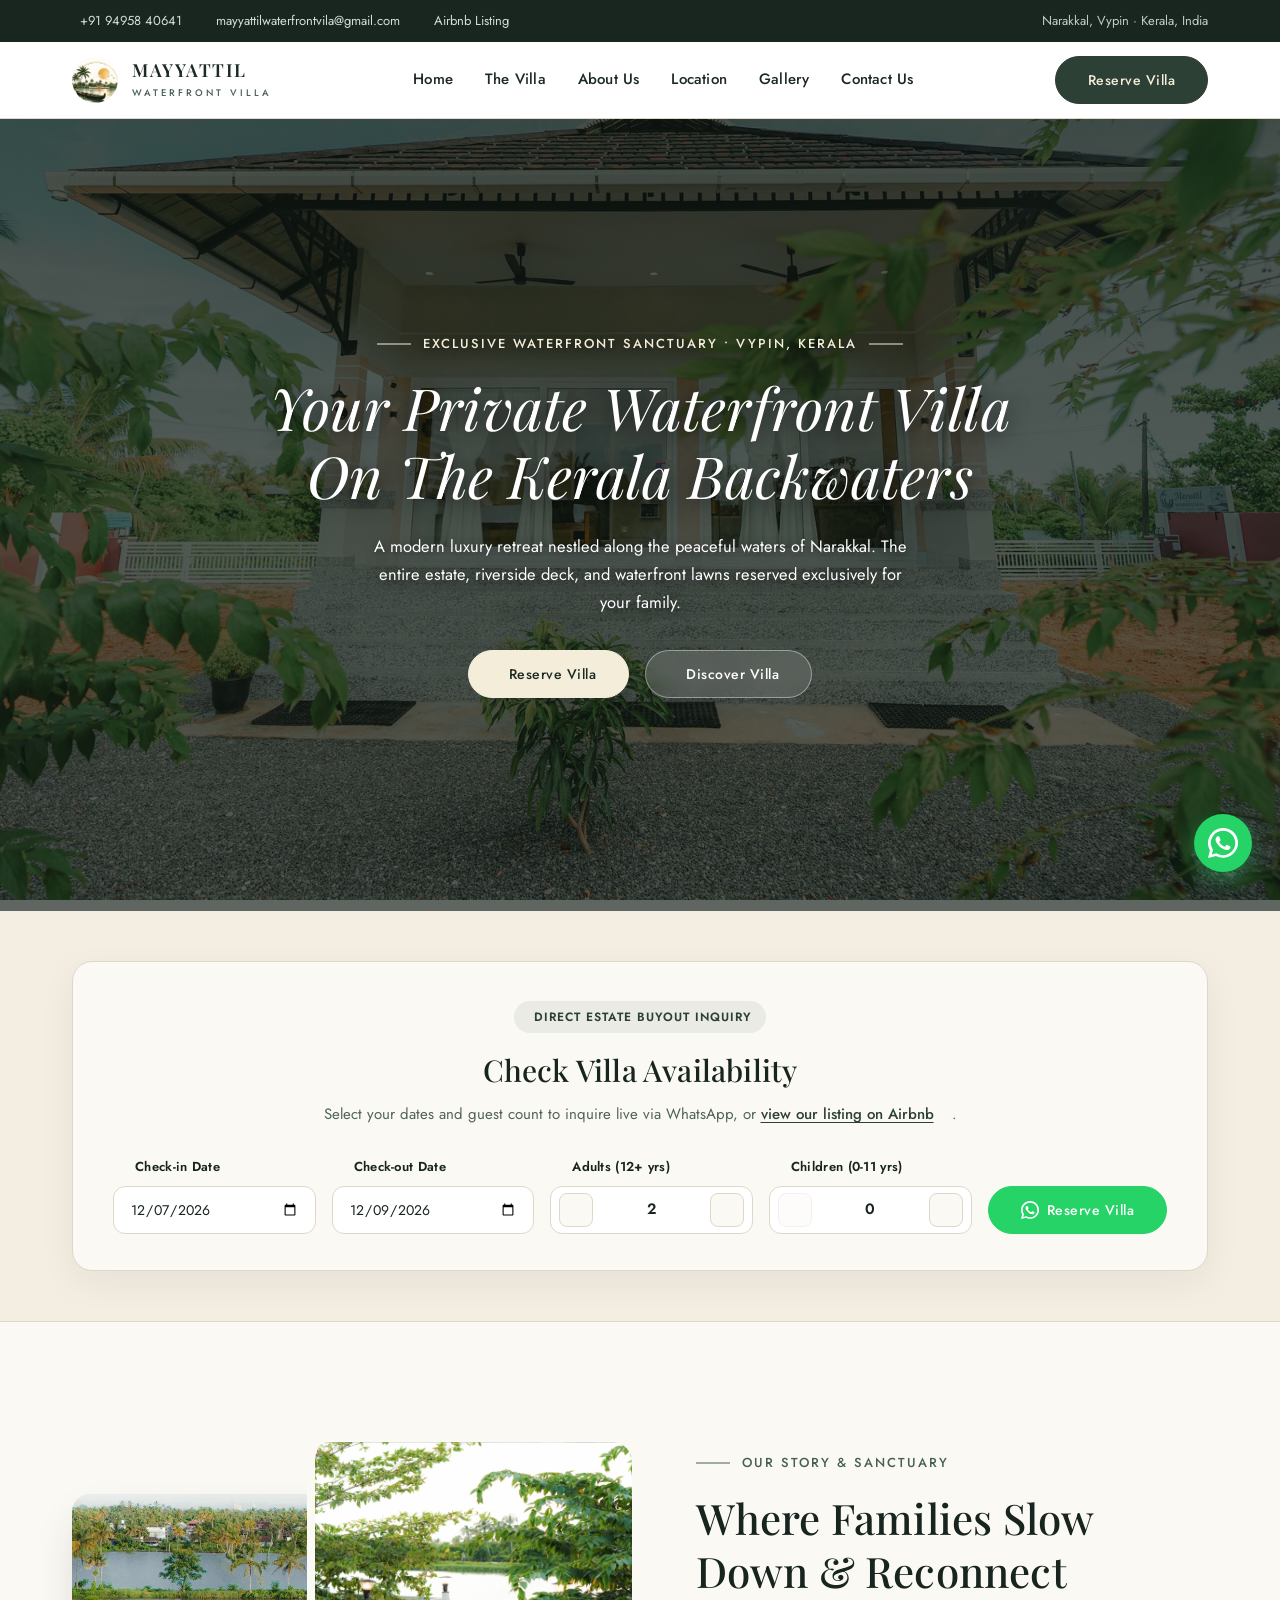
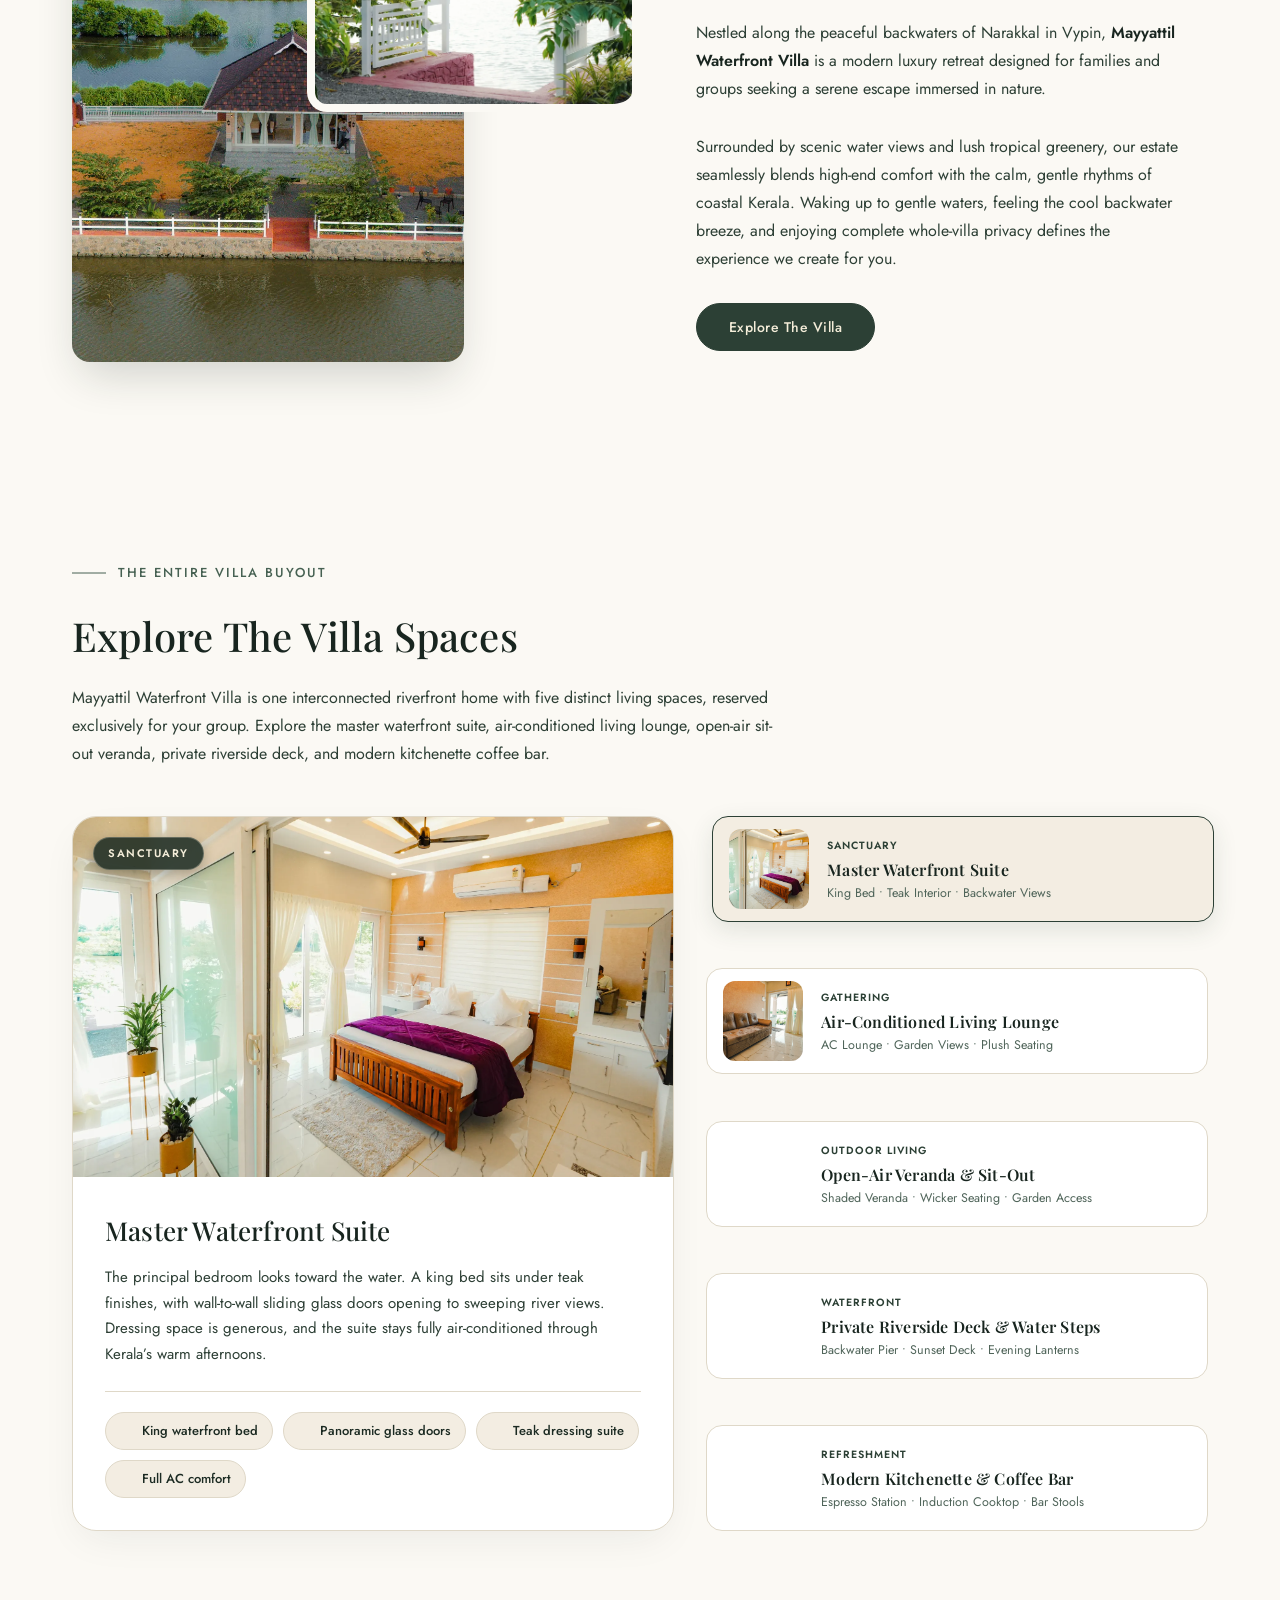
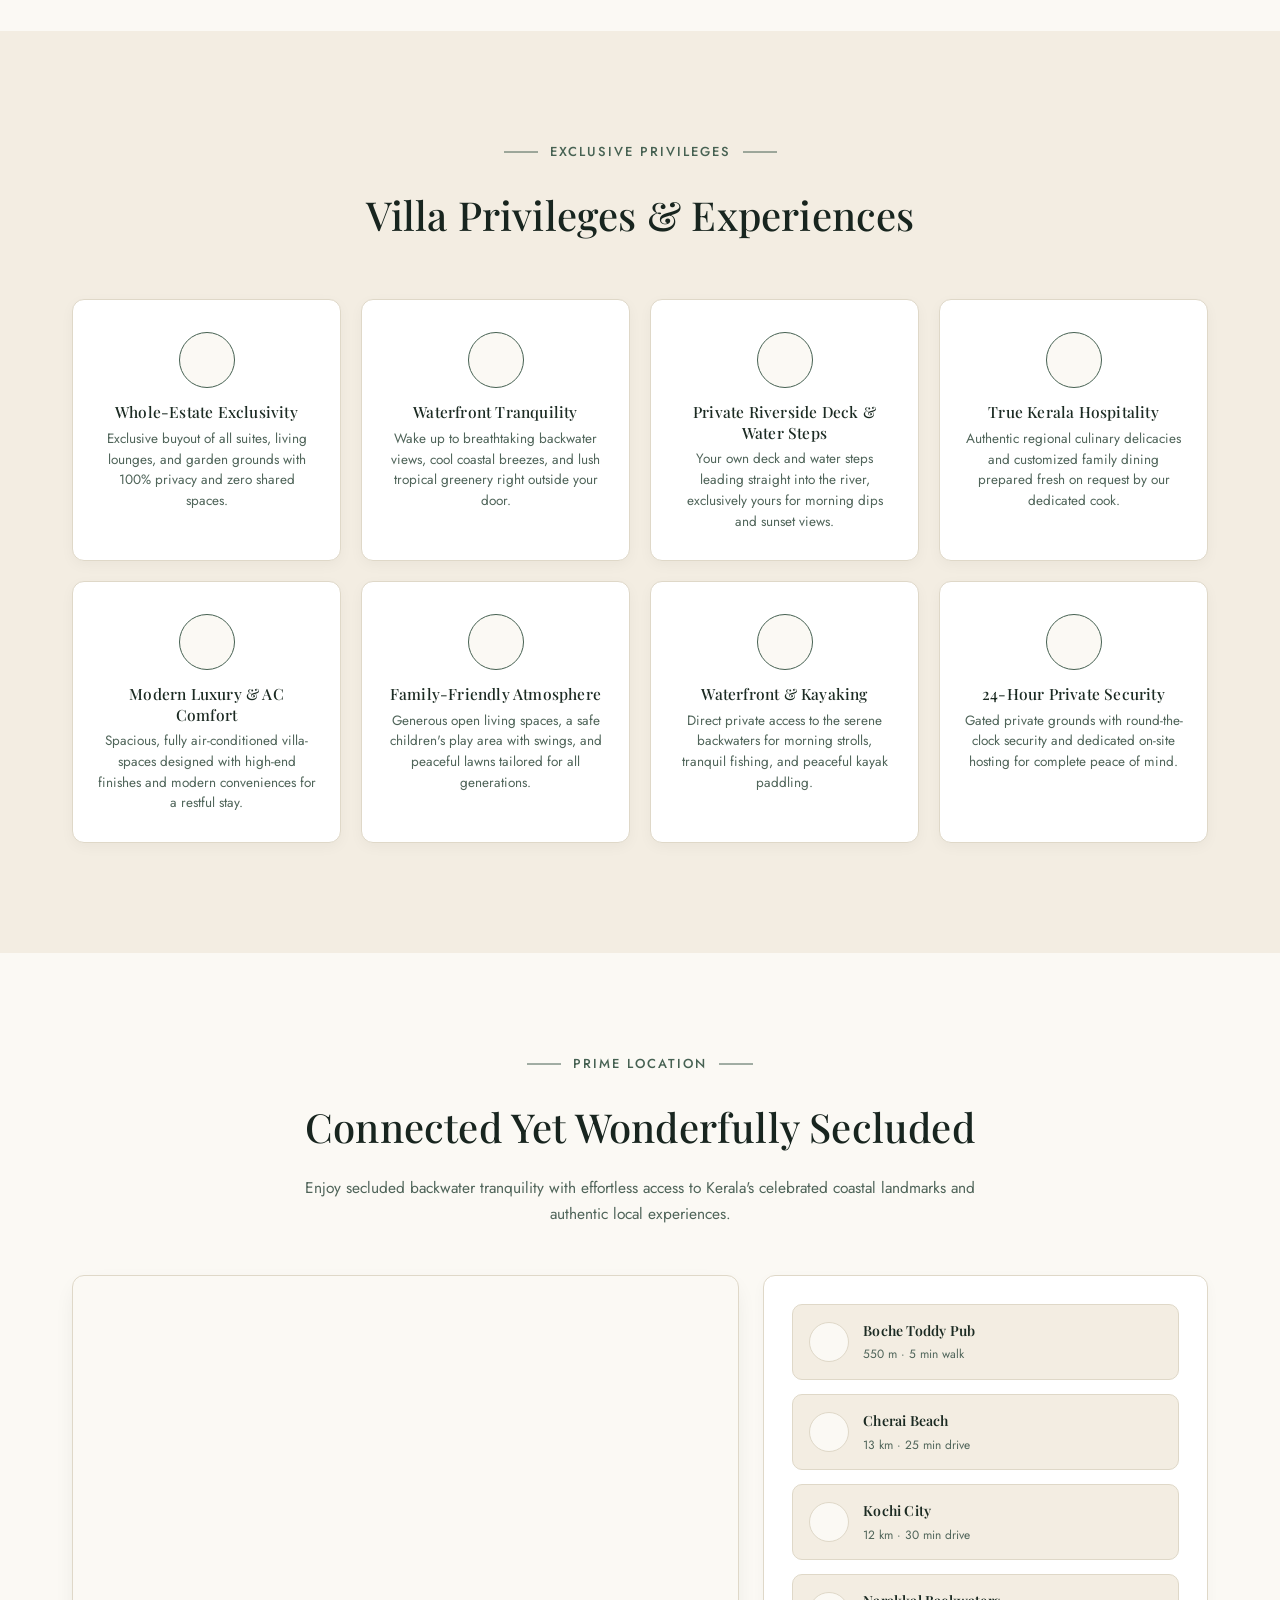
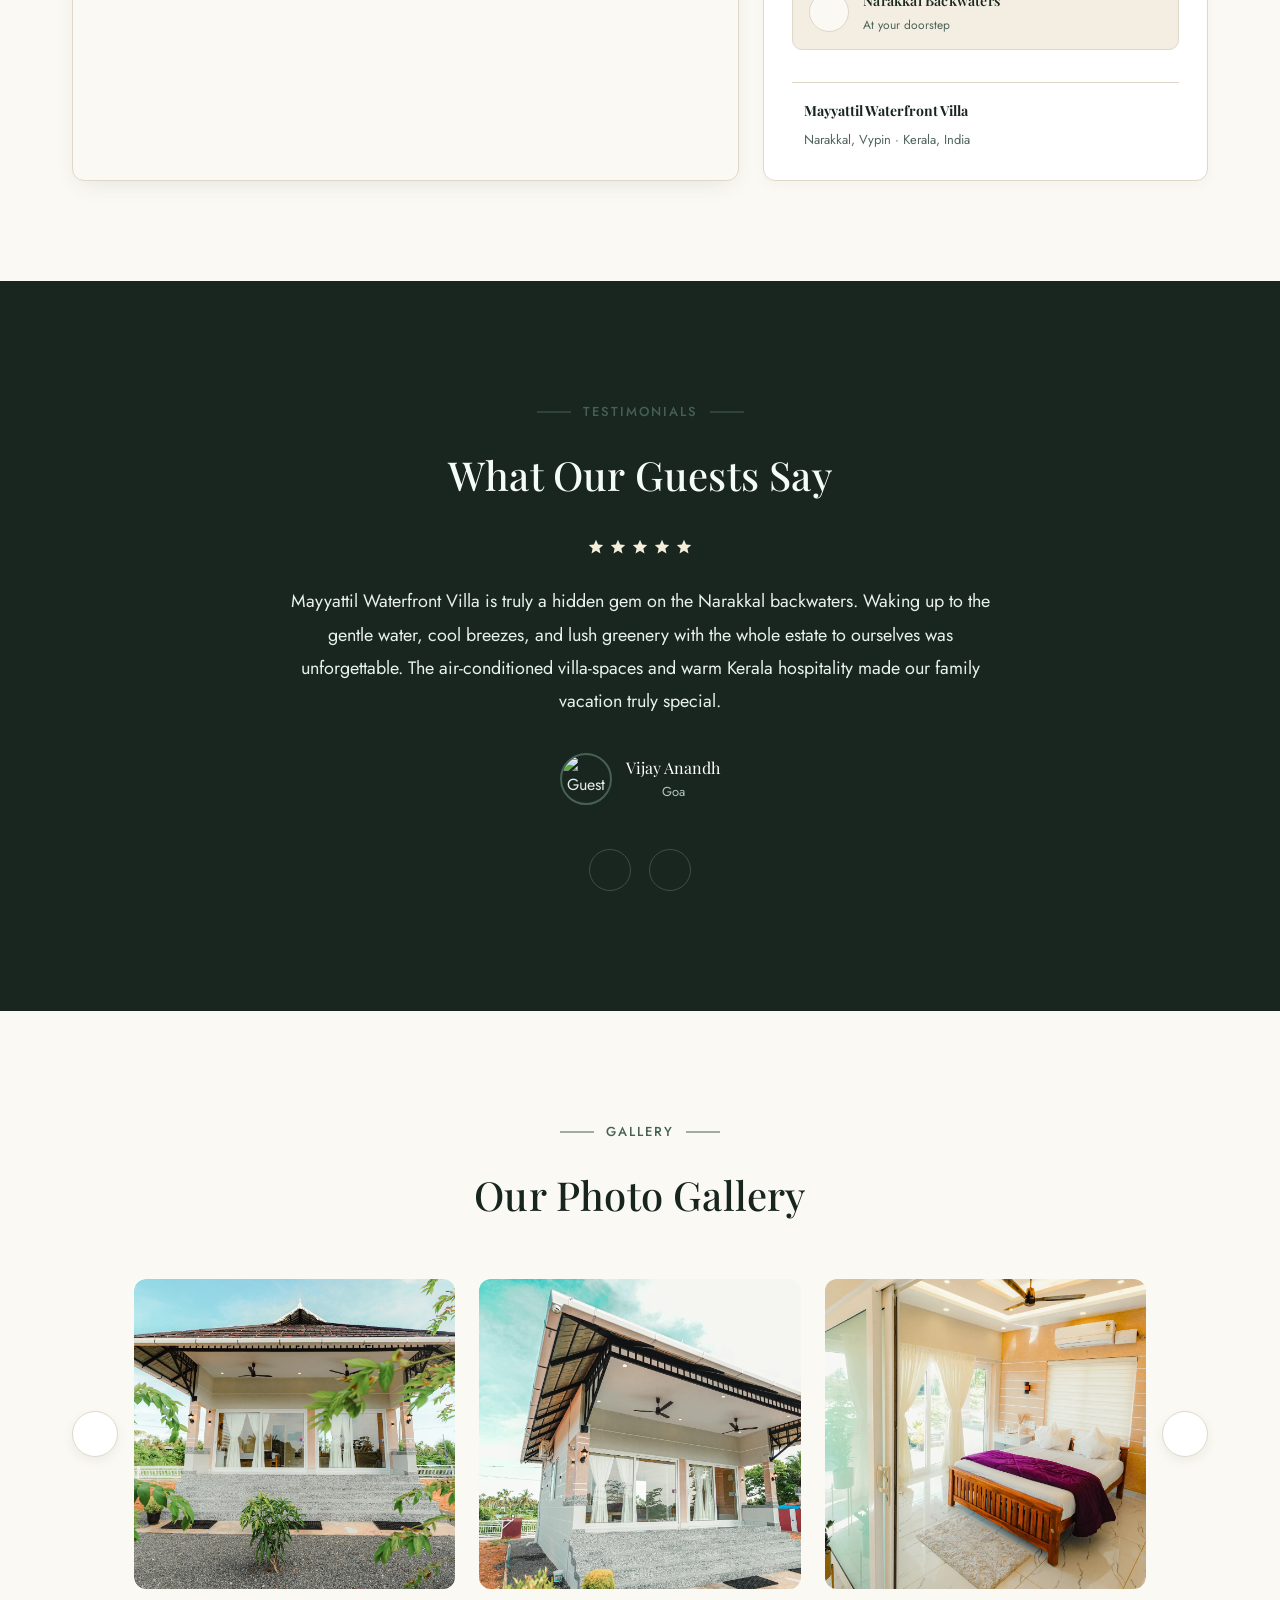
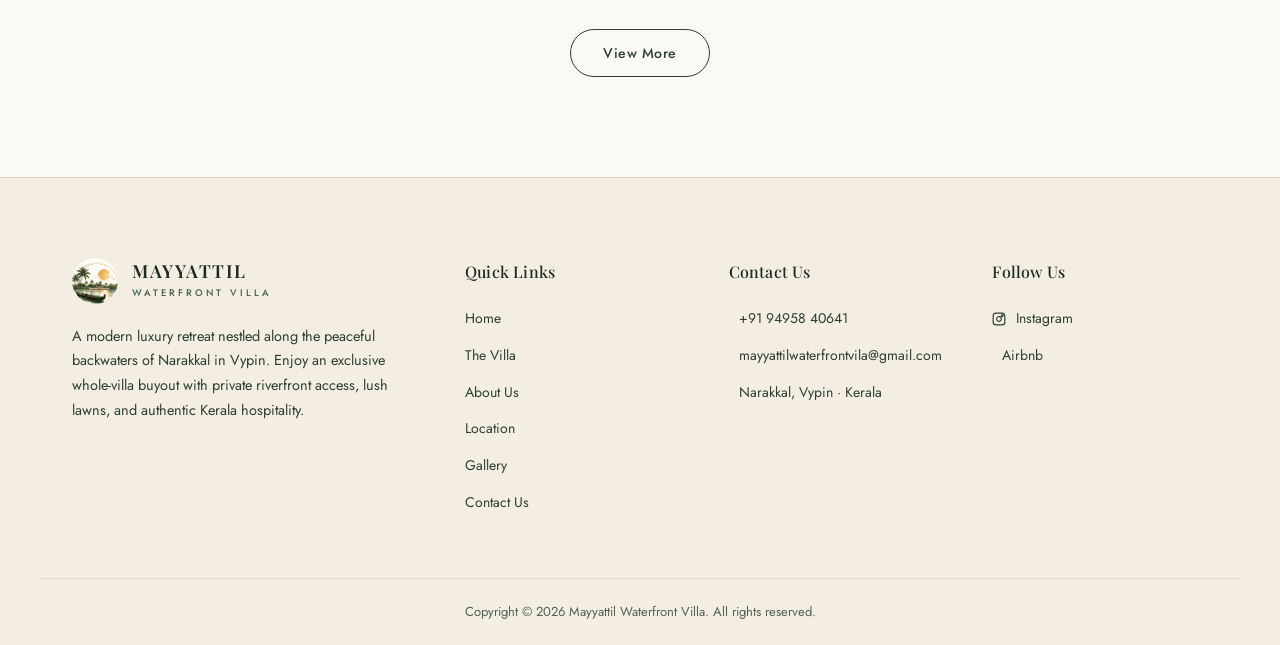
==== commit b073d44c: "Remove inaccurate private pool references from site copy The villa does not have a swimming pool; it" ====
--- a/index.html
+++ b/index.html
@@ -112,7 +112,7 @@
       <svg viewBox="0 0 34 10"><line x1="0" y1="5" x2="34" y2="5" stroke="currentColor" stroke-width="1"/></svg>
     </div>
     <h1>Your Private Waterfront Villa<br class="hero-br">On The Kerala Backwaters</h1>
-    <p>A modern luxury retreat nestled along the peaceful waters of Narakkal. The entire estate, private pool, and waterfront lawns reserved exclusively for your family.</p>
+    <p>A modern luxury retreat nestled along the peaceful waters of Narakkal. The entire estate, riverside deck, and waterfront lawns reserved exclusively for your family.</p>
     <div class="hero-actions">
       <a href="#availability" class="btn btn-primary-hero">
         <i data-lucide="calendar-check"></i>
@@ -382,8 +382,8 @@
       <div class="facility-card">
         <div class="icon"><i data-lucide="sun"></i></div>
         <div class="facility-info">
-          <h3>Private Waterfront Pool</h3>
-          <p class="facility-desc">Your personal swimming pool situated directly on the water's edge, crystal-clear and exclusively yours.</p>
+          <h3>Private Riverside Deck &amp; Water Steps</h3>
+          <p class="facility-desc">Your own deck and water steps leading straight into the river, exclusively yours for morning dips and sunset views.</p>
         </div>
       </div>
       <div class="facility-card">
@@ -580,7 +580,7 @@
           <span class="bottom">WATERFRONT VILLA</span>
         </span>
       </a>
-      <p>A modern luxury retreat nestled along the peaceful backwaters of Narakkal in Vypin. Enjoy an exclusive whole-villa buyout with private pool, lush lawns, and authentic Kerala hospitality.</p>
+      <p>A modern luxury retreat nestled along the peaceful backwaters of Narakkal in Vypin. Enjoy an exclusive whole-villa buyout with private riverfront access, lush lawns, and authentic Kerala hospitality.</p>
     </div>
 
     <div class="col">
--- a/styles.css
+++ b/styles.css
@@ -408,6 +408,23 @@
   color:var(--muted);
   font-size:15px;
   margin:0;
+}
+.airbnb-inline-link{
+  color:var(--green);
+  font-weight:500;
+  text-decoration:underline;
+  text-underline-offset:3px;
+  display:inline-flex;
+  align-items:center;
+  gap:4px;
+  transition:color 0.2s ease;
+}
+.airbnb-inline-link i{
+  width:14px;
+  height:14px;
+}
+.airbnb-inline-link:hover{
+  color:var(--green-dark);
 }
 .availability-form{
   display:grid;
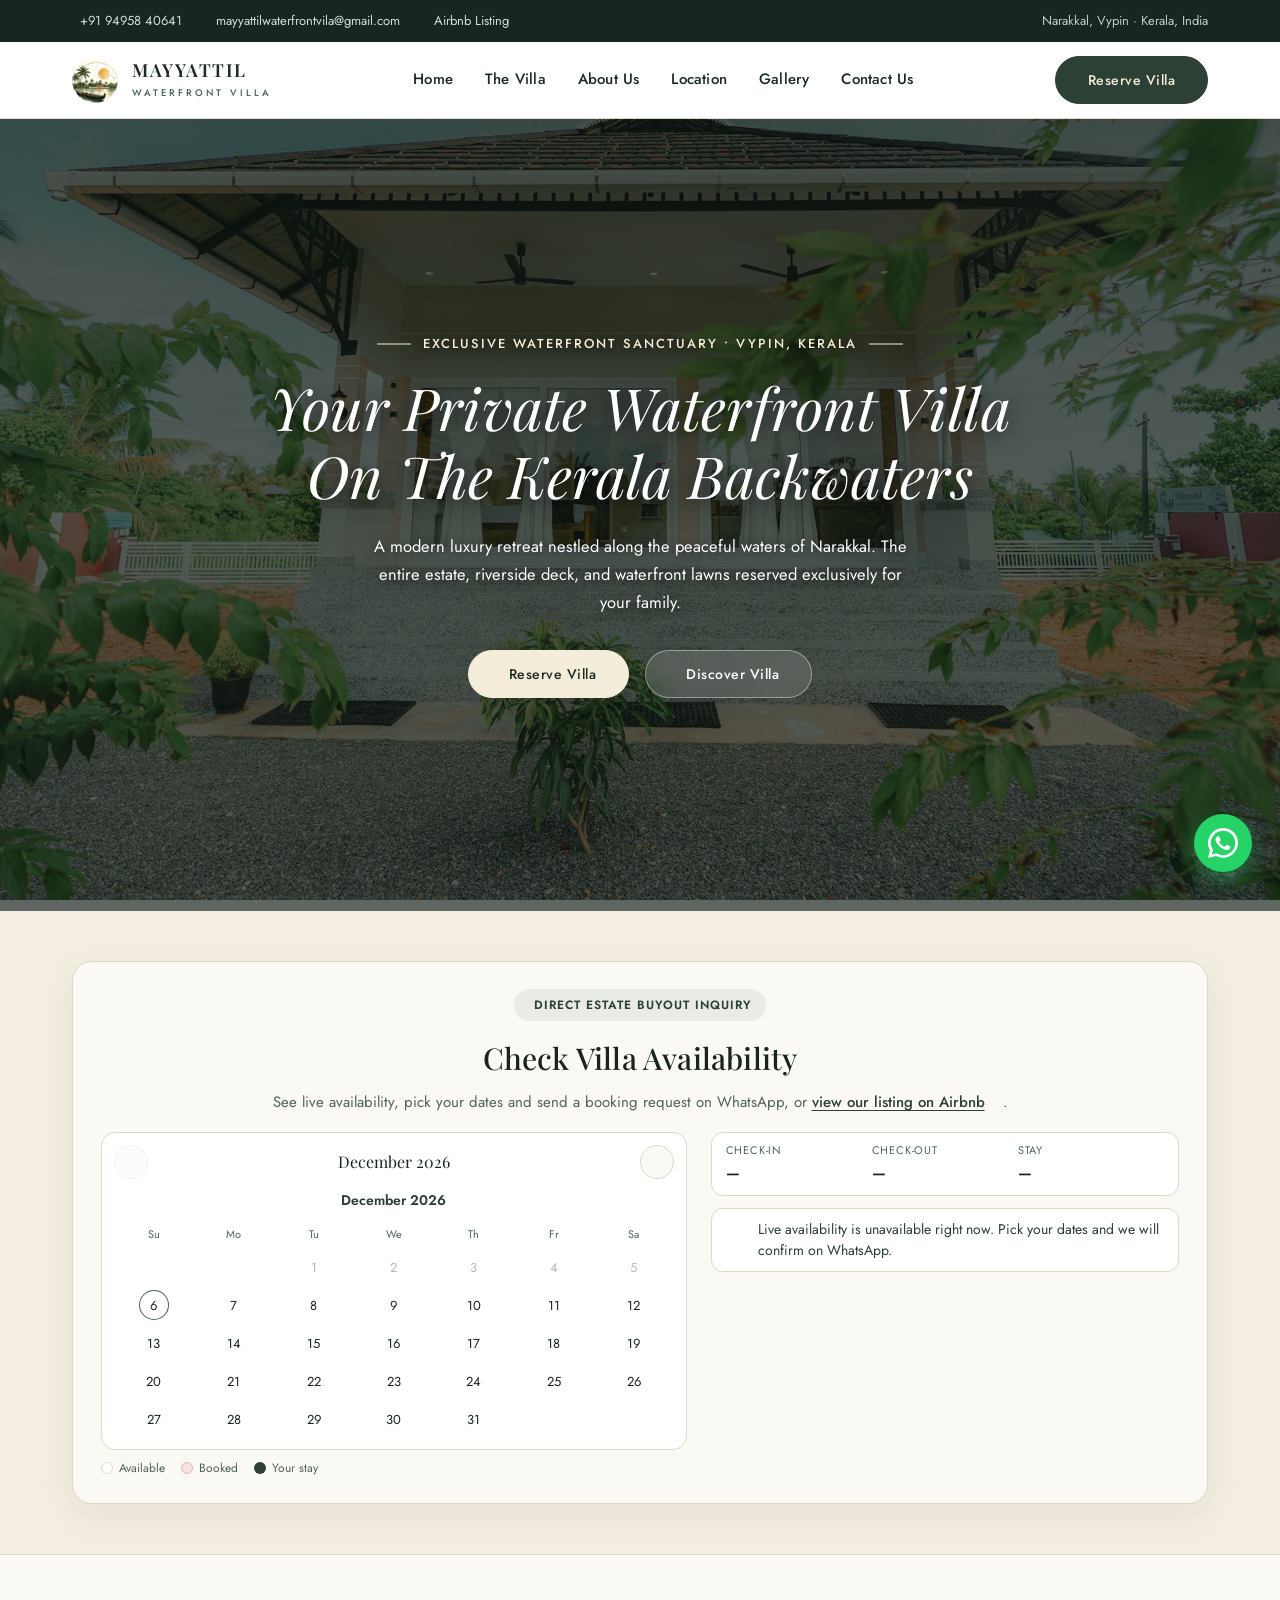
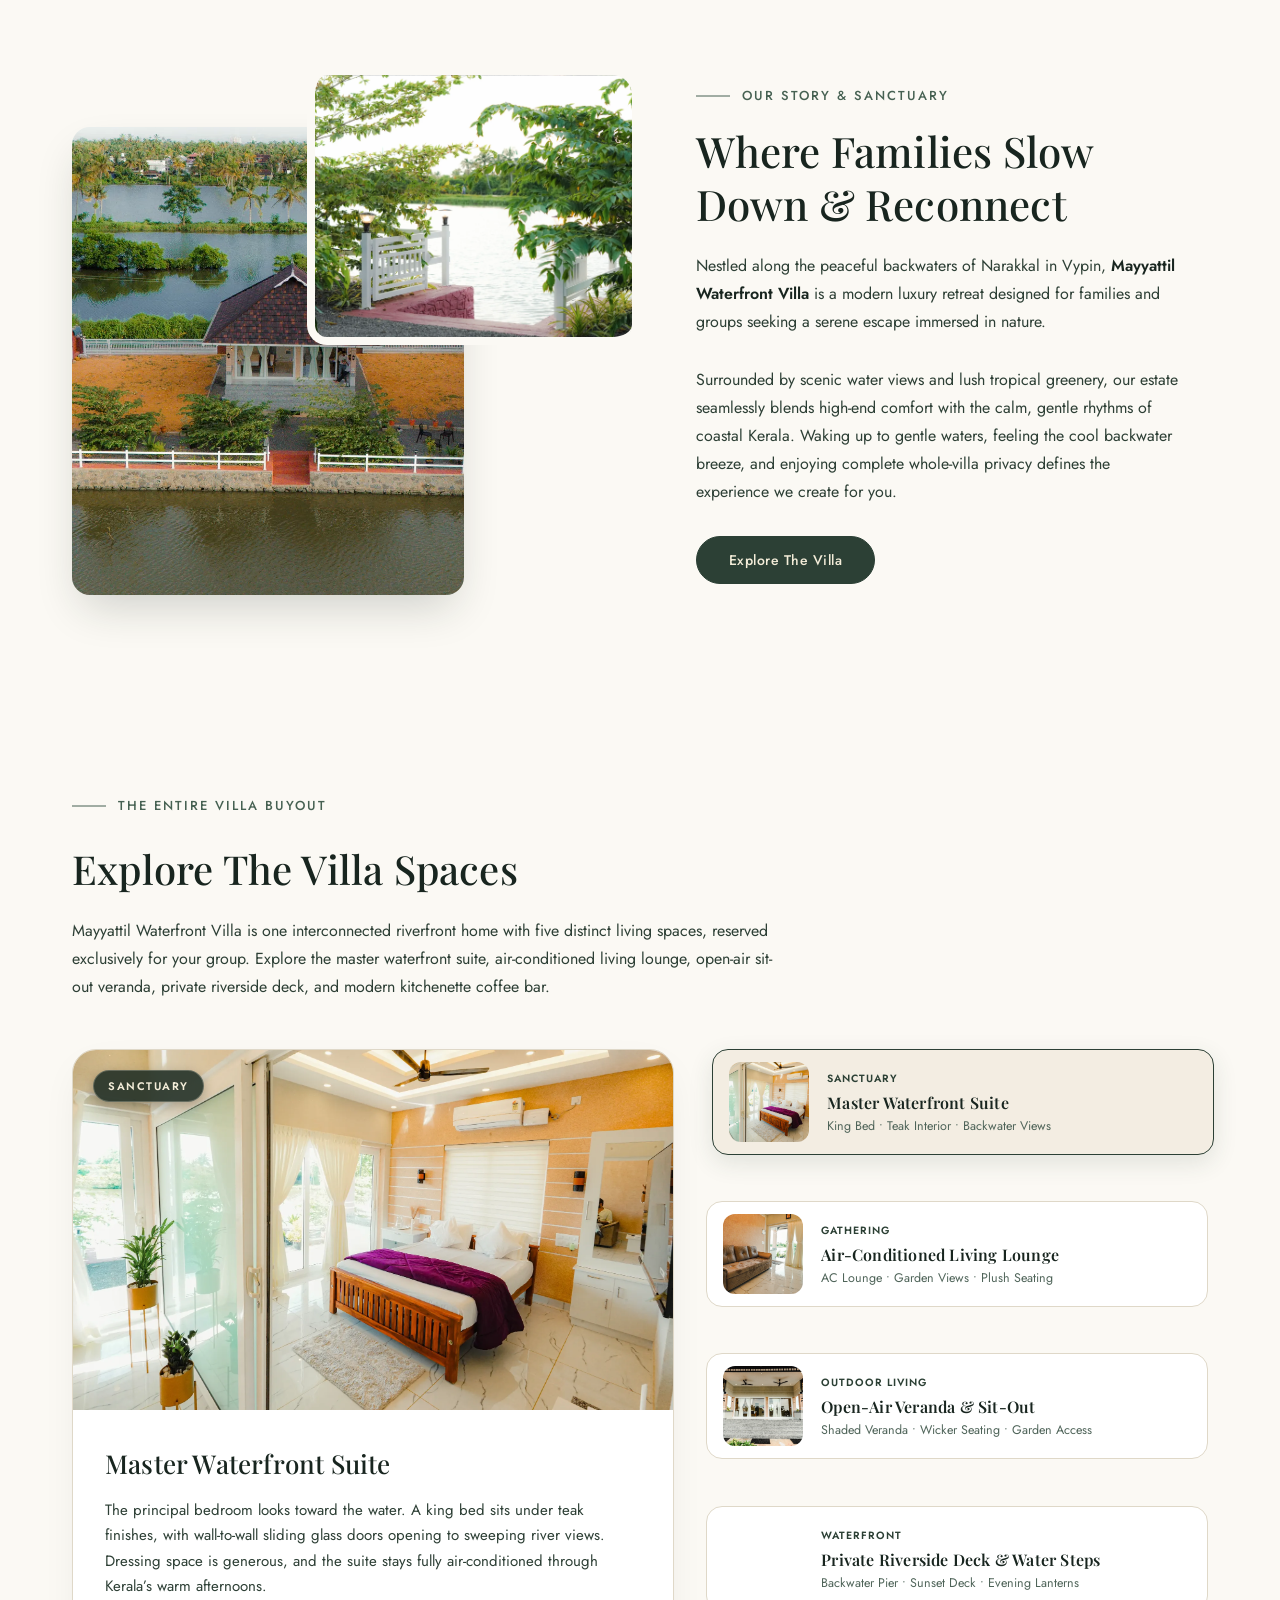
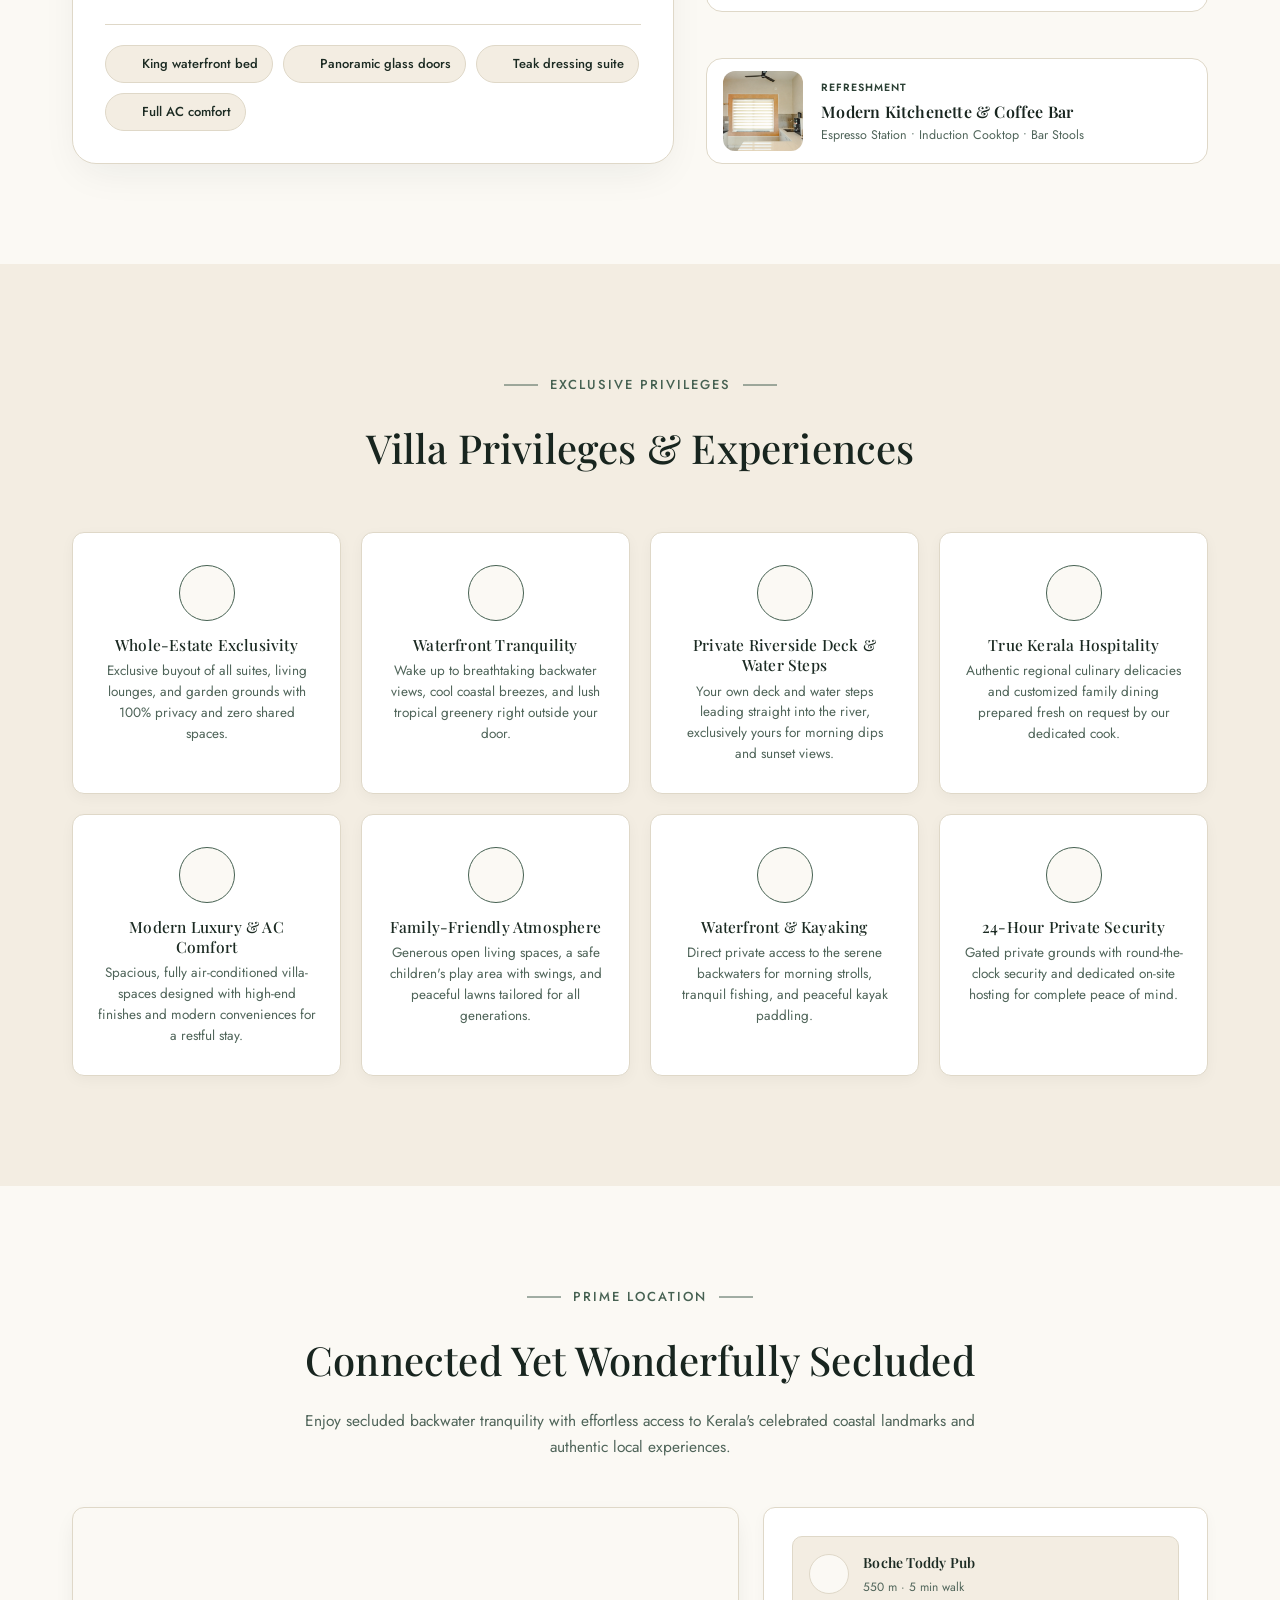
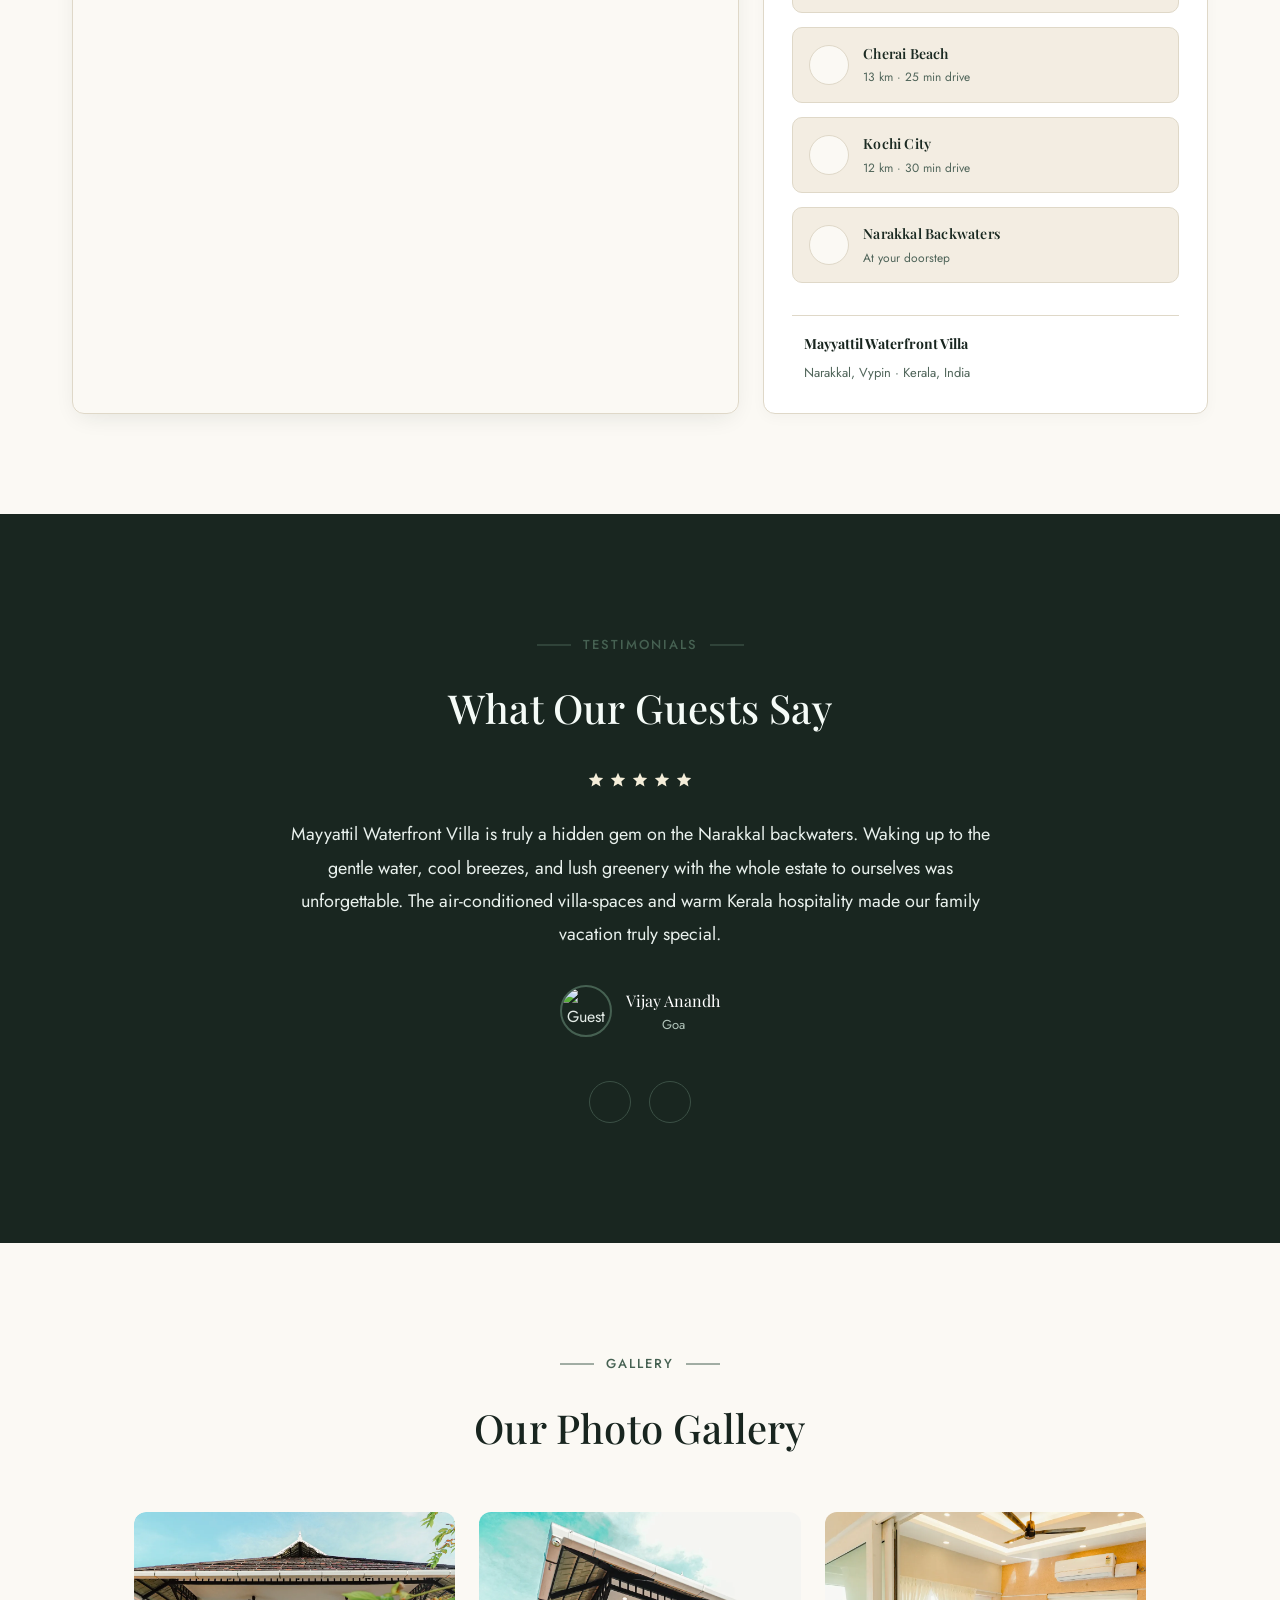
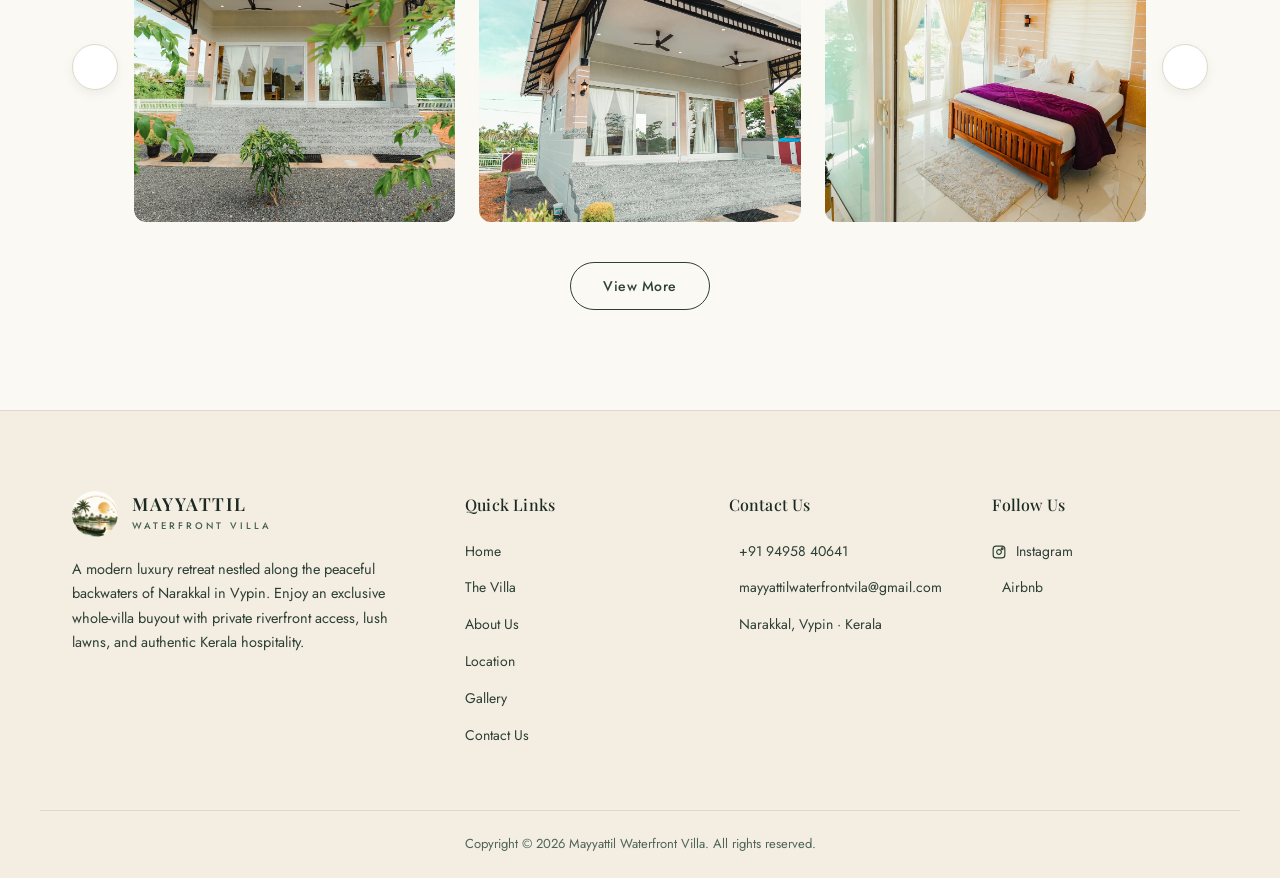
==== commit f814071d: "Add live availability calendar, admin panel and WhatsApp booking request Guests see booked nights on" ====
--- a/index.html
+++ b/index.html
@@ -10,7 +10,7 @@
 <link rel="preconnect" href="https://fonts.gstatic.com" crossorigin>
 <link href="https://fonts.googleapis.com/css2?family=Playfair+Display:ital,wght@0,400;0,500;0,600;1,400&family=Jost:wght@300;400;500;600&display=swap" rel="stylesheet">
 <link rel="stylesheet" href="https://cdn.jsdelivr.net/npm/lenis@1.1.18/dist/lenis.css">
-<link rel="stylesheet" href="styles.css?v=3">
+<link rel="stylesheet" href="styles.css?v=4">
 <link rel="preload" as="image" href="images/used_under_700kb/private-waterfront-villa-hero.webp" fetchpriority="high">
 </head>
 <body>
@@ -135,64 +135,87 @@
           <i data-lucide="shield-check"></i> Direct Estate Buyout Inquiry
         </span>
         <h2>Check Villa Availability</h2>
-        <p>Select your dates and guest count to inquire live via WhatsApp, or <a href="https://www.airbnb.co.in/rooms/1775262449811734618?source_impression_id=p3_1789731895_P3s9SN-P3XVc2qrf" target="_blank" rel="noopener noreferrer" class="airbnb-inline-link">view our listing on Airbnb <i data-lucide="external-link"></i></a>.</p>
-      </div>
-      <form id="availabilityForm" class="availability-form">
-        <div class="form-group">
-          <label for="checkInDate">
-            <i data-lucide="calendar"></i> Check-in Date
-          </label>
-          <input type="date" id="checkInDate" required class="form-input">
-        </div>
-        
-        <div class="form-group">
-          <label for="checkOutDate">
-            <i data-lucide="calendar"></i> Check-out Date
-          </label>
-          <input type="date" id="checkOutDate" required class="form-input">
-        </div>
-        
-        <div class="form-group">
-          <label>
-            <i data-lucide="users"></i> Adults (12+ yrs)
-          </label>
-          <div class="counter-control">
-            <button type="button" class="counter-btn" id="adultsDecr" aria-label="Decrease Adults">
-              <i data-lucide="minus"></i>
-            </button>
-            <span class="counter-value" id="adultsVal">2</span>
-            <button type="button" class="counter-btn" id="adultsIncr" aria-label="Increase Adults">
-              <i data-lucide="plus"></i>
-            </button>
-            <input type="hidden" id="adultsCount" value="2">
-          </div>
-        </div>
-
-        <div class="form-group">
-          <label>
-            <i data-lucide="baby"></i> Children (0-11 yrs)
-          </label>
-          <div class="counter-control">
-            <button type="button" class="counter-btn" id="childrenDecr" aria-label="Decrease Children">
-              <i data-lucide="minus"></i>
-            </button>
-            <span class="counter-value" id="childrenVal">0</span>
-            <button type="button" class="counter-btn" id="childrenIncr" aria-label="Increase Children">
-              <i data-lucide="plus"></i>
-            </button>
-            <input type="hidden" id="childrenCount" value="0">
-          </div>
-        </div>
-
-        <div class="form-group form-group-btn">
-          <button type="submit" id="checkAvailBtn" class="btn btn-whatsapp">
-            <svg viewBox="0 0 24 24" width="18" height="18" fill="currentColor">
+        <p>See live availability, pick your dates and send a booking request on WhatsApp, or <a href="https://www.airbnb.co.in/rooms/1775262449811734618?source_impression_id=p3_1789731895_P3s9SN-P3XVc2qrf" target="_blank" rel="noopener noreferrer" class="airbnb-inline-link">view our listing on Airbnb <i data-lucide="external-link"></i></a>.</p>
+      </div>
+
+      <div class="avail-layout">
+        <div class="avail-calendar">
+          <div id="availCalendar"></div>
+          <div class="cal-legend">
+            <span><i class="legend-dot legend-free"></i> Available</span>
+            <span><i class="legend-dot legend-booked"></i> Booked</span>
+            <span><i class="legend-dot legend-selected"></i> Your stay</span>
+          </div>
+        </div>
+
+        <div class="avail-side">
+          <div class="avail-summary">
+            <div><span>Check-in</span><strong id="summaryIn">—</strong></div>
+            <div><span>Check-out</span><strong id="summaryOut">—</strong></div>
+            <div><span>Stay</span><strong id="summaryNights">—</strong></div>
+            <button type="button" class="avail-clear" id="availClear" hidden>Clear</button>
+          </div>
+
+          <div class="avail-banner is-info" id="availBanner" role="status" aria-live="polite">
+            <i id="availBannerIcon" data-lucide="calendar"></i>
+            <p id="availBannerText">Select your check-in date, then your check-out date.</p>
+          </div>
+
+          <div class="avail-suggest" id="availSuggest" hidden>
+            <p>Nearby available dates</p>
+            <div class="suggest-chips" id="suggestChips"></div>
+          </div>
+
+          <form id="availabilityForm" class="availability-form" hidden>
+            <div class="form-group">
+              <label for="guestName"><i data-lucide="user"></i> Your Name</label>
+              <input type="text" id="guestName" class="form-input" required autocomplete="name" placeholder="Full name">
+            </div>
+            <div class="form-group">
+              <label for="guestPhone"><i data-lucide="phone"></i> Phone / WhatsApp</label>
+              <input type="tel" id="guestPhone" class="form-input" required autocomplete="tel" placeholder="+91 98765 43210">
+            </div>
+            <div class="form-group">
+              <label>
+                <i data-lucide="users"></i> Adults (12+ yrs)
+              </label>
+              <div class="counter-control">
+                <button type="button" class="counter-btn" id="adultsDecr" aria-label="Decrease Adults">
+                  <i data-lucide="minus"></i>
+                </button>
+                <span class="counter-value" id="adultsVal">2</span>
+                <button type="button" class="counter-btn" id="adultsIncr" aria-label="Increase Adults">
+                  <i data-lucide="plus"></i>
+                </button>
+                <input type="hidden" id="adultsCount" value="2">
+              </div>
+            </div>
+            <div class="form-group">
+              <label>
+                <i data-lucide="baby"></i> Children (0-11 yrs)
+              </label>
+              <div class="counter-control">
+                <button type="button" class="counter-btn" id="childrenDecr" aria-label="Decrease Children">
+                  <i data-lucide="minus"></i>
+                </button>
+                <span class="counter-value" id="childrenVal">0</span>
+                <button type="button" class="counter-btn" id="childrenIncr" aria-label="Increase Children">
+                  <i data-lucide="plus"></i>
+                </button>
+                <input type="hidden" id="childrenCount" value="0">
+              </div>
+            </div>
+            <div class="form-group form-group-btn form-group-wide">
+              <button type="submit" id="checkAvailBtn" class="btn btn-whatsapp">
+                <svg viewBox="0 0 24 24" width="18" height="18" fill="currentColor">
               <path d="M12.031 0C5.385 0 0 5.385 0 12.031c0 2.122.553 4.116 1.517 5.852L.057 24l6.305-1.654a11.954 11.954 0 0 0 5.669 1.439c6.646 0 12.031-5.385 12.031-12.031C24.062 5.385 18.677 0 12.031 0zm0 21.785a9.71 9.71 0 0 1-4.962-1.362l-.356-.211-3.69.968.985-3.596-.232-.37a9.715 9.715 0 0 1-1.493-5.183c0-5.38 4.378-9.758 9.758-9.758 2.607 0 5.057 1.016 6.9 2.86a9.704 9.704 0 0 1 2.858 6.898c0 5.38-4.378 9.758-9.768 9.758zm5.347-7.319c-.293-.147-1.734-.856-2.003-.954-.269-.098-.465-.147-.66.147-.196.293-.758.954-.93 1.15-.171.196-.343.22-.636.073-.293-.147-1.238-.456-2.358-1.455-.871-.777-1.459-1.737-1.63-2.031-.171-.293-.018-.452.128-.598.132-.132.293-.342.44-.513.147-.171.196-.293.293-.489.098-.196.049-.367-.024-.513-.073-.147-.66-1.59-.904-2.176-.238-.57-.48-.493-.66-.502l-.563-.01c-.196 0-.513.073-.782.367s-1.027 1.002-1.027 2.445c0 1.442 1.051 2.836 1.198 3.032.147.196 2.068 3.158 5.011 4.428.7.303 1.247.484 1.673.62.703.224 1.343.193 1.849.117.564-.085 1.734-.709 1.979-1.393.244-.685.244-1.272.171-1.393-.073-.122-.269-.196-.562-.343z"/>
             </svg>
-            <span>Reserve Villa</span>
-          </button>
-        </div>
-      </form>
+                <span>Reserve Villa</span>
+              </button>
+            </div>
+          </form>
+        </div>
+      </div>
     </div>
   </div>
 </section>
@@ -658,6 +681,10 @@
 
 <script src="https://cdn.jsdelivr.net/npm/lenis@1.1.18/dist/lenis.min.js"></script>
 <script src="https://unpkg.com/lucide@latest"></script>
-<script src="script.js?v=2"></script>
+<script src="https://cdn.jsdelivr.net/npm/@supabase/supabase-js@2"></script>
+<script src="supabase-config.js"></script>
+<script src="calendar.js"></script>
+<script src="script.js?v=3"></script>
+<script src="availability.js"></script>
 </body>
 </html>
--- a/styles.css
+++ b/styles.css
@@ -379,12 +379,12 @@
   background:var(--cream);
   border:1px solid var(--line);
   border-radius:20px;
-  padding:36px 40px;
+  padding:24px 28px;
   box-shadow:0 12px 36px rgba(27,42,34,0.06);
 }
 .availability-header{
   text-align:center;
-  margin-bottom:28px;
+  margin-bottom:16px;
 }
 .availability-badge{
   display:inline-flex;
@@ -428,10 +428,111 @@
 }
 .availability-form{
   display:grid;
-  grid-template-columns:repeat(4, 1fr) auto;
-  gap:16px;
+  grid-template-columns:1fr 1fr;
+  gap:10px;
   align-items:end;
 }
+.availability-form[hidden],
+.avail-suggest[hidden],
+.avail-clear[hidden]{display:none;}
+.form-group-wide{grid-column:span 2;}
+.form-textarea{height:auto;padding:12px 16px;resize:vertical;min-height:64px;}
+
+/* Availability layout */
+.avail-layout{
+  display:grid;
+  grid-template-columns:minmax(0,1.25fr) minmax(0,1fr);
+  gap:24px;
+  align-items:start;
+}
+.avail-side{display:flex;flex-direction:column;gap:12px;}
+.avail-summary{
+  display:grid;
+  grid-template-columns:repeat(3,1fr) auto;
+  gap:10px;
+  align-items:center;
+  background:#fff;
+  border:1px solid var(--line);
+  border-radius:12px;
+  padding:8px 14px;
+}
+.avail-summary span{display:block;font-size:11px;letter-spacing:.8px;text-transform:uppercase;color:var(--muted);}
+.avail-summary strong{font-size:15px;color:var(--ink);font-weight:600;}
+.avail-clear{
+  border:1px solid var(--line);background:var(--cream);color:var(--ink-soft);
+  border-radius:16px;padding:6px 12px;font-family:'Jost',sans-serif;font-size:12px;cursor:pointer;
+}
+.avail-clear:hover{background:var(--panel);}
+.avail-banner{
+  display:flex;gap:12px;align-items:flex-start;
+  padding:10px 14px;border-radius:12px;border:1px solid var(--line);
+  background:#fff;color:var(--ink-soft);
+}
+.avail-banner p{margin:0;font-size:14px;line-height:1.5;}
+.avail-banner i,.avail-banner svg{flex-shrink:0;width:20px;height:20px;margin-top:1px;}
+.avail-banner.is-good{background:#e8f4ec;border-color:#a9d3b7;color:#1d5a35;}
+.avail-banner.is-bad{background:#fbeceb;border-color:#e7b4b0;color:#8f2a22;}
+.avail-suggest p{margin:0 0 8px;font-size:13px;font-weight:600;color:var(--ink);}
+.suggest-chips{display:flex;flex-wrap:wrap;gap:8px;}
+.suggest-chip{
+  border:1px solid var(--green);background:#fff;color:var(--green);
+  border-radius:20px;padding:8px 14px;font-family:'Jost',sans-serif;font-size:13px;font-weight:500;
+  cursor:pointer;transition:all .2s ease;
+}
+.suggest-chip:hover{background:var(--green);color:var(--ivory);transform:translateY(-1px);}
+
+/* Calendar (shared by site + admin) */
+.cal{background:#fff;border:1px solid var(--line);border-radius:14px;padding:12px;}
+.cal-toolbar{display:flex;align-items:center;justify-content:space-between;margin-bottom:10px;}
+.cal-title{font-family:'Playfair Display',serif;font-size:16px;color:var(--ink);}
+.cal-nav-btn{
+  width:34px;height:34px;border-radius:50%;border:1px solid var(--line);background:var(--cream);
+  display:inline-flex;align-items:center;justify-content:center;padding:0;color:var(--ink);cursor:pointer;
+}
+.cal-nav-btn:hover:not(:disabled){background:var(--green);color:var(--ivory);border-color:var(--green);}
+.cal-nav-btn:disabled{opacity:.35;cursor:not-allowed;}
+.cal-nav-btn svg{width:18px;height:18px;}
+.cal-months{display:grid;grid-template-columns:repeat(auto-fit,minmax(240px,1fr));gap:20px;}
+.cal-month-name{text-align:center;font-weight:600;font-size:14px;margin-bottom:8px;color:var(--ink-soft);}
+.cal-grid{display:grid;grid-template-columns:repeat(7,1fr);row-gap:2px;}
+.cal-dow{text-align:center;font-size:11px;color:var(--muted);padding:4px 0;}
+.cal-day{
+  position:relative;height:36px;border:0;background:transparent;border-radius:0;
+  font-family:'Jost',sans-serif;font-size:14px;color:var(--ink);cursor:pointer;padding:0;
+  display:flex;align-items:center;justify-content:center;
+}
+.cal-day span{
+  width:30px;height:30px;font-size:13px;display:flex;align-items:center;justify-content:center;border-radius:50%;
+  transition:background .15s ease;position:relative;z-index:1;
+}
+.cal-day:hover:not(:disabled):not(.is-start):not(.is-end) span{background:var(--panel);}
+.cal-day.is-today span{box-shadow:inset 0 0 0 1px var(--green-light);}
+.cal-day.is-past{color:#b9b9ae;cursor:default;}
+.cal-day.is-blocked{color:#a35a54;}
+.cal-day.is-blocked span{background:#f6e3e1;text-decoration:line-through;}
+.cal-day.is-start span,.cal-day.is-end span{
+  background:linear-gradient(145deg,var(--green-light),var(--green-dark));
+  color:var(--ivory);text-decoration:none;font-weight:500;
+  box-shadow:0 0 0 3px rgba(44,64,53,.12),0 4px 10px rgba(27,42,34,.28);
+}
+.cal-day.is-range::before,.cal-day.is-start.has-range::before,.cal-day.is-end::before{
+  content:'';position:absolute;top:3px;bottom:3px;background:#efe9db;
+}
+.cal-day.is-range::before{left:0;right:0;}
+.cal-day.is-start.has-range::before{left:50%;right:0;}
+.cal-day.is-end::before{left:0;right:50%;}
+/* soft pill ends where the band wraps to a new week or month edge */
+.cal-day.is-range.is-row-start::before{left:3px;border-radius:15px 0 0 15px;}
+.cal-day.is-range.is-row-end::before{right:3px;border-radius:0 15px 15px 0;}
+.cal-day.is-start.has-range.is-row-end::before,.cal-day.is-end.is-row-start::before{display:none;}
+.cal-day.is-range span{color:var(--green-dark);font-weight:500;}
+.cal-day.is-range:hover span{background:rgba(44,64,53,.1);}
+.cal-legend{display:flex;gap:16px;flex-wrap:wrap;margin-top:8px;font-size:12px;color:var(--muted);}
+.cal-legend span{display:inline-flex;align-items:center;gap:6px;}
+.legend-dot{width:12px;height:12px;border-radius:50%;display:inline-block;}
+.legend-free{background:#fff;border:1px solid var(--line);}
+.legend-booked{background:#f6e3e1;border:1px solid #e7b4b0;}
+.legend-selected{background:var(--green);}
 .form-group{
   display:flex;
   flex-direction:column;
@@ -529,12 +630,7 @@
 }
 
 @media (max-width: 992px) {
-  .availability-form{
-    grid-template-columns:1fr 1fr;
-  }
-  .form-group-btn{
-    grid-column:span 2;
-  }
+  .avail-layout{grid-template-columns:1fr;gap:24px;}
 }
 @media (max-width: 640px) {
   .availability-section{
@@ -548,10 +644,13 @@
     grid-template-columns:1fr;
     gap:14px;
   }
+  .form-group-wide{grid-column:span 1;}
   .form-group-btn{
-    grid-column:span 1;
     margin-top:6px;
   }
+  .cal{padding:12px;}
+  .avail-summary{grid-template-columns:repeat(3,1fr);}
+  .avail-clear{grid-column:span 3;}
   .hero-actions{
     flex-direction:column;
     width:100%;
@@ -2700,3 +2799,33 @@
     display: none;
   }
 }
+
+
+/* ============ ADMIN PANEL ============ */
+.admin-body{background:var(--panel);min-height:100vh;}
+.admin-wrap{max-width:980px;margin:0 auto;padding:32px 20px 60px;}
+.admin-card{background:var(--cream);border:1px solid var(--line);border-radius:20px;padding:28px;box-shadow:0 12px 36px rgba(27,42,34,.06);}
+.admin-login{max-width:420px;margin:12vh auto 0;display:flex;flex-direction:column;gap:16px;}
+.admin-login h1,.admin-top h1{font-size:26px;margin:0;}
+.admin-login p,.admin-hint{color:var(--muted);font-size:14px;margin:0;}
+.admin-top{display:flex;justify-content:space-between;align-items:center;gap:12px;margin-bottom:20px;flex-wrap:wrap;}
+.admin-controls{display:flex;gap:12px;align-items:center;flex-wrap:wrap;margin-bottom:16px;}
+.admin-seg{display:inline-flex;border:1px solid var(--line);border-radius:20px;overflow:hidden;background:#fff;}
+.admin-seg button{border:0;background:transparent;padding:9px 16px;font-family:'Jost',sans-serif;font-size:13px;cursor:pointer;color:var(--ink-soft);}
+.admin-seg button.is-active{background:var(--green);color:var(--ivory);}
+.admin-controls .form-input{max-width:280px;}
+.admin-list{margin-top:24px;display:flex;flex-direction:column;gap:8px;}
+.admin-list h2{font-size:18px;margin:0 0 4px;}
+.admin-row{display:flex;justify-content:space-between;align-items:center;gap:12px;background:#fff;border:1px solid var(--line);border-radius:10px;padding:10px 14px;font-size:14px;}
+.admin-row small{color:var(--muted);margin-left:8px;}
+.admin-row button{border:1px solid var(--line);background:var(--cream);border-radius:16px;padding:5px 12px;font-family:'Jost',sans-serif;font-size:12px;cursor:pointer;}
+.admin-row button:hover{background:#fbeceb;border-color:#e7b4b0;color:#8f2a22;}
+.admin-error{color:#8f2a22;font-size:13px;min-height:18px;margin:0;}
+.admin-toast{position:fixed;bottom:20px;left:50%;transform:translateX(-50%);background:var(--green-dark);color:var(--ivory);padding:10px 18px;border-radius:20px;font-size:14px;z-index:50;}
+.admin-toast.is-error{background:#8f2a22;}
+.admin-toast[hidden],.admin-card[hidden]{display:none;}
+.cal-day.is-anchor span{background:var(--green-light);color:var(--ivory);}
+.admin-form{display:flex;flex-direction:column;gap:16px;}
+
+.availability-form .form-input,.availability-form .counter-control{height:42px;}
+.availability-form .form-group{gap:6px;}
